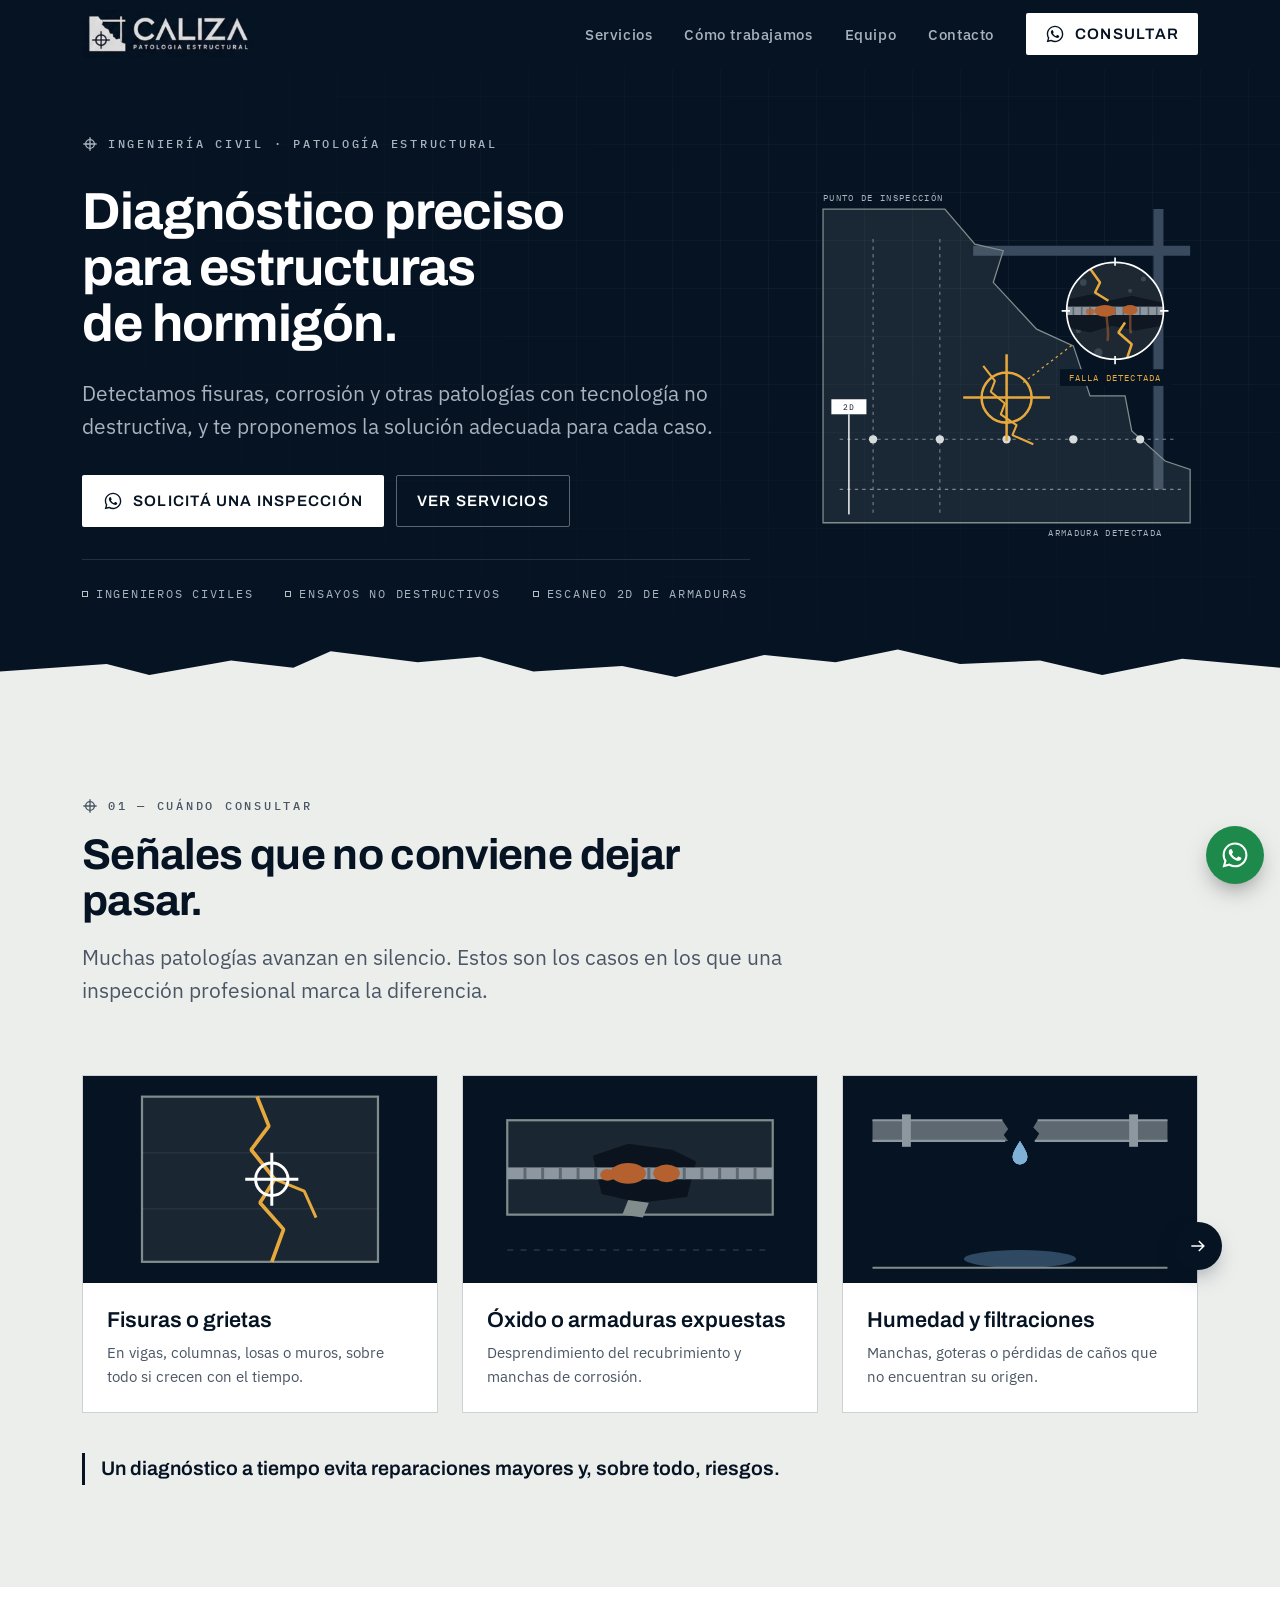
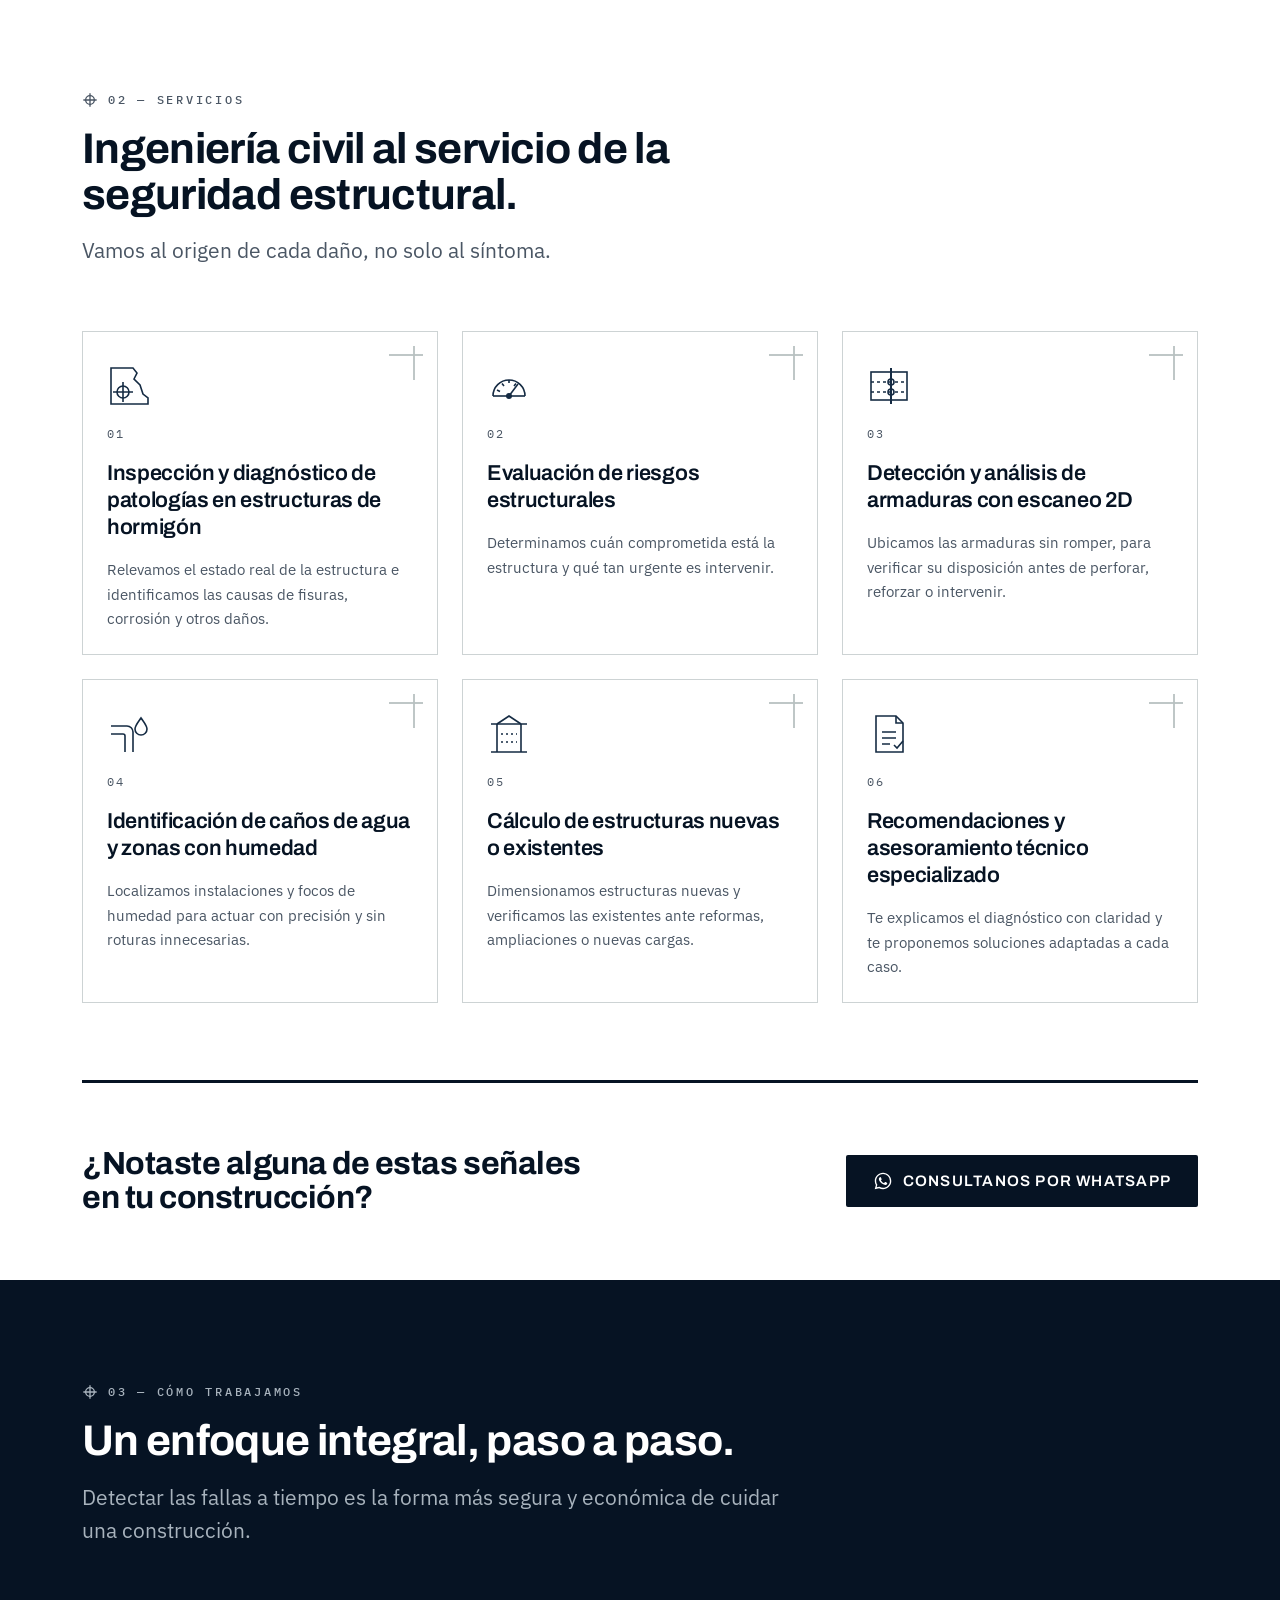
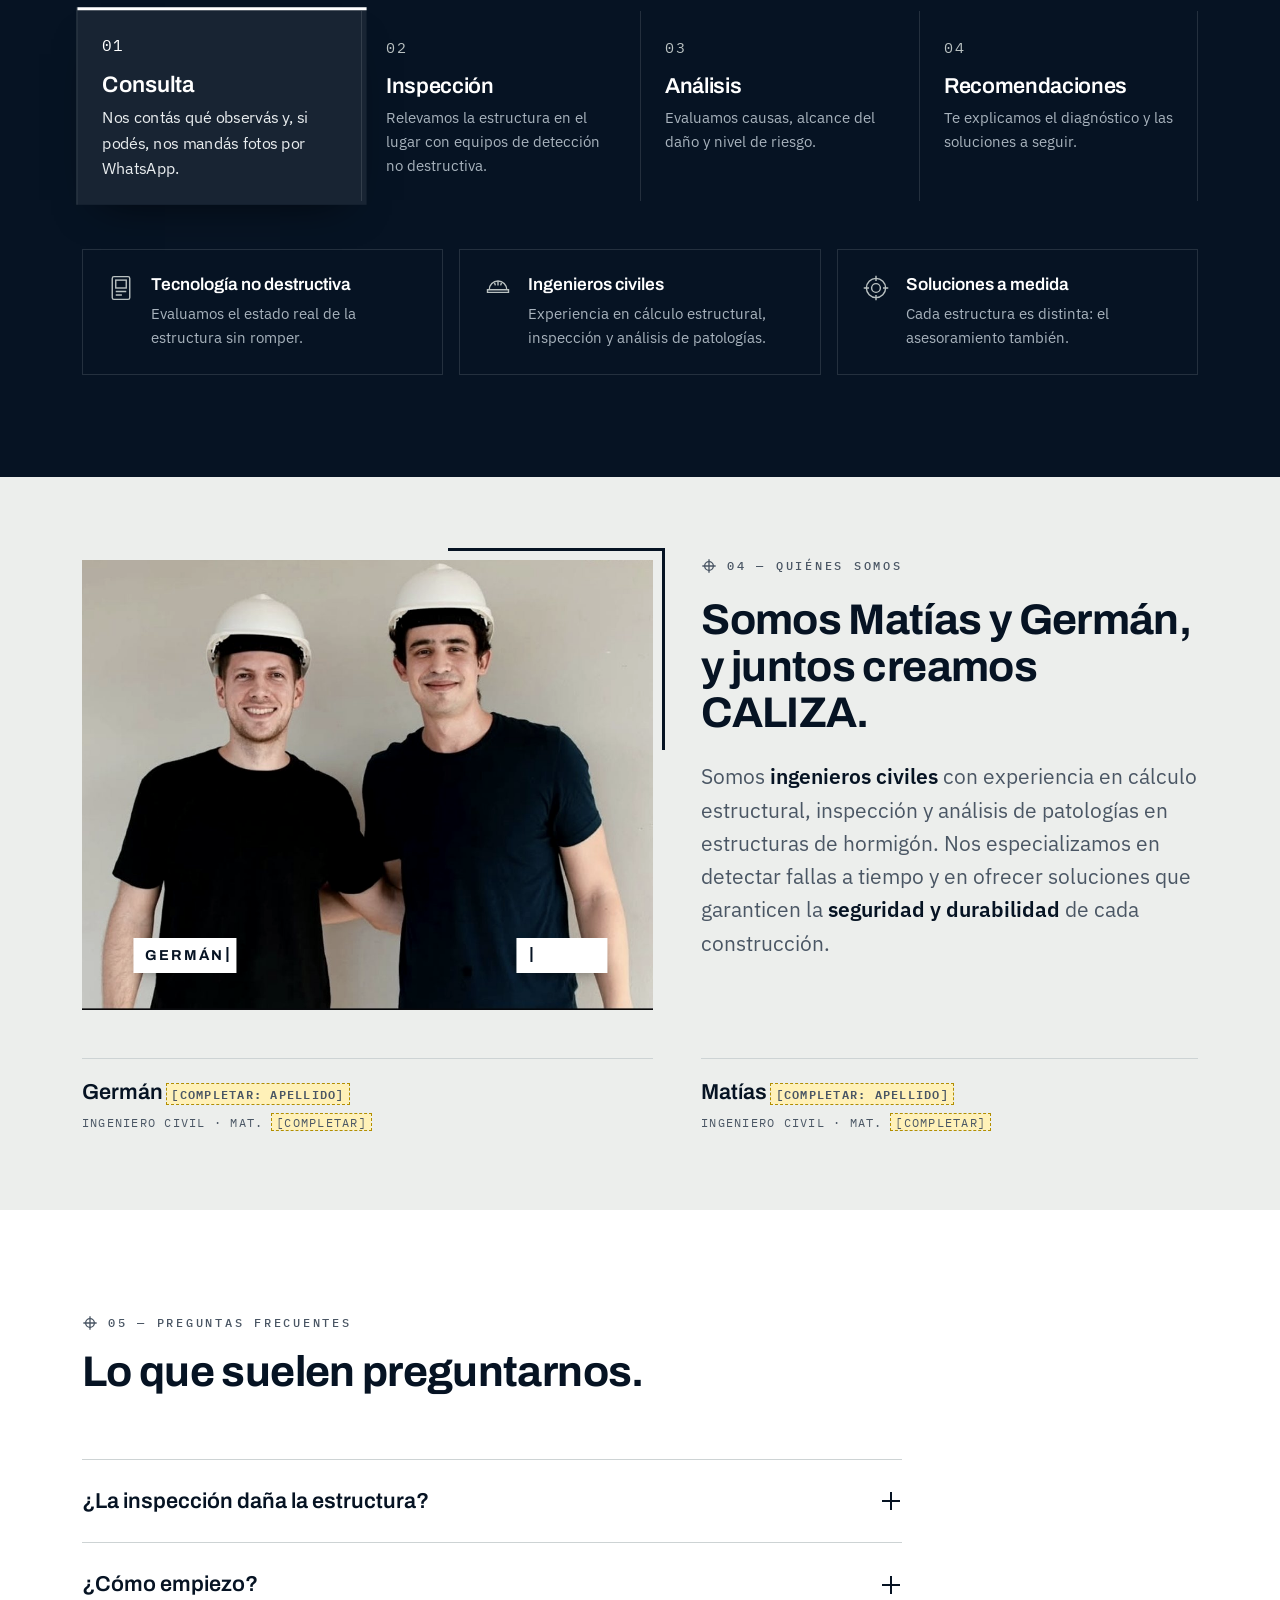
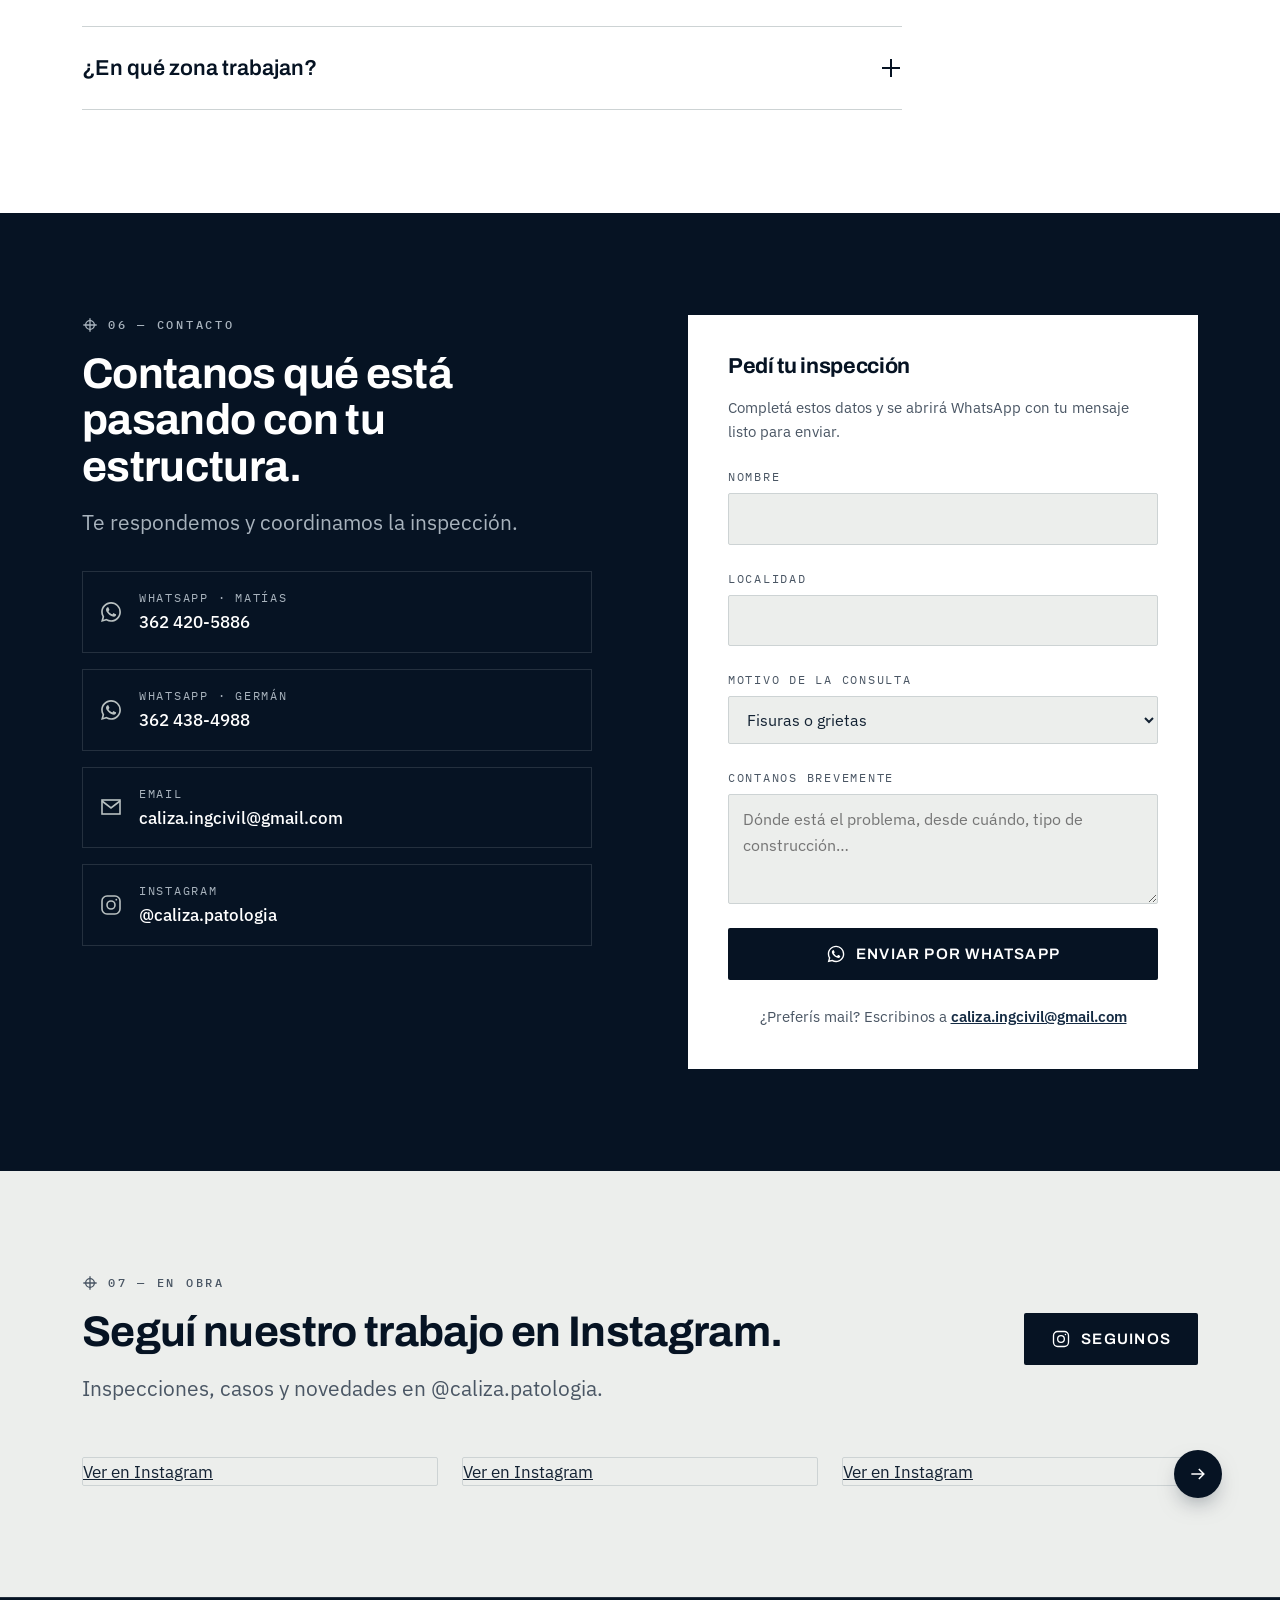
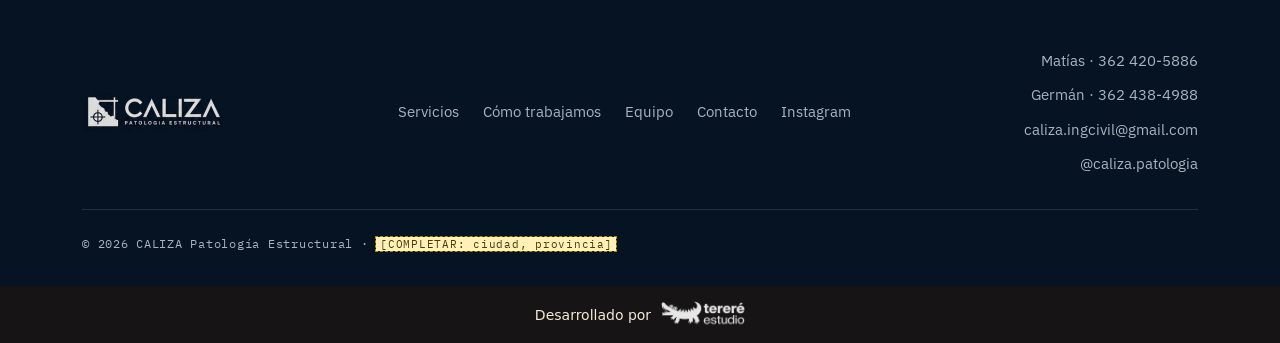
==== index.html @ 3f6095ec "Datos de los socios en fila horizontal: Germán bajo la foto, Matías bajo el texto Co-Authored-By: Cl" ====
<!doctype html>
<html lang="es-AR">
<head>
<meta charset="utf-8">
<meta name="viewport" content="width=device-width, initial-scale=1">
<title>CALIZA Patología Estructural | Inspección y diagnóstico de estructuras de hormigón</title>
<meta name="description" content="Ingenieros civiles especializados en patología estructural. Inspección no destructiva, diagnóstico de fisuras y corrosión, escaneo 2D de armaduras, detección de humedad y cálculo estructural.">
<meta name="theme-color" content="#061323">
<meta name="format-detection" content="telephone=no, email=no, address=no">
<link rel="canonical" href="[COMPLETAR: https://dominio-final/]">

<!-- Open Graph -->
<meta property="og:type" content="website">
<meta property="og:locale" content="es_AR">
<meta property="og:title" content="CALIZA Patología Estructural">
<meta property="og:description" content="Diagnóstico preciso para estructuras de hormigón. Inspección no destructiva, evaluación de riesgos y asesoramiento técnico.">
<meta property="og:image" content="assets/img/og-caliza.jpg">
<meta name="twitter:card" content="summary_large_image">

<link rel="icon" type="image/png" href="assets/img/favicon.png">
<link rel="apple-touch-icon" href="assets/img/apple-touch-icon.png">

<!-- Tipografías: Archivo (titulares) + IBM Plex Sans (texto) + IBM Plex Mono (rótulos técnicos) -->
<link rel="preconnect" href="https://fonts.googleapis.com">
<link rel="preconnect" href="https://fonts.gstatic.com" crossorigin>
<link href="https://fonts.googleapis.com/css2?family=Archivo:wght@500;600;700;800&family=IBM+Plex+Mono:wght@400;500&family=IBM+Plex+Sans:wght@400;500;600&display=swap" rel="stylesheet">

<!-- Datos estructurados -->
<script type="application/ld+json">
{
  "@context": "https://schema.org",
  "@type": "ProfessionalService",
  "name": "CALIZA Patología Estructural",
  "description": "Inspección, diagnóstico y evaluación de patologías en estructuras de hormigón. Escaneo 2D de armaduras, detección de humedad y cálculo estructural.",
  "image": "assets/img/og-caliza.jpg",
  "logo": "assets/img/caliza-isotipo.png",
  "email": "caliza.ingcivil@gmail.com",
  "telephone": ["+5493624205886", "+5493624384988"],
  "areaServed": "[COMPLETAR: zona de cobertura]",
  "sameAs": ["https://www.instagram.com/caliza.patologia"],
  "founder": [
    {"@type": "Person", "name": "Germán [COMPLETAR: apellido]", "jobTitle": "Ingeniero civil"},
    {"@type": "Person", "name": "Matías [COMPLETAR: apellido]", "jobTitle": "Ingeniero civil"}
  ],
  "knowsAbout": ["Patología estructural", "Estructuras de hormigón", "Ensayos no destructivos", "Cálculo estructural"]
}
</script>

<style>
/* =========================================================
   1. DESIGN TOKENS
   ========================================================= */
:root{
  /* Color — derivado del logo */
  --navy-950:#061323;   /* fondo exacto del logo horizontal */
  --navy-900:#0a1b2f;
  --navy-800:#12253c;
  --navy-700:#152b43;   /* azul del wordmark */
  --slate-600:#293646;
  --concrete-500:#818d8d; /* gris hormigón del isotipo */
  --concrete-300:#b9c1c1;
  --concrete-200:#d6dbdb;
  --stone-100:#eceeec;  /* "caliza": piedra clara */
  --white:#ffffff;
  --text:#132233;
  --text-muted:#4a5664;  /* AA sobre stone-100 y blanco */
  --on-dark:#e9edef;
  --on-dark-muted:#a8b3bd; /* AA sobre navy-950 */
  --line-dark:rgba(255,255,255,.12);
  --line-light:#cdd3d4;
  --wa:#1d8a4b;

  /* Tipografía */
  --font-head:"Archivo",system-ui,sans-serif;
  --font-body:"IBM Plex Sans",system-ui,sans-serif;
  --font-mono:"IBM Plex Mono",ui-monospace,monospace;
  --fs-xs:clamp(.72rem,.7rem + .1vw,.78rem);
  --fs-sm:clamp(.88rem,.85rem + .15vw,.95rem);
  --fs-base:clamp(1rem,.96rem + .2vw,1.08rem);
  --fs-lg:clamp(1.12rem,1.05rem + .35vw,1.3rem);
  --fs-h3:clamp(1.15rem,1.08rem + .35vw,1.35rem);
  --fs-h2:clamp(1.75rem,1.4rem + 1.6vw,2.7rem);
  --fs-h1:clamp(2rem,1.5rem + 2.2vw,3.3rem);

  /* Espaciado (base 8) */
  --s1:4px;--s2:8px;--s3:16px;--s4:24px;--s5:32px;--s6:48px;--s7:64px;--s8:96px;--s9:128px;
  --section-y:clamp(64px,8vw,120px);
  --container:1180px;
  --gutter:clamp(16px,4vw,32px);
  --header-h:68px;
}

/* =========================================================
   2. BASE
   ========================================================= */
*,*::before,*::after{box-sizing:border-box}
html{scroll-behavior:smooth;scroll-padding-top:calc(var(--header-h) + 8px);-webkit-text-size-adjust:100%}
body{margin:0;font-family:var(--font-body);font-size:var(--fs-base);line-height:1.6;color:var(--text);background:var(--white);overflow-x:hidden}
img{max-width:100%;display:block;height:auto}
a{color:inherit}
h1,h2,h3{font-family:var(--font-head);line-height:1.08;margin:0;letter-spacing:-.015em}
p{margin:0}
:focus-visible{outline:2px solid var(--concrete-300);outline-offset:3px}
.on-light :focus-visible{outline-color:var(--navy-700)}
.skip{position:absolute;left:-9999px;top:8px;background:var(--white);color:var(--navy-950);padding:8px 14px;z-index:200;font-weight:600}
.skip:focus{left:8px}
.container{width:100%;max-width:var(--container);margin-inline:auto;padding-inline:var(--gutter)}
.visually-hidden{position:absolute;width:1px;height:1px;overflow:hidden;clip:rect(0 0 0 0);white-space:nowrap}

/* Marcador de datos faltantes (eliminar al completar) */
.todo{background:#fff1b8;color:#4a3a00;font-family:var(--font-mono);font-size:.85em;padding:0 .35em;outline:1px dashed #b38f00}

/* =========================================================
   3. COMPONENTES
   ========================================================= */
/* Rótulo técnico de sección: mira + numeración */
.label{display:inline-flex;align-items:center;gap:10px;font-family:var(--font-mono);font-size:var(--fs-xs);font-weight:500;letter-spacing:.22em;text-transform:uppercase;color:var(--text-muted)}
.label svg{width:16px;height:16px;flex:none}
.dark .label{color:var(--on-dark-muted)}

.btn{display:inline-flex;align-items:center;justify-content:center;gap:10px;min-height:52px;padding:0 26px;font-family:var(--font-head);font-weight:600;font-size:var(--fs-sm);letter-spacing:.08em;text-transform:uppercase;text-decoration:none;border:1.5px solid transparent;border-radius:2px;cursor:pointer;transition:background .2s,color .2s,border-color .2s,transform .2s}
.btn svg{width:20px;height:20px;flex:none}
.btn-primary{background:var(--white);color:var(--navy-950)}
.btn-primary:hover{background:var(--concrete-200)}
.btn-ghost{border-color:rgba(255,255,255,.35);color:var(--white)}
.btn-ghost:hover{border-color:var(--white)}
.btn-dark{background:var(--navy-950);color:var(--white)}
.btn-dark:hover{background:var(--slate-600)}
.btn:active{transform:translateY(1px)}

/* Esquina estructural (pórtico del logo) */
.frame{position:relative}
.frame::before,.frame::after{content:"";position:absolute;background:currentColor;opacity:.9;transition:transform .35s ease}
.frame::before{top:14px;right:22px;width:2px;height:34px}
.frame::after{top:22px;right:14px;width:34px;height:2px}

/* =========================================================
   4. HEADER
   ========================================================= */
.site-header{position:fixed;inset:0 0 auto 0;z-index:100;background:var(--navy-950);border-bottom:1px solid transparent;transition:border-color .3s}
.site-header.scrolled{border-bottom-color:var(--line-dark)}
.header-inner{height:var(--header-h);display:flex;align-items:center;justify-content:space-between;gap:var(--s4)}
.brand{display:block;flex:none}
.brand img{height:48px;width:auto}
.nav{display:flex;align-items:center;gap:var(--s5)}
.nav ul{list-style:none;margin:0;padding:0;display:flex;gap:var(--s5)}
.nav a:not(.btn){color:var(--on-dark-muted);text-decoration:none;font-size:var(--fs-sm);font-weight:500;letter-spacing:.04em;padding:8px 0;position:relative;transition:color .2s}
.nav a:not(.btn)::after{content:"";position:absolute;left:0;bottom:2px;height:1.5px;width:0;background:var(--white);transition:width .25s}
.nav a:not(.btn):hover{color:var(--white)}
.nav a:not(.btn):hover::after{width:100%}
.nav .btn{min-height:42px;padding:0 18px}
.menu-toggle{display:none;background:none;border:0;color:var(--white);width:44px;height:44px;padding:10px;cursor:pointer}
.menu-toggle span{display:block;height:2px;background:currentColor;margin:5px 0;transition:transform .25s,opacity .25s}
.menu-toggle[aria-expanded="true"] span:nth-child(1){transform:translateY(7px) rotate(45deg)}
.menu-toggle[aria-expanded="true"] span:nth-child(2){opacity:0}
.menu-toggle[aria-expanded="true"] span:nth-child(3){transform:translateY(-7px) rotate(-45deg)}

@media (max-width:899px){
  .brand img{height:40px}
  .menu-toggle{display:block}
  .nav{position:fixed;top:var(--header-h);left:0;right:0;background:var(--navy-950);flex-direction:column;align-items:stretch;gap:0;padding:var(--s3) var(--gutter) var(--s5);border-bottom:1px solid var(--line-dark);transform:translateY(-8px);opacity:0;visibility:hidden;transition:opacity .25s,transform .25s,visibility .25s}
  .nav.open{opacity:1;visibility:visible;transform:none}
  .nav ul{flex-direction:column;gap:0}
  .nav li a:not(.btn){display:block;padding:14px 0;font-size:1rem;border-bottom:1px solid var(--line-dark)}
  .nav .btn{margin-top:var(--s4);min-height:52px}
}

/* =========================================================
   5. HERO
   ========================================================= */
.dark{background:var(--navy-950);color:var(--on-dark)}
.hero{position:relative;padding-top:calc(var(--header-h) + clamp(32px,5vw,64px));padding-bottom:clamp(64px,7vw,100px);overflow:hidden}
.hero::before{ /* grilla de relevamiento */
  content:"";position:absolute;inset:0;pointer-events:none;
  background-image:linear-gradient(var(--line-dark) 1px,transparent 1px),linear-gradient(90deg,var(--line-dark) 1px,transparent 1px);
  background-size:48px 48px;opacity:.35;
  -webkit-mask-image:radial-gradient(ellipse at 75% 40%,#000 0%,transparent 70%);mask-image:radial-gradient(ellipse at 75% 40%,#000 0%,transparent 70%)}
.hero-grid{position:relative;display:grid;gap:var(--s6);align-items:center}
.hero h1{font-size:var(--fs-h1);font-weight:700;color:var(--white);margin-top:var(--s4)}
@media (min-width:600px){.hero h1 .l{display:block;white-space:nowrap}}
.hero .lead{font-size:var(--fs-lg);color:var(--on-dark-muted);margin-top:var(--s4);max-width:52ch}
.hero-ctas{display:flex;flex-wrap:wrap;gap:12px;margin-top:var(--s5)}
@media (min-width:600px){.hero-ctas{flex-wrap:nowrap}.hero-ctas .btn{padding:0 20px;white-space:nowrap}}
.hero-facts{list-style:none;padding:0;margin:var(--s5) 0 0;display:grid;grid-template-columns:repeat(3,auto);justify-content:start;gap:var(--s3) var(--s5);border-top:1px solid var(--line-dark);padding-top:var(--s4)}
.hero-facts li{font-family:var(--font-mono);font-size:var(--fs-xs);letter-spacing:.14em;text-transform:uppercase;color:var(--on-dark-muted);display:flex;align-items:center;gap:8px}
.hero-facts li::before{content:"";width:6px;height:6px;border:1.5px solid var(--concrete-300);flex:none}
.hero-visual{width:100%;max-width:520px;justify-self:center}
.hero-visual svg{width:100%;height:auto;overflow:visible}
@media (max-width:599px){
  .hero{padding-top:calc(var(--header-h) + 32px)}
  .hero-facts{display:none}
  .hero-grid{gap:var(--s5)}
  .hero-ctas .btn{width:100%}
}
@media (min-width:960px){
  .hero-grid{grid-template-columns:1.25fr .75fr}
  .hero-visual{justify-self:end}
}

/* animación del hero (ciclo de 9 s): la mira busca, la estructura vibra,
   aparece la fisura y una lupa muestra el detalle de la falla.
   Los estilos base son el estado final, así con movimiento reducido se ve el diagnóstico completo. */
.hv-scan{animation:scan 9s cubic-bezier(.45,0,.55,1) infinite}
@keyframes scan{0%{transform:translateX(0)}45%{transform:translateX(330px)}90%,100%{transform:translateX(0)}}
.hit{opacity:1;animation:hit 9s linear infinite}
.hit:nth-of-type(2){animation-delay:.5s}.hit:nth-of-type(3){animation-delay:1s}.hit:nth-of-type(4){animation-delay:1.5s}.hit:nth-of-type(5){animation-delay:2s}
@keyframes hit{0%,8%{opacity:.2}14%,90%{opacity:1}100%{opacity:.2}}

.hv-slab{animation:shake 9s linear infinite}
@keyframes shake{0%,43%{transform:translate(0,0)}44%{transform:translate(-4px,1px)}45%{transform:translate(4px,-1px)}46%{transform:translate(-3px,1px)}47%{transform:translate(3px,0)}48%{transform:translate(-1px,0)}49%,100%{transform:translate(0,0)}}

.hv-target{transform:translate(250px,250px);color:#e8a93c;animation:seek 9s cubic-bezier(.65,0,.35,1) infinite,tcolor 9s linear infinite}
@keyframes seek{
  0%{transform:translate(100px,140px)}
  12%{transform:translate(190px,96px)}
  24%{transform:translate(110px,300px)}
  36%{transform:translate(310px,320px)}
  46%,90%{transform:translate(250px,250px)}
  100%{transform:translate(100px,140px)}}
@keyframes tcolor{0%,46%{color:#ffffff}49%,88%{color:#e8a93c}94%,100%{color:#ffffff}}
.hv-ring{transform-origin:center;transform-box:fill-box;animation:pulse 1.5s ease-out infinite}
@keyframes pulse{0%{transform:scale(.7);opacity:.9}100%{transform:scale(1.9);opacity:0}}

.hv-crack{stroke-dasharray:150;stroke-dashoffset:0;animation:crack 9s linear infinite}
@keyframes crack{0%,47%{stroke-dashoffset:150;opacity:0}48%{opacity:1}56%,88%{stroke-dashoffset:0;opacity:1}94%,100%{stroke-dashoffset:0;opacity:0}}

.hv-lens{transform-origin:center;transform-box:fill-box;animation:lens 9s cubic-bezier(.2,.8,.2,1) infinite}
@keyframes lens{0%,54%{opacity:0;transform:scale(.15)}62%,88%{opacity:1;transform:scale(1)}94%,100%{opacity:0;transform:scale(.15)}}
.hv-link{animation:link 9s linear infinite}
@keyframes link{0%,55%{opacity:0}60%,88%{opacity:1}93%,100%{opacity:0}}

/* corte irregular (borde fisurado del isotipo) */
.crack-edge{position:absolute;left:0;right:0;bottom:-1px;height:clamp(28px,4vw,56px);color:var(--stone-100)}
.crack-edge svg{width:100%;height:100%;display:block}

/* =========================================================
   6. SECCIONES GENERALES
   ========================================================= */
section{position:relative}
.section{padding-block:var(--section-y)}
.bg-stone{background:var(--stone-100)}
.section-head{display:grid;gap:var(--s3);margin-bottom:clamp(40px,5vw,64px);max-width:720px}
.section-head h2{font-size:var(--fs-h2);font-weight:700;color:var(--navy-950)}
.section-head p{color:var(--text-muted);font-size:var(--fs-lg)}
.dark .section-head h2{color:var(--white)}
.dark .section-head p{color:var(--on-dark-muted)}

/* --- Señales --- */
.signal{background:var(--white);border:1px solid var(--line-light);display:flex;flex-direction:column}
.signal-art{background:var(--navy-950);aspect-ratio:240/140;display:block}
.signal-art svg{width:100%;height:100%;display:block}
.signal-body{padding:var(--s4)}
.signal strong{display:block;font-family:var(--font-head);font-weight:600;color:var(--navy-950);font-size:var(--fs-h3);line-height:1.25}
.signal span{display:block;color:var(--text-muted);font-size:var(--fs-sm);margin-top:6px}
.signals-note{margin-top:var(--s5);font-family:var(--font-head);font-weight:600;font-size:var(--fs-lg);color:var(--navy-950);max-width:46ch;padding-left:var(--s3);border-left:3px solid var(--navy-950)}
@media (min-width:900px){.signals-note{max-width:none;white-space:nowrap;font-size:clamp(1rem,.55rem + .85vw,1.3rem)}}

/* animaciones de las ilustraciones */
.sg-crack{stroke-dasharray:140;stroke-dashoffset:0;animation:sgCrack 4.5s ease-in-out infinite}
.sg-crack.d2{animation-delay:.9s}
@keyframes sgCrack{0%{stroke-dashoffset:140;opacity:1}40%,82%{stroke-dashoffset:0;opacity:1}96%,100%{stroke-dashoffset:0;opacity:0}}
.sg-blink{animation:sgBlink 1.4s steps(1) infinite}
@keyframes sgBlink{50%{opacity:.15}}
.sg-rust{transform-box:fill-box;transform-origin:center;animation:sgRust 3s ease-in-out infinite}
.sg-rust.d2{animation-delay:.7s}.sg-rust.d3{animation-delay:1.4s}
@keyframes sgRust{0%,100%{transform:scale(.6);opacity:.55}50%{transform:scale(1.15);opacity:1}}
.sg-fall{transform-box:fill-box;transform-origin:center;animation:sgFall 3.2s ease-in infinite}
@keyframes sgFall{0%,35%{transform:translate(0,0) rotate(0);opacity:1}85%{transform:translate(6px,46px) rotate(40deg);opacity:1}100%{transform:translate(6px,46px) rotate(40deg);opacity:0}}
.sg-drop{animation:sgDrop 1.8s cubic-bezier(.55,0,1,.45) infinite}
.sg-drop.d2{animation-delay:.6s}.sg-drop.d3{animation-delay:1.2s}
@keyframes sgDrop{0%{transform:translateY(0);opacity:0}10%{opacity:1}85%{transform:translateY(66px);opacity:1}100%{transform:translateY(70px);opacity:0}}
.sg-pool{transform-box:fill-box;transform-origin:center;animation:sgPool 1.8s ease-out infinite}
@keyframes sgPool{0%,70%{transform:scale(.85)}85%{transform:scale(1.08)}100%{transform:scale(.85)}}
.sg-stack{animation:sgStack 4s cubic-bezier(.3,0,.2,1) infinite}
@keyframes sgStack{0%{transform:translateY(-40px);opacity:0}15%{opacity:1}38%{transform:translateY(0)}42%{transform:translateY(-3px)}46%,84%{transform:translateY(0);opacity:1}100%{transform:translateY(0);opacity:0}}
.sg-scan{animation:sgScan 4s ease-in-out infinite alternate}
@keyframes sgScan{0%{transform:translate(-38px,-14px)}50%{transform:translate(10px,14px)}100%{transform:translate(40px,-6px)}}

/* --- Carrusel genérico (señales e Instagram) --- */
.carousel{position:relative}
.car-track{display:flex;overflow-x:auto;scroll-snap-type:x mandatory;gap:var(--s4);scrollbar-width:none;list-style:none;margin:0;padding:4px 0 8px;align-items:stretch}
.car-track::-webkit-scrollbar{display:none}
.car-track > *{flex:0 0 calc((100% - 2 * var(--s4)) / 3);scroll-snap-align:start;min-width:0}
.car-btn{position:absolute;top:50%;z-index:3;width:48px;height:48px;border-radius:50%;border:0;background:var(--navy-950);color:var(--white);display:grid;place-items:center;cursor:pointer;box-shadow:0 10px 24px -10px rgba(6,19,35,.6);transform:translateY(-50%);transition:opacity .2s,background .2s}
.car-btn:hover{background:var(--slate-600)}
.car-btn:disabled{opacity:0;pointer-events:none}
.car-btn svg{width:20px;height:20px}
.car-btn.prev{left:-24px}.car-btn.prev svg{transform:rotate(180deg)}
.car-btn.next{right:-24px}
@media (max-width:899px){.car-track > *{flex-basis:calc((100% - var(--s4)) / 2)}}
@media (max-width:699px){
  .car-track{gap:var(--s3);margin-inline:calc(var(--gutter) * -1);padding:4px var(--gutter) 8px;scroll-padding-inline:var(--gutter)}
  .car-track > *{flex-basis:84%}
  .car-btn{display:none}
}

/* --- Servicios --- */
.services{display:grid;gap:var(--s4);list-style:none;padding:0;margin:0}
.service{color:var(--navy-950);background:var(--white);border:1px solid var(--line-light);padding:var(--s5) var(--s4) var(--s4);display:flex;flex-direction:column;gap:var(--s3);transition:border-color .25s,box-shadow .25s,transform .25s}
.service .frame-wrap{color:var(--concrete-300)}
.service:hover{border-color:var(--navy-700);box-shadow:0 18px 40px -24px rgba(6,19,35,.45);transform:translateY(-3px)}
.service:hover::before{transform:translateY(-4px)}
.service:hover::after{transform:translateX(4px)}
.service-top{display:flex;align-items:center;justify-content:space-between}
.service-num{font-family:var(--font-mono);font-size:var(--fs-xs);letter-spacing:.2em;color:var(--text-muted)}
.service-icon{width:44px;height:44px;color:var(--navy-700)}
.service h3{font-size:var(--fs-h3);font-weight:600;line-height:1.25}
.service p{color:var(--text-muted);font-size:var(--fs-sm)}
.service.frame{color:var(--concrete-300)}
.service.frame > *{color:initial}
.service.frame .service-icon{color:var(--navy-700)}
.service.frame h3{color:var(--navy-950)}
.service.frame p,.service.frame .service-num{color:var(--text-muted)}
@media (max-width:699px){
  .services{display:flex;overflow-x:auto;scroll-snap-type:x mandatory;gap:var(--s3);margin-inline:calc(var(--gutter) * -1);padding:4px var(--gutter) 8px;scroll-padding-inline:var(--gutter);scrollbar-width:none;-webkit-overflow-scrolling:touch}
  .services::-webkit-scrollbar{display:none}
  .service{flex:0 0 84%;scroll-snap-align:start}
  .service:hover{transform:none}
  .services .reveal{opacity:1;transform:none}
}
.carousel-dots{display:flex;justify-content:center;gap:8px;margin-top:var(--s4)}
.carousel-dots button{width:28px;height:28px;padding:0;border:0;background:none;cursor:pointer;display:grid;place-items:center}
.carousel-dots button::before{content:"";width:8px;height:8px;border:1.5px solid var(--navy-700);transition:background .2s,width .2s}
.carousel-dots button[aria-current="true"]::before{background:var(--navy-700);width:20px}
@media (min-width:700px){.carousel-dots{display:none}}
@media (min-width:700px){.services{grid-template-columns:repeat(2,1fr)}}
@media (min-width:900px){.services{grid-template-columns:repeat(3,1fr)}}

/* --- Método --- */
.steps{list-style:none;margin:0;padding:0;display:grid;gap:0;counter-reset:step}
.step{position:relative;padding:var(--s4) 0 var(--s4) 64px;border-top:1px solid var(--line-dark);transition:background .5s ease,transform .5s ease,box-shadow .5s ease}
.step.active{background:rgba(255,255,255,.07);transform:scale(1.04);box-shadow:inset 0 3px 0 var(--white),0 20px 40px -24px rgba(0,0,0,.7);z-index:1}
.step.active .step-n{color:var(--white)}
.step.active p{color:var(--on-dark)}
.step:last-child{border-bottom:1px solid var(--line-dark)}
.step-n{position:absolute;left:0;top:var(--s4);font-family:var(--font-mono);font-size:var(--fs-sm);color:var(--concrete-300);letter-spacing:.1em}
.step h3{font-size:var(--fs-h3);font-weight:600;color:var(--white)}
.step p{color:var(--on-dark-muted);font-size:var(--fs-sm);margin-top:6px;max-width:40ch}
.diffs{display:grid;gap:var(--s3);margin-top:var(--s6)}
.diff{border:1px solid var(--line-dark);padding:var(--s4);display:flex;gap:var(--s3);align-items:flex-start}
.diff svg{width:28px;height:28px;flex:none;color:var(--concrete-300)}
.diff strong{display:block;font-family:var(--font-head);font-weight:600;color:var(--white);line-height:1.3}
.diff span{display:block;font-size:var(--fs-sm);color:var(--on-dark-muted);margin-top:4px}
@media (max-width:799px){.step{padding-right:var(--s3)}.step.active{transform:scale(1.02)}}
@media (min-width:800px){
  .steps{grid-template-columns:repeat(4,1fr)}
  .step{padding:var(--s7) var(--s4) var(--s4) 0;border-top:0;border-bottom:0;border-left:1px solid var(--line-dark);padding-left:var(--s4)}
  .step:last-child{border-bottom:0;border-right:1px solid var(--line-dark)}
  .step-n{top:var(--s4);left:var(--s4)}
  .diffs{grid-template-columns:repeat(3,1fr)}
}

/* --- Equipo --- */
.team{display:grid;gap:var(--s5);align-items:start}
.team-photo{position:relative;margin:0}
.team-photo img{width:100%;aspect-ratio:1080/851;object-fit:cover;filter:grayscale(.15) contrast(1.03)}
.photo-wrap::after{ /* esquina estructural sobre la foto */
  content:"";position:absolute;right:-12px;top:-12px;width:38%;height:45%;border-top:3px solid var(--navy-950);border-right:3px solid var(--navy-950);pointer-events:none}
.photo-wrap{position:relative}
.name-tag{position:absolute;left:var(--x);top:var(--y);transform:translateX(-50%);background:var(--white);color:var(--navy-950);font-family:var(--font-head);font-weight:700;font-size:clamp(.72rem,.65rem + .35vw,.9rem);letter-spacing:.14em;text-transform:uppercase;padding:6px 12px;white-space:nowrap;box-shadow:0 6px 16px -8px rgba(0,0,0,.5)}
.name-tag .tw{position:absolute;left:12px;top:6px;white-space:nowrap}
.js .name-tag .ghost{visibility:hidden}
.name-tag{transition:opacity .35s ease,transform .45s cubic-bezier(.2,.8,.2,1)}
.js .name-tag{opacity:0;transform:translate(-50%,12px) scale(.9)}
.js .name-tag.on{opacity:1;transform:translateX(-50%)}
.name-tag .tw::after{content:"";display:inline-block;width:2px;height:1em;background:currentColor;margin-left:2px;vertical-align:-2px;animation:blink .7s steps(1) infinite}
.name-tag.done .tw::after{animation:none;opacity:0}
@keyframes blink{50%{opacity:0}}
.team-photo figcaption{margin-top:var(--s2);font-family:var(--font-mono);font-size:var(--fs-xs);letter-spacing:.12em;text-transform:uppercase;color:var(--text-muted)}
.team-copy h2{font-size:var(--fs-h2);color:var(--navy-950);margin-top:var(--s3)}
.team-copy p{margin-top:var(--s4);color:var(--text-muted);font-size:var(--fs-lg);max-width:54ch}
.team-copy p strong{color:var(--navy-950);font-weight:600}
.partners{list-style:none;margin:0;padding:0;display:grid;gap:var(--s3)}
@media (min-width:900px){.partners{grid-column:1 / -1;grid-template-columns:1.15fr 1fr;gap:var(--s6)}}
.partners li{display:flex;flex-wrap:wrap;align-items:baseline;column-gap:var(--s3);row-gap:4px;border-top:1px solid var(--line-light);padding-top:var(--s3)}
.partners b{font-family:var(--font-head);font-size:var(--fs-h3);color:var(--navy-950);font-weight:600}
.partners span{font-family:var(--font-mono);font-size:var(--fs-xs);letter-spacing:.1em;text-transform:uppercase;color:var(--text-muted)}
@media (min-width:900px){.team{grid-template-columns:1.15fr 1fr;gap:var(--s6)}.team-photo{margin-top:6px}}
#equipo{padding-block:clamp(56px,6vw,96px)}

/* --- FAQ --- */
.faq{max-width:820px}
.faq details{border-top:1px solid var(--line-light)}
.faq details:last-of-type{border-bottom:1px solid var(--line-light)}
.faq summary{list-style:none;cursor:pointer;display:flex;justify-content:space-between;align-items:center;gap:var(--s3);padding:var(--s4) 0;font-family:var(--font-head);font-weight:600;font-size:var(--fs-h3);color:var(--navy-950)}
.faq summary::-webkit-details-marker{display:none}
.faq summary .plus{width:22px;height:22px;position:relative;flex:none}
.faq summary .plus::before,.faq summary .plus::after{content:"";position:absolute;background:var(--navy-950);left:50%;top:50%;transform:translate(-50%,-50%)}
.faq summary .plus::before{width:18px;height:2px}
.faq summary .plus::after{width:2px;height:18px;transition:transform .25s}
.faq details[open] .plus::after{transform:translate(-50%,-50%) scaleY(0)}
.faq details p{padding-bottom:var(--s4);color:var(--text-muted);max-width:64ch}

/* --- Contacto --- */
.contact-grid{display:grid;gap:var(--s6)}
.contact-list{list-style:none;margin:var(--s5) 0 0;padding:0;display:grid;gap:var(--s3)}
.contact-list a{display:flex;align-items:center;gap:var(--s3);text-decoration:none;padding:var(--s3);border:1px solid var(--line-dark);transition:border-color .2s,background .2s}
.contact-list a:hover{border-color:var(--concrete-300);background:rgba(255,255,255,.03)}
.contact-list svg{width:24px;height:24px;flex:none;color:var(--concrete-300)}
.contact-list small{display:block;font-family:var(--font-mono);font-size:var(--fs-xs);letter-spacing:.14em;text-transform:uppercase;color:var(--on-dark-muted)}
.contact-list b{display:block;font-weight:500;color:var(--white);word-break:break-word}
.form{background:var(--white);color:var(--text);padding:clamp(24px,4vw,40px);display:grid;gap:var(--s4)}
.form h3{font-size:var(--fs-h3);color:var(--navy-950)}
.form p.hint{font-size:var(--fs-sm);color:var(--text-muted);margin-top:-8px}
.field{display:grid;gap:6px}
.field label{font-family:var(--font-mono);font-size:var(--fs-xs);letter-spacing:.14em;text-transform:uppercase;color:var(--text-muted)}
.field input,.field select,.field textarea{font:inherit;font-size:1rem;color:var(--text);background:var(--stone-100);border:1px solid var(--line-light);border-radius:2px;padding:12px 14px;min-height:48px;width:100%}
.field textarea{min-height:110px;resize:vertical}
.field input:focus,.field select:focus,.field textarea:focus{outline:2px solid var(--navy-700);outline-offset:0;border-color:var(--navy-700);background:var(--white)}
.form .btn{width:100%}
.form .alt{font-size:var(--fs-sm);color:var(--text-muted);text-align:center}
.form .alt a{color:var(--navy-700);font-weight:600}
@media (min-width:960px){.contact-grid{grid-template-columns:1fr 1fr;gap:var(--s8);align-items:start}}

/* --- CTA intermedio --- */
.cta-band{margin-top:clamp(48px,6vw,80px);padding-bottom:0!important;display:flex;flex-direction:column;gap:var(--s4);align-items:flex-start;justify-content:space-between;padding-block:clamp(40px,5vw,64px);border-top:3px solid var(--navy-950)}
.cta-band h2{font-size:clamp(1.4rem,1.15rem + 1.1vw,2rem);color:var(--navy-950);max-width:28ch}
@media (min-width:800px){.cta-band{flex-direction:row;align-items:center}}
#servicios{padding-bottom:clamp(48px,5vw,80px)}

/* --- Footer --- */
.site-footer{background:var(--navy-950);color:var(--on-dark-muted);border-top:1px solid var(--line-dark);padding-block:var(--s6) var(--s5);font-size:var(--fs-sm)}
.footer-inner{display:grid;gap:var(--s4);align-items:center}
.footer-inner img{height:40px;width:auto}
.footer-inner nav{display:flex;flex-wrap:wrap;gap:var(--s4)}
.footer-inner a{text-decoration:none;color:inherit}
.footer-contact{list-style:none;margin:0;padding:0;display:grid;gap:6px}
.footer-contact a{display:inline-block;padding:2px 0;color:var(--on-dark-muted);-webkit-tap-highlight-color:transparent;transition:color .2s}
.footer-contact a:hover,.footer-contact a:focus-visible{color:var(--white)}
a[x-apple-data-detectors]{color:inherit!important;text-decoration:none!important}
.footer-inner a:hover{color:var(--white)}
.footer-legal{margin-top:var(--s5);padding-top:var(--s4);border-top:1px solid var(--line-dark);font-size:var(--fs-xs);font-family:var(--font-mono);letter-spacing:.06em}
@media (min-width:800px){.footer-inner{grid-template-columns:auto 1fr auto}.footer-inner nav{justify-content:center}.footer-contact{text-align:right}}

/* --- Instagram --- */
.ig-head{display:flex;flex-wrap:wrap;gap:var(--s4);align-items:center;justify-content:space-between;margin-bottom:clamp(32px,4vw,48px)}
.ig-head .section-head{margin-bottom:0}
.ig-feed > *{min-width:0!important}
.ig-feed .instagram-media{max-width:none!important;margin:0!important;border:1px solid var(--line-light)!important;border-radius:2px!important;box-shadow:none!important}
.ig-feed .ig-empty{flex-basis:100%!important}
.ig-hint{display:none;margin-top:var(--s3);font-family:var(--font-mono);font-size:var(--fs-xs);letter-spacing:.14em;text-transform:uppercase;color:var(--text-muted);text-align:center}
@media (max-width:699px){.ig-hint{display:block}}
.ig-empty{border:1px solid var(--line-light);background:var(--white);padding:clamp(24px,4vw,40px);display:flex;flex-wrap:wrap;gap:var(--s4);align-items:center;justify-content:space-between}
.ig-empty .handle{display:flex;align-items:center;gap:var(--s3)}
.ig-empty .handle img{width:64px;height:64px;border-radius:50%}
.ig-empty b{display:block;font-family:var(--font-head);font-size:var(--fs-h3);color:var(--navy-950)}
.ig-empty span{color:var(--text-muted);font-size:var(--fs-sm)}

/* --- Firma Tereré Estudio --- */
.firma-te {
  background: #161415;
  padding: 14px 16px;
  text-align: center;
}
.firma-te a {
  display: inline-flex;
  align-items: center;
  gap: 10px;
  color: #F3E9DA;
  text-decoration: none;
  font: 500 14px/1 system-ui, sans-serif;
}
.firma-te img {
  height: 28px;
  width: auto;
  opacity: 0.9;
}
.firma-te a:hover img,
.firma-te a:focus-visible img {
  opacity: 1;
}
.firma-te a:focus-visible {
  outline: 2px solid #9FBD2B;
  outline-offset: 4px;
}
@media (max-width: 600px) {
  .firma-te img { height: 24px; }
}

/* --- WhatsApp flotante --- */
.wa-float{position:fixed;right:16px;bottom:16px;z-index:90;width:58px;height:58px;border-radius:50%;background:var(--wa);color:#fff;display:grid;place-items:center;box-shadow:0 10px 24px -8px rgba(0,0,0,.5);transition:transform .2s}
.wa-float:hover{transform:scale(1.06)}
.wa-float.lift{bottom:72px}
.wa-float{transition:transform .2s,bottom .3s}
.wa-float svg{width:30px;height:30px}

/* --- Revelado al scrollear --- */
.reveal{opacity:0;transform:translateY(16px);transition:opacity .7s ease,transform .7s ease}
.reveal.in{opacity:1;transform:none}

@media (prefers-reduced-motion:reduce){
  html{scroll-behavior:auto}
  *,*::before,*::after{animation:none!important;transition:none!important}
  .reveal{opacity:1;transform:none}
}
</style>
</head>

<body>
<a class="skip" href="#main">Saltar al contenido</a>

<!-- ======================= SVG SPRITE (íconos) ======================= -->
<svg width="0" height="0" style="position:absolute" aria-hidden="true">
  <defs>
    <!-- Mira (recurso del isotipo) -->
    <symbol id="i-target" viewBox="0 0 24 24" fill="none" stroke="currentColor" stroke-width="2"><circle cx="12" cy="12" r="6.5"/><path d="M12 2v20M2 12h20"/></symbol>
    <symbol id="i-wa" viewBox="0 0 24 24" fill="currentColor"><path d="M12.04 2C6.58 2 2.13 6.45 2.13 11.91c0 1.75.46 3.45 1.32 4.95L2.05 22l5.25-1.38a9.9 9.9 0 0 0 4.74 1.21c5.46 0 9.91-4.45 9.91-9.91C21.95 6.45 17.5 2 12.04 2Zm0 18.15c-1.48 0-2.93-.4-4.2-1.15l-.3-.18-3.12.82.83-3.04-.2-.31a8.2 8.2 0 0 1-1.26-4.38c0-4.54 3.7-8.24 8.25-8.24a8.24 8.24 0 0 1 8.24 8.24c0 4.55-3.7 8.24-8.24 8.24Zm4.52-6.16c-.25-.12-1.47-.72-1.69-.81-.23-.08-.39-.12-.56.13-.16.24-.64.8-.78.97-.14.16-.29.18-.54.06-.25-.12-1.05-.39-1.99-1.23-.74-.66-1.23-1.47-1.38-1.72-.14-.25-.01-.38.11-.5.11-.11.25-.29.37-.43.13-.15.17-.25.25-.42.08-.16.04-.31-.02-.43-.06-.12-.56-1.34-.76-1.84-.2-.48-.41-.42-.56-.42h-.48c-.17 0-.43.06-.66.31-.22.25-.86.85-.86 2.07 0 1.22.89 2.4 1.01 2.56.12.17 1.75 2.67 4.23 3.74.59.26 1.05.41 1.41.52.59.19 1.13.16 1.56.1.48-.07 1.47-.6 1.67-1.18.21-.58.21-1.07.15-1.18-.06-.1-.23-.16-.48-.29Z"/></symbol>
    <symbol id="i-mail" viewBox="0 0 24 24" fill="none" stroke="currentColor" stroke-width="1.6"><rect x="3" y="5" width="18" height="14"/><path d="m3 6 9 7 9-7"/></symbol>
    <symbol id="i-ig" viewBox="0 0 24 24" fill="none" stroke="currentColor" stroke-width="1.6"><rect x="3" y="3" width="18" height="18" rx="5"/><circle cx="12" cy="12" r="4"/><circle cx="17.3" cy="6.7" r=".9" fill="currentColor" stroke="none"/></symbol>
    <symbol id="i-arrow" viewBox="0 0 24 24" fill="none" stroke="currentColor" stroke-width="1.8"><path d="M4 12h15M13 6l6 6-6 6"/></symbol>
    <!-- Señales -->
    <symbol id="i-crack" viewBox="0 0 32 32" fill="none" stroke="currentColor" stroke-width="1.6"><rect x="3" y="3" width="26" height="26"/><path d="M11 3l3 6-3 4 5 5-2 4 4 7"/></symbol>
    <symbol id="i-rust" viewBox="0 0 32 32" fill="none" stroke="currentColor" stroke-width="1.6"><path d="M3 22h26M3 10h26"/><circle cx="9" cy="16" r="3"/><circle cx="23" cy="16" r="3"/><path d="M16 22v4M13 22l-1 3M19 22l1 3"/></symbol>
    <symbol id="i-drop" viewBox="0 0 32 32" fill="none" stroke="currentColor" stroke-width="1.6"><path d="M16 4c5 7 8 11 8 15a8 8 0 0 1-16 0c0-4 3-8 8-15Z"/><path d="M12 20a4 4 0 0 0 4 4"/></symbol>
    <symbol id="i-deform" viewBox="0 0 32 32" fill="none" stroke="currentColor" stroke-width="1.6"><path d="M4 28V8M28 28V8"/><path d="M4 9c8 7 16 7 24 0"/><path d="M16 15v5m-2-2 2 2 2-2"/></symbol>
    <symbol id="i-build" viewBox="0 0 32 32" fill="none" stroke="currentColor" stroke-width="1.6"><path d="M4 28h24M7 28V12h10v16M17 18h8v10"/><path d="M21 4v10M16 9h10"/></symbol>
    <symbol id="i-key" viewBox="0 0 32 32" fill="none" stroke="currentColor" stroke-width="1.6"><path d="M4 15 16 5l12 10M7 13v15h18V13"/><circle cx="16" cy="19" r="3"/><path d="M16 22v3"/></symbol>
    <!-- Servicios -->
    <symbol id="s-diag" viewBox="0 0 44 44" fill="none" stroke="currentColor" stroke-width="1.6"><path d="M4 4h22l4 5-3 6 6 6 3 9 5 4v6H4Z"/><circle cx="16" cy="28" r="6"/><path d="M16 18v20M6 28h20"/></symbol>
    <symbol id="s-risk" viewBox="0 0 44 44" fill="none" stroke="currentColor" stroke-width="1.6"><path d="M6 32a16 16 0 0 1 32 0"/><path d="M6 32h32"/><path d="M22 32 31 20"/><circle cx="22" cy="32" r="2.2" fill="currentColor"/><path d="M10 26l3 1.5M15 19.5l2 2.5M22 16v3M29 19.5l-2 2.5"/></symbol>
    <symbol id="s-scan" viewBox="0 0 44 44" fill="none" stroke="currentColor" stroke-width="1.6"><rect x="4" y="8" width="36" height="28"/><path d="M4 18h36M4 28h36" stroke-dasharray="3 3"/><path d="M24 4v36" stroke-width="2"/><circle cx="24" cy="18" r="3"/><circle cx="24" cy="28" r="3"/></symbol>
    <symbol id="s-pipe" viewBox="0 0 44 44" fill="none" stroke="currentColor" stroke-width="1.6"><path d="M4 14h16a6 6 0 0 1 6 6v20M4 22h12a2 2 0 0 1 2 2v16"/><path d="M34 6c3.5 5 6 8 6 11a6 6 0 0 1-12 0c0-3 2.5-6 6-11Z"/></symbol>
    <symbol id="s-calc" viewBox="0 0 44 44" fill="none" stroke="currentColor" stroke-width="1.6"><path d="M4 12h36M10 12v28M34 12v28M4 40h36"/><path d="M10 12 22 4l12 8"/><path d="M14 22h16M14 30h16" stroke-dasharray="2 3"/></symbol>
    <symbol id="s-advice" viewBox="0 0 44 44" fill="none" stroke="currentColor" stroke-width="1.6"><path d="M9 4h20l7 7v29H9Z"/><path d="M29 4v7h7"/><path d="M15 20h14M15 26h14M15 32h8"/><path d="m27 33 3 3 6-7"/></symbol>
    <!-- Diferenciales -->
    <symbol id="d-ndt" viewBox="0 0 32 32" fill="none" stroke="currentColor" stroke-width="1.6"><rect x="6" y="3" width="20" height="26" rx="2"/><rect x="10" y="7" width="12" height="9"/><path d="M10 20h12M10 24h7"/></symbol>
    <symbol id="d-eng" viewBox="0 0 32 32" fill="none" stroke="currentColor" stroke-width="1.6"><path d="M6 18a10 10 0 0 1 20 0"/><path d="M4 18h24v3H4zM16 8v5M12 10l1 3M20 10l-1 3"/></symbol>
    <symbol id="d-fit" viewBox="0 0 32 32" fill="none" stroke="currentColor" stroke-width="1.6"><circle cx="16" cy="16" r="11"/><circle cx="16" cy="16" r="5"/><path d="M16 2v6M16 24v6M2 16h6M24 16h6"/></symbol>
  </defs>
</svg>

<!-- ======================= HEADER ======================= -->
<header class="site-header" id="top">
  <div class="container header-inner">
    <a class="brand" href="#top" aria-label="CALIZA Patología Estructural, ir al inicio">
      <img src="assets/img/caliza-logo-horizontal.jpg" alt="CALIZA Patología Estructural" width="1079" height="300">
    </a>
    <button class="menu-toggle" aria-expanded="false" aria-controls="nav" aria-label="Abrir menú">
      <span></span><span></span><span></span>
    </button>
    <nav class="nav" id="nav" aria-label="Principal">
      <ul>
        <li><a href="#servicios">Servicios</a></li>
        <li><a href="#metodo">Cómo trabajamos</a></li>
        <li><a href="#equipo">Equipo</a></li>
        <li><a href="#contacto">Contacto</a></li>
      </ul>
      <a class="btn btn-primary js-wa" href="https://wa.me/5493624205886" data-msg="Hola CALIZA, quiero consultar por una inspección estructural.">
        <svg aria-hidden="true"><use href="#i-wa"/></svg>Consultar
      </a>
    </nav>
  </div>
</header>

<main id="main">

  <!-- ======================= HERO ======================= -->
  <section class="hero dark" aria-labelledby="hero-title">
    <div class="container hero-grid">
      <div>
        <span class="label"><svg aria-hidden="true"><use href="#i-target"/></svg>Ingeniería civil · Patología estructural</span>
        <h1 id="hero-title"><span class="l">Diagnóstico preciso</span> <span class="l">para estructuras</span> <span class="l">de hormigón.</span></h1>
        <p class="lead">Detectamos fisuras, corrosión y otras patologías con tecnología no destructiva, y te proponemos la solución adecuada para cada caso.</p>
        <div class="hero-ctas">
          <a class="btn btn-primary js-wa" href="https://wa.me/5493624205886" data-msg="Hola CALIZA, quiero solicitar una inspección estructural.">
            <svg aria-hidden="true"><use href="#i-wa"/></svg>Solicitá una inspección
          </a>
          <a class="btn btn-ghost" href="#servicios">Ver servicios</a>
        </div>
        <ul class="hero-facts">
          <li>Ingenieros civiles</li>
          <li>Ensayos no destructivos</li>
          <li>Escaneo 2D de armaduras</li>
        </ul>
      </div>

      <!-- Visual: la mira recorre el elemento, la estructura vibra, aparece una fisura y la lupa muestra el detalle (recursos del isotipo: borde fisurado, pórtico y mira) -->
      <div class="hero-visual" aria-hidden="true">
        <svg viewBox="0 0 480 420" fill="none">
          <defs>
            <clipPath id="lens-clip"><circle cx="380" cy="146" r="58"/></clipPath>
          </defs>
          <!-- pórtico -->
          <path d="M210 74H470M432 24V360" stroke="#3a4a5e" stroke-width="12"/>

          <g class="hv-slab">
            <!-- elemento de hormigón con borde fisurado -->
            <path d="M30 24H176L212 66L246 74L234 112L286 168L330 188L350 248H392L400 290L440 326L470 336V400H30Z" fill="#818d8d" fill-opacity=".16" stroke="#818d8d" stroke-width="1.5"/>
            <!-- armaduras -->
            <g stroke="#a8b3bd" stroke-width="1.2" stroke-dasharray="4 5" opacity=".7">
              <path d="M50 300H450M50 360H460"/>
              <path d="M90 60V390M170 60V390"/>
            </g>
            <g fill="#d6dbdb">
              <circle class="hit" cx="90" cy="300" r="5"/>
              <circle class="hit" cx="170" cy="300" r="5"/>
              <circle class="hit" cx="250" cy="300" r="5"/>
              <circle class="hit" cx="330" cy="300" r="5"/>
              <circle class="hit" cx="410" cy="300" r="5"/>
            </g>
            <!-- fisura que aparece -->
            <path class="hv-crack" d="M222 212L236 230L231 243L248 257L243 270L262 283L257 295L282 306" stroke="#e8a93c" stroke-width="2.5" stroke-linejoin="bevel"/>
          </g>

          <!-- barra de escaneo 2D -->
          <g class="hv-scan">
            <rect x="60" y="270" width="2" height="120" fill="#ffffff" opacity=".85"/>
            <rect x="40" y="252" width="42" height="18" fill="#ffffff"/>
            <text x="61" y="265" text-anchor="middle" font-family="IBM Plex Mono, monospace" font-size="10" fill="#061323" letter-spacing="1">2D</text>
          </g>

          <!-- vínculo mira → lupa -->
          <path class="hv-link" d="M270 232L330 186" stroke="#e8a93c" stroke-width="1.5" stroke-dasharray="3 4"/>

          <!-- lupa: detalle de armadura oxidada y fisura -->
          <g class="hv-lens">
            <circle cx="380" cy="146" r="58" fill="#1d2833"/>
            <g clip-path="url(#lens-clip)">
              <!-- textura del hormigón -->
              <g fill="#3a4653">
                <circle cx="342" cy="112" r="4"/><circle cx="360" cy="196" r="5"/><circle cx="414" cy="108" r="3"/>
                <circle cx="428" cy="186" r="4"/><circle cx="398" cy="122" r="2.5"/><circle cx="336" cy="170" r="3"/>
              </g>
              <!-- recubrimiento desprendido -->
              <path d="M324 132L352 126L372 134L400 128L436 136V164L404 170L376 164L350 172L324 166Z" fill="#0f1822"/>
              <!-- barra de acero con nervaduras -->
              <rect x="320" y="141" width="124" height="10" fill="#8d979f"/>
              <path d="M330 141v10M340 141v10M350 141v10M360 141v10M370 141v10M380 141v10M390 141v10M400 141v10M410 141v10M420 141v10M430 141v10" stroke="#5e6870" stroke-width="2"/>
              <!-- corrosión -->
              <g fill="#b4612f">
                <ellipse cx="368" cy="146" rx="13" ry="7"/>
                <ellipse cx="398" cy="145" rx="9" ry="6"/>
                <ellipse cx="350" cy="147" rx="5" ry="4" opacity=".8"/>
              </g>
              <path d="M370 152c0 10 3 18 1 30M398 151c1 8-1 14 1 22" stroke="#b4612f" stroke-width="3" opacity=".55"/>
              <!-- fisura ampliada -->
              <path d="M346 90L362 112L356 124L372 134M392 160L384 172L400 186L394 204" stroke="#e8a93c" stroke-width="3" stroke-linejoin="bevel"/>
            </g>
            <circle cx="380" cy="146" r="58" stroke="#ffffff" stroke-width="2"/>
            <path d="M380 82v10M380 200v10M316 146h10M434 146h10" stroke="#ffffff" stroke-width="2"/>
            <rect x="314" y="216" width="132" height="20" fill="#061323"/>
            <text x="380" y="230" text-anchor="middle" font-family="IBM Plex Mono, monospace" font-size="11" letter-spacing="1.4" fill="#e8a93c">FALLA DETECTADA</text>
          </g>

          <!-- mira que recorre y detecta -->
          <g class="hv-target">
            <circle class="hv-ring" r="30" stroke="currentColor" stroke-width="1.5"/>
            <circle r="30" stroke="currentColor" stroke-width="3"/>
            <path d="M0-52V52M-52 0H52" stroke="currentColor" stroke-width="3"/>
          </g>

          <!-- rótulos técnicos -->
          <g font-family="IBM Plex Mono, monospace" font-size="11" letter-spacing="1.6" fill="#a8b3bd">
            <text x="30" y="14">PUNTO DE INSPECCIÓN</text>
            <text x="300" y="416">ARMADURA DETECTADA</text>
          </g>
        </svg>
      </div>
    </div>

    <!-- borde fisurado hacia la siguiente sección -->
    <div class="crack-edge" aria-hidden="true">
      <svg viewBox="0 0 1440 56" preserveAspectRatio="none"><path fill="currentColor" d="M0 56V30L120 22 168 34 260 18 330 26 372 8 470 20 540 14 600 30 700 24 760 36 860 12 940 20 1010 6 1080 22 1170 18 1240 34 1330 16 1440 26V56Z"/></svg>
    </div>
  </section>

  <!-- ======================= SEÑALES (problema) ======================= -->
  <section class="section bg-stone on-light" aria-labelledby="senales-title">
    <div class="container">
      <div class="section-head reveal">
        <span class="label"><svg aria-hidden="true"><use href="#i-target"/></svg>01 — Cuándo consultar</span>
        <h2 id="senales-title">Señales que no conviene dejar pasar.</h2>
        <p>Muchas patologías avanzan en silencio. Estos son los casos en los que una inspección profesional marca la diferencia.</p>
      </div>
      <div class="carousel reveal" data-carousel>
        <button type="button" class="car-btn prev" aria-label="Anterior"><svg aria-hidden="true"><use href="#i-arrow"/></svg></button>
        <ul class="car-track signals">
          <li class="signal"><div class="signal-art" aria-hidden="true"><svg viewBox="0 0 240 140" fill="none"><rect x="40" y="14" width="160" height="112" fill="#1b2633" stroke="#818d8d" stroke-width="1.5"/><path d="M40 52h160M40 90h160" stroke="#ffffff" stroke-opacity=".06"/><path class="sg-crack" d="M118 14L126 34L114 50L130 70L120 86L136 104L128 126" stroke="#e8a93c" stroke-width="2.5" stroke-linejoin="bevel"/><path class="sg-crack d2" d="M130 70L150 78L158 96" stroke="#e8a93c" stroke-width="2" stroke-linejoin="bevel"/><g class="sg-blink" stroke="#ffffff" stroke-width="2"><circle cx="128" cy="70" r="11"/><path d="M128 52v36M110 70h36"/></g></svg></div><div class="signal-body"><strong>Fisuras o grietas</strong><span>En vigas, columnas, losas o muros, sobre todo si crecen con el tiempo.</span></div></li>
          <li class="signal"><div class="signal-art" aria-hidden="true"><svg viewBox="0 0 240 140" fill="none"><rect x="30" y="30" width="180" height="64" fill="#1b2633" stroke="#818d8d" stroke-width="1.5"/><path d="M88 54L112 46L142 50L158 58L152 82L120 86L94 80Z" fill="#0b141e"/><rect x="30" y="62" width="180" height="8" fill="#8d979f"/><path d="M42 62v8M54 62v8M66 62v8M78 62v8M90 62v8M102 62v8M114 62v8M126 62v8M138 62v8M150 62v8M162 62v8M174 62v8M186 62v8M198 62v8" stroke="#5e6870" stroke-width="2"/><ellipse class="sg-rust" cx="112" cy="66" rx="12" ry="7" fill="#b4612f"/><ellipse class="sg-rust d2" cx="138" cy="66" rx="9" ry="6" fill="#b4612f"/><ellipse class="sg-rust d3" cx="98" cy="67" rx="5" ry="4" fill="#b4612f"/><path class="sg-fall" d="M112 84L126 86L122 96L108 94Z" fill="#818d8d"/><path d="M30 118h180" stroke="#ffffff" stroke-opacity=".15" stroke-dasharray="4 5"/></svg></div><div class="signal-body"><strong>Óxido o armaduras expuestas</strong><span>Desprendimiento del recubrimiento y manchas de corrosión.</span></div></li>
          <li class="signal"><div class="signal-art" aria-hidden="true"><svg viewBox="0 0 240 140" fill="none"><path d="M20 30h88l4 6-3 4 3 4H20Z" fill="#5e6870"/><path d="M220 30h-88l-3 5 4 4-3 5h90Z" fill="#5e6870"/><path d="M20 30h88M20 44h90M220 30h-88M220 44h-90" stroke="#8d979f" stroke-width="1.5"/><rect x="40" y="26" width="6" height="22" fill="#8d979f"/><rect x="194" y="26" width="6" height="22" fill="#8d979f"/><g transform="translate(120 50)" fill="#7fb0d6"><path class="sg-drop" d="M0-6C3-1 5 2 5 5A5 5 0 0 1-5 5C-5 2-3-1 0-6Z"/><path class="sg-drop d2" d="M0-6C3-1 5 2 5 5A5 5 0 0 1-5 5C-5 2-3-1 0-6Z"/><path class="sg-drop d3" d="M0-6C3-1 5 2 5 5A5 5 0 0 1-5 5C-5 2-3-1 0-6Z"/></g><ellipse class="sg-pool" cx="120" cy="124" rx="38" ry="6" fill="#7fb0d6" fill-opacity=".35"/><path d="M20 130h200" stroke="#818d8d" stroke-width="1.5"/></svg></div><div class="signal-body"><strong>Humedad y filtraciones</strong><span>Manchas, goteras o pérdidas de caños que no encuentran su origen.</span></div></li>
          <li class="signal"><div class="signal-art" aria-hidden="true"><svg viewBox="0 0 240 140" fill="none"><path d="M40 40H200" stroke="#ffffff" stroke-opacity=".35" stroke-dasharray="4 5"/><rect x="40" y="40" width="14" height="88" fill="#2a3542" stroke="#818d8d" stroke-width="1.5"/><rect x="186" y="40" width="14" height="88" fill="#2a3542" stroke="#818d8d" stroke-width="1.5"/><path d="M40 40Q120 40 200 40V54Q120 54 40 54Z" fill="#818d8d" fill-opacity=".35" stroke="#d6dbdb" stroke-width="1.5"><animate attributeName="d" dur="4s" repeatCount="indefinite" keyTimes="0;.45;.8;1" values="M40 40Q120 40 200 40V54Q120 54 40 54Z;M40 40Q120 72 200 40V54Q120 86 40 54Z;M40 40Q120 72 200 40V54Q120 86 40 54Z;M40 40Q120 40 200 40V54Q120 54 40 54Z"/></path><g class="sg-blink" stroke="#e8a93c" stroke-width="2.5"><path d="M120 6v22M112 20l8 8 8-8"/></g><path d="M20 128h200" stroke="#818d8d" stroke-width="1.5"/></svg></div><div class="signal-body"><strong>Deformaciones</strong><span>Losas o vigas que flexan, pisos desnivelados, aberturas que se traban.</span></div></li>
          <li class="signal"><div class="signal-art" aria-hidden="true"><svg viewBox="0 0 240 140" fill="none"><path d="M20 128h200" stroke="#818d8d" stroke-width="1.5"/><rect x="80" y="72" width="80" height="56" fill="#1b2633" stroke="#818d8d" stroke-width="1.5"/><path d="M80 100h80" stroke="#818d8d"/><g fill="#3a4653"><rect x="92" y="80" width="14" height="12"/><rect x="134" y="80" width="14" height="12"/><rect x="92" y="108" width="14" height="12"/><rect x="113" y="108" width="14" height="20"/><rect x="134" y="108" width="14" height="12"/></g><g class="sg-stack"><rect x="80" y="44" width="80" height="28" fill="#e8a93c" fill-opacity=".12" stroke="#e8a93c" stroke-width="1.5" stroke-dasharray="5 4"/><path d="M100 18v16M94 28l6 6 6-6M140 18v16M134 28l6 6 6-6" stroke="#e8a93c" stroke-width="2"/></g></svg></div><div class="signal-body"><strong>Reformas y ampliaciones</strong><span>Antes de sumar un piso, abrir un vano o agregar cargas.</span></div></li>
          <li class="signal"><div class="signal-art" aria-hidden="true"><svg viewBox="0 0 240 140" fill="none"><path d="M60 70L120 28L180 70" stroke="#d6dbdb" stroke-width="2" stroke-linejoin="bevel"/><rect x="72" y="66" width="96" height="62" fill="#1b2633" stroke="#818d8d" stroke-width="1.5"/><rect x="88" y="80" width="18" height="16" fill="#3a4653"/><rect x="134" y="80" width="18" height="16" fill="#3a4653"/><rect x="112" y="100" width="16" height="28" fill="#3a4653"/><path d="M20 128h200" stroke="#818d8d" stroke-width="1.5"/><g transform="translate(120 84)"><g class="sg-scan" stroke="#ffffff" stroke-width="2"><circle r="13"/><path d="M0-20v40M-20 0h40"/></g></g></svg></div><div class="signal-body"><strong>Compra de un inmueble</strong><span>Para conocer el estado real de la estructura antes de decidir.</span></div></li>
        </ul>
        <button type="button" class="car-btn next" aria-label="Siguiente"><svg aria-hidden="true"><use href="#i-arrow"/></svg></button>
      </div>
      <p class="ig-hint" aria-hidden="true">Deslizá para ver más →</p>
      <p class="signals-note reveal">Un diagnóstico a tiempo evita reparaciones mayores y, sobre todo, riesgos.</p>
    </div>
  </section>

  <!-- ======================= SERVICIOS ======================= -->
  <section class="section on-light" id="servicios" aria-labelledby="servicios-title">
    <div class="container">
      <div class="section-head reveal">
        <span class="label"><svg aria-hidden="true"><use href="#i-target"/></svg>02 — Servicios</span>
        <h2 id="servicios-title">Ingeniería civil al servicio de la seguridad estructural.</h2>
        <p>Vamos al origen de cada daño, no solo al síntoma.</p>
      </div>
      <ul class="services">
        <li class="service frame reveal">
          <div class="service-top"><svg class="service-icon" aria-hidden="true"><use href="#s-diag"/></svg></div>
          <span class="service-num">01</span>
          <h3>Inspección y diagnóstico de patologías en estructuras de hormigón</h3>
          <p>Relevamos el estado real de la estructura e identificamos las causas de fisuras, corrosión y otros daños.</p>
        </li>
        <li class="service frame reveal">
          <div class="service-top"><svg class="service-icon" aria-hidden="true"><use href="#s-risk"/></svg></div>
          <span class="service-num">02</span>
          <h3>Evaluación de riesgos estructurales</h3>
          <p>Determinamos cuán comprometida está la estructura y qué tan urgente es intervenir.</p>
        </li>
        <li class="service frame reveal">
          <div class="service-top"><svg class="service-icon" aria-hidden="true"><use href="#s-scan"/></svg></div>
          <span class="service-num">03</span>
          <h3>Detección y análisis de armaduras con escaneo 2D</h3>
          <p>Ubicamos las armaduras sin romper, para verificar su disposición antes de perforar, reforzar o intervenir.</p>
        </li>
        <li class="service frame reveal">
          <div class="service-top"><svg class="service-icon" aria-hidden="true"><use href="#s-pipe"/></svg></div>
          <span class="service-num">04</span>
          <h3>Identificación de caños de agua y zonas con humedad</h3>
          <p>Localizamos instalaciones y focos de humedad para actuar con precisión y sin roturas innecesarias.</p>
        </li>
        <li class="service frame reveal">
          <div class="service-top"><svg class="service-icon" aria-hidden="true"><use href="#s-calc"/></svg></div>
          <span class="service-num">05</span>
          <h3>Cálculo de estructuras nuevas o existentes</h3>
          <p>Dimensionamos estructuras nuevas y verificamos las existentes ante reformas, ampliaciones o nuevas cargas.</p>
        </li>
        <li class="service frame reveal">
          <div class="service-top"><svg class="service-icon" aria-hidden="true"><use href="#s-advice"/></svg></div>
          <span class="service-num">06</span>
          <h3>Recomendaciones y asesoramiento técnico especializado</h3>
          <p>Te explicamos el diagnóstico con claridad y te proponemos soluciones adaptadas a cada caso.</p>
        </li>
      </ul>
      <div class="carousel-dots" id="services-dots" aria-label="Servicios"></div>

      <div class="cta-band reveal">
        <h2>¿Notaste alguna de estas señales en tu construcción?</h2>
        <a class="btn btn-dark js-wa" href="https://wa.me/5493624205886" data-msg="Hola CALIZA, noté un problema en mi construcción y quiero hacer una consulta.">
          <svg aria-hidden="true"><use href="#i-wa"/></svg>Consultanos por WhatsApp
        </a>
      </div>
    </div>
  </section>

  <!-- ======================= MÉTODO + DIFERENCIALES ======================= -->
  <section class="section dark" id="metodo" aria-labelledby="metodo-title">
    <div class="container">
      <div class="section-head reveal">
        <span class="label"><svg aria-hidden="true"><use href="#i-target"/></svg>03 — Cómo trabajamos</span>
        <h2 id="metodo-title">Un enfoque integral, paso a paso.</h2>
        <p>Detectar las fallas a tiempo es la forma más segura y económica de cuidar una construcción.</p>
      </div>
      <ol class="steps reveal">
        <li class="step"><span class="step-n">01</span><h3>Consulta</h3><p>Nos contás qué observás y, si podés, nos mandás fotos por WhatsApp.</p></li>
        <li class="step"><span class="step-n">02</span><h3>Inspección</h3><p>Relevamos la estructura en el lugar con equipos de detección no destructiva.</p></li>
        <li class="step"><span class="step-n">03</span><h3>Análisis</h3><p>Evaluamos causas, alcance del daño y nivel de riesgo.</p></li>
        <li class="step"><span class="step-n">04</span><h3>Recomendaciones</h3><p>Te explicamos el diagnóstico y las soluciones a seguir.</p></li>
      </ol>
      <div class="diffs">
        <div class="diff reveal"><svg aria-hidden="true"><use href="#d-ndt"/></svg><div><strong>Tecnología no destructiva</strong><span>Evaluamos el estado real de la estructura sin romper.</span></div></div>
        <div class="diff reveal"><svg aria-hidden="true"><use href="#d-eng"/></svg><div><strong>Ingenieros civiles</strong><span>Experiencia en cálculo estructural, inspección y análisis de patologías.</span></div></div>
        <div class="diff reveal"><svg aria-hidden="true"><use href="#d-fit"/></svg><div><strong>Soluciones a medida</strong><span>Cada estructura es distinta: el asesoramiento también.</span></div></div>
      </div>
    </div>
  </section>

  <!-- ======================= EQUIPO ======================= -->
  <section class="section bg-stone on-light" id="equipo" aria-labelledby="equipo-title">
    <div class="container team">
      <figure class="team-photo reveal">
        <div class="photo-wrap">
          <img src="assets/img/socios-matias-german.jpg" alt="Germán (izquierda) y Matías (derecha), ingenieros civiles y socios fundadores de CALIZA, con casco de obra" width="1080" height="851" loading="lazy">
          <span class="name-tag" style="--x:18%;--y:84%" aria-hidden="true"><span class="ghost">Germán</span><span class="tw"></span></span>
          <span class="name-tag" style="--x:84%;--y:84%" aria-hidden="true"><span class="ghost">Matías</span><span class="tw"></span></span>
        </div>
      </figure>
      <div class="team-copy reveal">
        <span class="label"><svg aria-hidden="true"><use href="#i-target"/></svg>04 — Quiénes somos</span>
        <h2 id="equipo-title">Somos Matías y Germán, y juntos creamos CALIZA.</h2>
        <p>Somos <strong>ingenieros civiles</strong> con experiencia en cálculo estructural, inspección y análisis de patologías en estructuras de hormigón. Nos especializamos en detectar fallas a tiempo y en ofrecer soluciones que garanticen la <strong>seguridad y durabilidad</strong> de cada construcción.</p>
      </div>
      <ul class="partners reveal">
        <li><b>Germán <span class="todo">[COMPLETAR: apellido]</span></b><span>Ingeniero civil · Mat. <span class="todo">[COMPLETAR]</span></span></li>
        <li><b>Matías <span class="todo">[COMPLETAR: apellido]</span></b><span>Ingeniero civil · Mat. <span class="todo">[COMPLETAR]</span></span></li>
      </ul>
    </div>
  </section>

  <!-- ======================= FAQ ======================= -->
  <section class="section on-light" aria-labelledby="faq-title">
    <div class="container">
      <div class="section-head reveal">
        <span class="label"><svg aria-hidden="true"><use href="#i-target"/></svg>05 — Preguntas frecuentes</span>
        <h2 id="faq-title">Lo que suelen preguntarnos.</h2>
      </div>
      <div class="faq reveal">
        <details>
          <summary>¿La inspección daña la estructura?<span class="plus" aria-hidden="true"></span></summary>
          <p>No. Utilizamos tecnología no destructiva, como el escaneo 2D, para evaluar el estado real de la estructura y ubicar armaduras, caños y zonas con humedad sin romper.</p>
        </details>
        <details>
          <summary>¿Cómo empiezo?<span class="plus" aria-hidden="true"></span></summary>
          <p>Escribinos por WhatsApp o por mail contándonos qué observás. Si podés, sumá fotos del problema: nos ayudan a entender el caso y coordinar la visita.</p>
        </details>
        <details>
          <summary>¿En qué zona trabajan?<span class="plus" aria-hidden="true"></span></summary>
          <p><span class="todo">[COMPLETAR: ciudades o región de cobertura]</span></p>
        </details>
      </div>
    </div>
  </section>

  <!-- ======================= CONTACTO ======================= -->
  <section class="section dark" id="contacto" aria-labelledby="contacto-title">
    <div class="container contact-grid">
      <div class="reveal">
        <div class="section-head" style="margin-bottom:0">
          <span class="label"><svg aria-hidden="true"><use href="#i-target"/></svg>06 — Contacto</span>
          <h2 id="contacto-title">Contanos qué está pasando con tu estructura.</h2>
          <p>Te respondemos y coordinamos la inspección.</p>
        </div>
        <ul class="contact-list">
          <li><a class="js-wa" href="https://wa.me/5493624205886" data-msg="Hola CALIZA, quiero hacer una consulta." target="_blank" rel="noopener"><svg aria-hidden="true"><use href="#i-wa"/></svg><span><small>WhatsApp · Matías</small><b>362 420-5886</b></span></a></li>
          <li><a class="js-wa" href="https://wa.me/5493624384988" data-msg="Hola CALIZA, quiero hacer una consulta." target="_blank" rel="noopener"><svg aria-hidden="true"><use href="#i-wa"/></svg><span><small>WhatsApp · Germán</small><b>362 438-4988</b></span></a></li>
          <li><a href="mailto:caliza.ingcivil@gmail.com?subject=Consulta%20desde%20la%20web"><svg aria-hidden="true"><use href="#i-mail"/></svg><span><small>Email</small><b>caliza.ingcivil@gmail.com</b></span></a></li>
          <li><a href="https://www.instagram.com/caliza.patologia" target="_blank" rel="noopener"><svg aria-hidden="true"><use href="#i-ig"/></svg><span><small>Instagram</small><b>@caliza.patologia</b></span></a></li>
        </ul>
      </div>

      <!-- Formulario: arma el mensaje y lo abre en WhatsApp (sin backend) -->
      <form class="form reveal on-light" id="contact-form" novalidate>
        <h3>Pedí tu inspección</h3>
        <p class="hint">Completá estos datos y se abrirá WhatsApp con tu mensaje listo para enviar.</p>
        <div class="field">
          <label for="f-name">Nombre</label>
          <input id="f-name" name="nombre" type="text" autocomplete="name" required>
        </div>
        <div class="field">
          <label for="f-city">Localidad</label>
          <input id="f-city" name="localidad" type="text" autocomplete="address-level2">
        </div>
        <div class="field">
          <label for="f-type">Motivo de la consulta</label>
          <select id="f-type" name="motivo">
            <option>Fisuras o grietas</option>
            <option>Óxido o armaduras expuestas</option>
            <option>Humedad o filtraciones</option>
            <option>Detección de armaduras o caños</option>
            <option>Cálculo estructural</option>
            <option>Otra consulta</option>
          </select>
        </div>
        <div class="field">
          <label for="f-msg">Contanos brevemente</label>
          <textarea id="f-msg" name="mensaje" placeholder="Dónde está el problema, desde cuándo, tipo de construcción…"></textarea>
        </div>
        <button class="btn btn-dark" type="submit"><svg aria-hidden="true"><use href="#i-wa"/></svg>Enviar por WhatsApp</button>
        <p class="alt">¿Preferís mail? Escribinos a <a href="mailto:caliza.ingcivil@gmail.com">caliza.ingcivil@gmail.com</a></p>
      </form>
    </div>
  </section>

  <!-- ======================= INSTAGRAM ======================= -->
  <section class="section bg-stone on-light" id="instagram" aria-labelledby="ig-title">
    <div class="container">
      <div class="ig-head reveal">
        <div class="section-head">
          <span class="label"><svg aria-hidden="true"><use href="#i-target"/></svg>07 — En obra</span>
          <h2 id="ig-title">Seguí nuestro trabajo en Instagram.</h2>
          <p>Inspecciones, casos y novedades en @caliza.patologia.</p>
        </div>
        <a class="btn btn-dark" href="https://www.instagram.com/caliza.patologia" target="_blank" rel="noopener">
          <svg aria-hidden="true"><use href="#i-ig"/></svg>Seguinos
        </a>
      </div>
      <!-- Se completa con los enlaces de IG_POSTS (ver script al final) -->
      <div class="carousel reveal" data-carousel>
        <button type="button" class="car-btn prev" aria-label="Video anterior"><svg aria-hidden="true"><use href="#i-arrow"/></svg></button>
      <div class="car-track ig-feed" id="ig-feed">
        <div class="ig-empty">
          <div class="handle">
            <img src="assets/img/caliza-isotipo.png" alt="" width="64" height="64" loading="lazy">
            <div><b>@caliza.patologia</b><span>Ingeniería civil · Patología estructural</span></div>
          </div>
          <a class="btn btn-dark" href="https://www.instagram.com/caliza.patologia" target="_blank" rel="noopener">Ver perfil</a>
        </div>
      </div>
        <button type="button" class="car-btn next" aria-label="Video siguiente"><svg aria-hidden="true"><use href="#i-arrow"/></svg></button>
      </div>
      <p class="ig-hint" aria-hidden="true">Deslizá para ver más →</p>
    </div>
  </section>

</main>

<!-- ======================= FOOTER ======================= -->
<footer class="site-footer">
  <div class="container">
    <div class="footer-inner">
      <img src="assets/img/caliza-logo-horizontal.jpg" alt="CALIZA Patología Estructural" width="1079" height="300" loading="lazy">
      <nav aria-label="Pie de página">
        <a href="#servicios">Servicios</a>
        <a href="#metodo">Cómo trabajamos</a>
        <a href="#equipo">Equipo</a>
        <a href="#contacto">Contacto</a>
        <a href="#instagram">Instagram</a>
      </nav>
      <ul class="footer-contact">
        <li><a class="js-wa" href="https://wa.me/5493624205886" data-msg="Hola CALIZA, quiero hacer una consulta.">Matías · 362 420-5886</a></li>
        <li><a class="js-wa" href="https://wa.me/5493624384988" data-msg="Hola CALIZA, quiero hacer una consulta.">Germán · 362 438-4988</a></li>
        <li><a href="mailto:caliza.ingcivil@gmail.com">caliza.ingcivil@gmail.com</a></li>
        <li><a href="https://www.instagram.com/caliza.patologia" target="_blank" rel="noopener">@caliza.patologia</a></li>
      </ul>
    </div>
    <p class="footer-legal">© <span id="year">2026</span> CALIZA Patología Estructural · <span class="todo">[COMPLETAR: ciudad, provincia]</span></p>
  </div>
</footer>

<!-- Firma Tereré Estudio -->
<div class="firma-te">
  <a href="https://terereestudio.com.ar" rel="noopener">
    <span>Desarrollado por</span>
    <img src="assets/img/firma-terereestudio.webp" width="360" height="120" alt="Tereré Estudio" loading="lazy">
  </a>
</div>

<!-- WhatsApp flotante -->
<a class="wa-float js-wa" href="https://wa.me/5493624205886" data-msg="Hola CALIZA, quiero hacer una consulta." aria-label="Escribinos por WhatsApp" target="_blank" rel="noopener">
  <svg aria-hidden="true"><use href="#i-wa"/></svg>
</a>

<script>
/* =========================================================
   JS — menú, header, revelado, WhatsApp
   ========================================================= */
(function(){
  document.documentElement.classList.add('js');
  // Enlaces de WhatsApp con mensaje prellenado
  document.querySelectorAll('.js-wa').forEach(function(a){
    var msg = a.getAttribute('data-msg');
    if(msg){ a.href = a.href.split('?')[0] + '?text=' + encodeURIComponent(msg); }
    a.target = '_blank'; a.rel = 'noopener';
  });

  // Menú mobile
  var toggle = document.querySelector('.menu-toggle');
  var nav = document.getElementById('nav');
  function closeNav(){ nav.classList.remove('open'); toggle.setAttribute('aria-expanded','false'); toggle.setAttribute('aria-label','Abrir menú'); }
  toggle.addEventListener('click', function(){
    var open = nav.classList.toggle('open');
    toggle.setAttribute('aria-expanded', open);
    toggle.setAttribute('aria-label', open ? 'Cerrar menú' : 'Abrir menú');
  });
  nav.querySelectorAll('a').forEach(function(a){ a.addEventListener('click', closeNav); });
  document.addEventListener('keydown', function(e){ if(e.key === 'Escape') closeNav(); });

  // Borde del header al scrollear
  var header = document.querySelector('.site-header');
  function onScroll(){ header.classList.toggle('scrolled', window.scrollY > 8); }
  window.addEventListener('scroll', onScroll, {passive:true}); onScroll();

  // Revelado progresivo
  var els = document.querySelectorAll('.reveal');
  if('IntersectionObserver' in window && !window.matchMedia('(prefers-reduced-motion: reduce)').matches){
    var io = new IntersectionObserver(function(entries){
      entries.forEach(function(en){ if(en.isIntersecting){ en.target.classList.add('in'); io.unobserve(en.target); } });
    }, {rootMargin:'0px 0px -8% 0px', threshold:.08});
    els.forEach(function(el){ io.observe(el); });
  } else { els.forEach(function(el){ el.classList.add('in'); }); }

  // Formulario → WhatsApp
  var form = document.getElementById('contact-form');
  form.addEventListener('submit', function(e){
    e.preventDefault();
    var name = form.nombre.value.trim();
    if(!name){ form.nombre.focus(); form.nombre.setAttribute('aria-invalid','true'); return; }
    form.nombre.removeAttribute('aria-invalid');
    var lines = ['Hola CALIZA, soy ' + name + '.'];
    if(form.localidad.value.trim()) lines.push('Localidad: ' + form.localidad.value.trim());
    lines.push('Motivo: ' + form.motivo.value);
    if(form.mensaje.value.trim()) lines.push(form.mensaje.value.trim());
    var numeros = ['5493624205886','5493624384988']; // Matías, Germán
    var destino = numeros[Math.random() < .5 ? 0 : 1];
    window.open('https://wa.me/' + destino + '?text=' + encodeURIComponent(lines.join('\n')), '_blank', 'noopener');
  });

  // Carrusel de servicios (mobile): puntos sincronizados con el scroll
  var track = document.querySelector('.services'), dots = document.getElementById('services-dots');
  if(track && dots){
    var cards = track.children;
    for(var i=0;i<cards.length;i++){
      (function(i){
        var b = document.createElement('button');
        b.type = 'button'; b.setAttribute('aria-label','Servicio ' + (i+1));
        b.addEventListener('click', function(){ track.scrollTo({left: cards[i].offsetLeft - track.offsetLeft - parseFloat(getComputedStyle(track).paddingLeft), behavior:'smooth'}); });
        dots.appendChild(b);
      })(i);
    }
    var setDot = function(){
      var w = cards[0].getBoundingClientRect().width + 16;
      var idx = Math.min(cards.length - 1, Math.round(track.scrollLeft / w));
      Array.prototype.forEach.call(dots.children, function(d,j){ d.setAttribute('aria-current', j===idx); });
    };
    track.addEventListener('scroll', function(){ window.requestAnimationFrame(setDot); }, {passive:true});
    setDot();
  }

  // Nombres sobre la foto: aparece el cartel y se escribe el nombre (máquina de escribir)
  var photo = document.querySelector('.photo-wrap');
  if(photo){
    var tags = photo.querySelectorAll('.name-tag');
    var reduced = window.matchMedia('(prefers-reduced-motion: reduce)').matches;
    var typeTag = function(tag, delay){
      var name = tag.querySelector('.ghost').textContent, out = tag.querySelector('.tw');
      setTimeout(function(){
        tag.classList.add('on');
        if(reduced){ out.textContent = name; tag.classList.add('done'); return; }
        var i = 0;
        setTimeout(function step(){
          out.textContent = name.slice(0, ++i);
          if(i < name.length){ setTimeout(step, 110); } else { setTimeout(function(){ tag.classList.add('done'); }, 600); }
        }, 380);
      }, delay);
    };
    var go = function(){ Array.prototype.forEach.call(tags, function(t,i){ typeTag(t, i * 900); }); };
    if('IntersectionObserver' in window){
      var pio = new IntersectionObserver(function(en){ if(en[0].isIntersecting){ go(); pio.disconnect(); } }, {threshold:.5});
      pio.observe(photo);
    } else { go(); }
  }

  // Pasos: se destacan de a uno, 2,5 s cada uno, mientras la sección está en pantalla
  var steps = document.querySelectorAll('.step');
  if(steps.length && !window.matchMedia('(prefers-reduced-motion: reduce)').matches && 'IntersectionObserver' in window){
    var cur = -1, timer = null;
    var next = function(){
      if(cur >= 0) steps[cur].classList.remove('active');
      cur = (cur + 1) % steps.length;
      steps[cur].classList.add('active');
    };
    new IntersectionObserver(function(en){
      if(en[0].isIntersecting){ if(!timer){ next(); timer = setInterval(next, 2500); } }
      else if(timer){ clearInterval(timer); timer = null; }
    }, {threshold:.4}).observe(document.querySelector('.steps'));
  }

  // Carruseles (señales e Instagram): flechas a los costados
  document.querySelectorAll('[data-carousel]').forEach(function(car){
    var track = car.querySelector('.car-track'), prev = car.querySelector('.car-btn.prev'), next = car.querySelector('.car-btn.next');
    var stepW = function(){ var c = track.firstElementChild; return c ? c.getBoundingClientRect().width + parseFloat(getComputedStyle(track).columnGap || 24) : track.clientWidth; };
    var update = function(){
      prev.disabled = track.scrollLeft < 4;
      next.disabled = track.scrollLeft + track.clientWidth >= track.scrollWidth - 4;
    };
    prev.addEventListener('click', function(){ track.scrollBy({left: -stepW(), behavior:'smooth'}); });
    next.addEventListener('click', function(){ track.scrollBy({left: stepW(), behavior:'smooth'}); });
    track.addEventListener('scroll', function(){ window.requestAnimationFrame(update); }, {passive:true});
    window.addEventListener('resize', update);
    update(); setTimeout(update, 1500); setTimeout(update, 4000);
  });

  // Movimiento reducido: congela también las animaciones SVG (SMIL)
  if(window.matchMedia('(prefers-reduced-motion: reduce)').matches){
    document.querySelectorAll('.signal-art svg').forEach(function(svg){ if(svg.pauseAnimations) svg.pauseAnimations(); });
  }

  // Sube el botón de WhatsApp cuando se ve la firma, para no taparla
  var firma = document.querySelector('.firma-te'), wa = document.querySelector('.wa-float');
  if('IntersectionObserver' in window && firma && wa){
    new IntersectionObserver(function(e){ wa.classList.toggle('lift', e[0].isIntersecting); }).observe(firma);
  }

  /* Instagram: pegá acá los enlaces de posteos o reels (ej. https://www.instagram.com/p/XXXX/ o /reel/XXXX/).
     Si la lista está vacía se muestra la tarjeta del perfil. */
  var IG_POSTS = [
    'https://www.instagram.com/reel/DewqN7RxznD/',
    'https://www.instagram.com/reel/Dec01E6RCgx/',
    'https://www.instagram.com/reel/DMRDXH2M5_d/',
    'https://www.instagram.com/reel/DHcF9FisT8O/',
    'https://www.instagram.com/reel/DL3RuvtMP4e/'
  ];
  if(IG_POSTS.length){
    var feed = document.getElementById('ig-feed');
    feed.innerHTML = IG_POSTS.map(function(url){
      return '<blockquote class="instagram-media" data-instgrm-permalink="' + url + '?utm_source=ig_embed" data-instgrm-version="14"><a href="' + url + '" target="_blank" rel="noopener">Ver en Instagram</a></blockquote>';
    }).join('');
    var sc = document.createElement('script'); sc.async = true; sc.src = 'https://www.instagram.com/embed.js';
    document.body.appendChild(sc);
  }

  document.getElementById('year').textContent = new Date().getFullYear();
})();
</script>
</body>
</html>
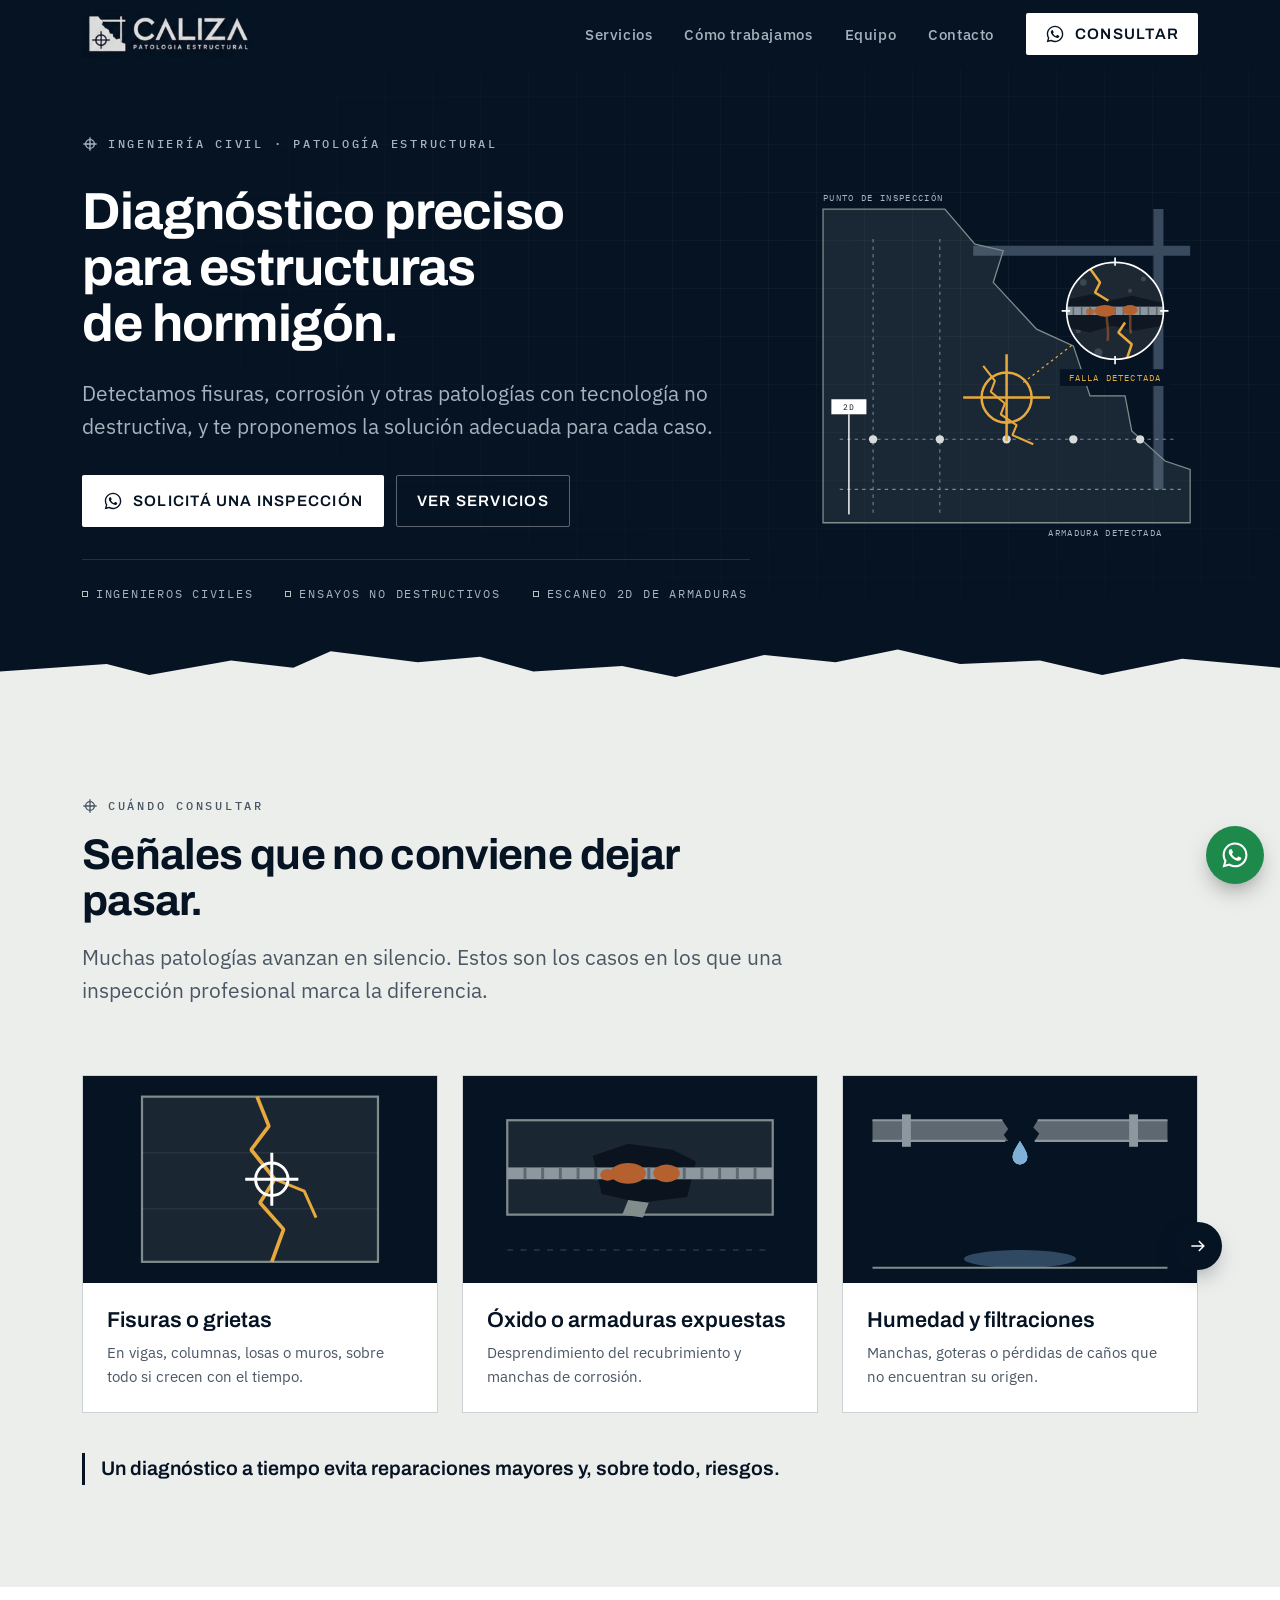
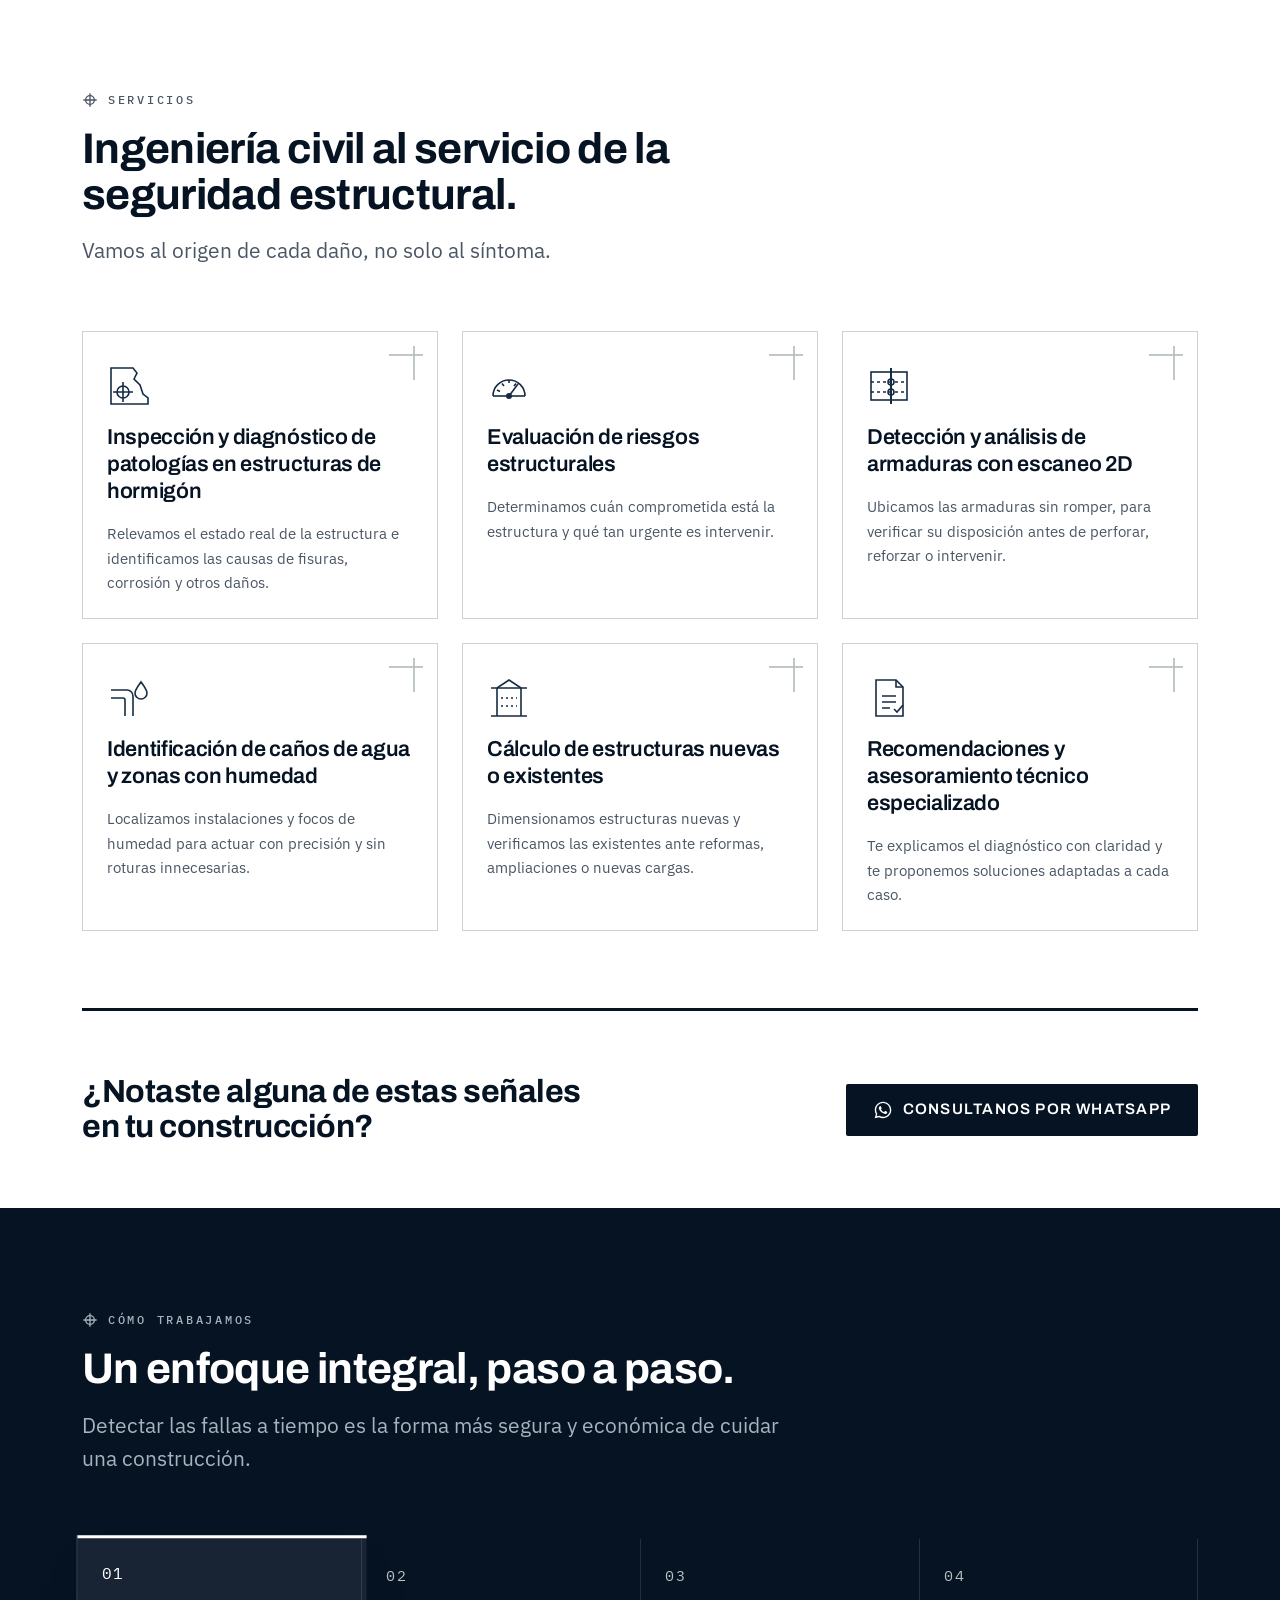
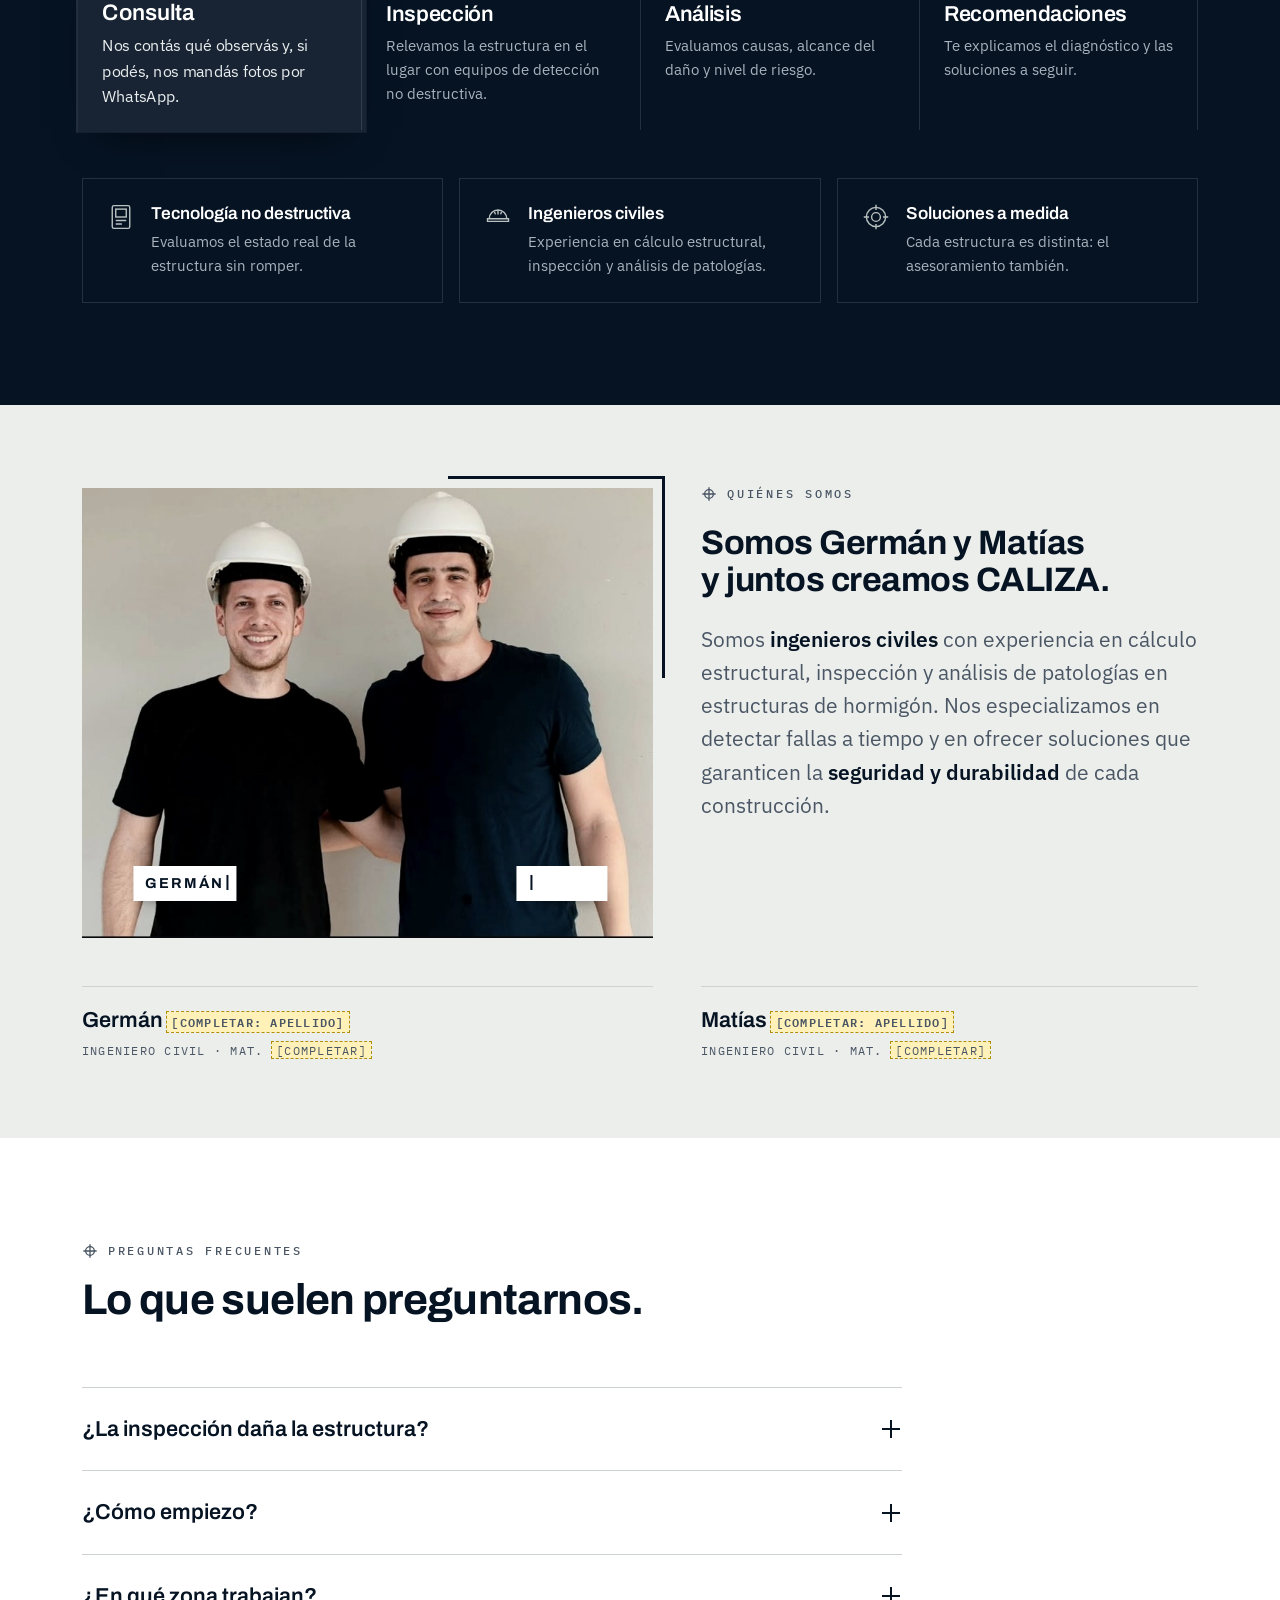
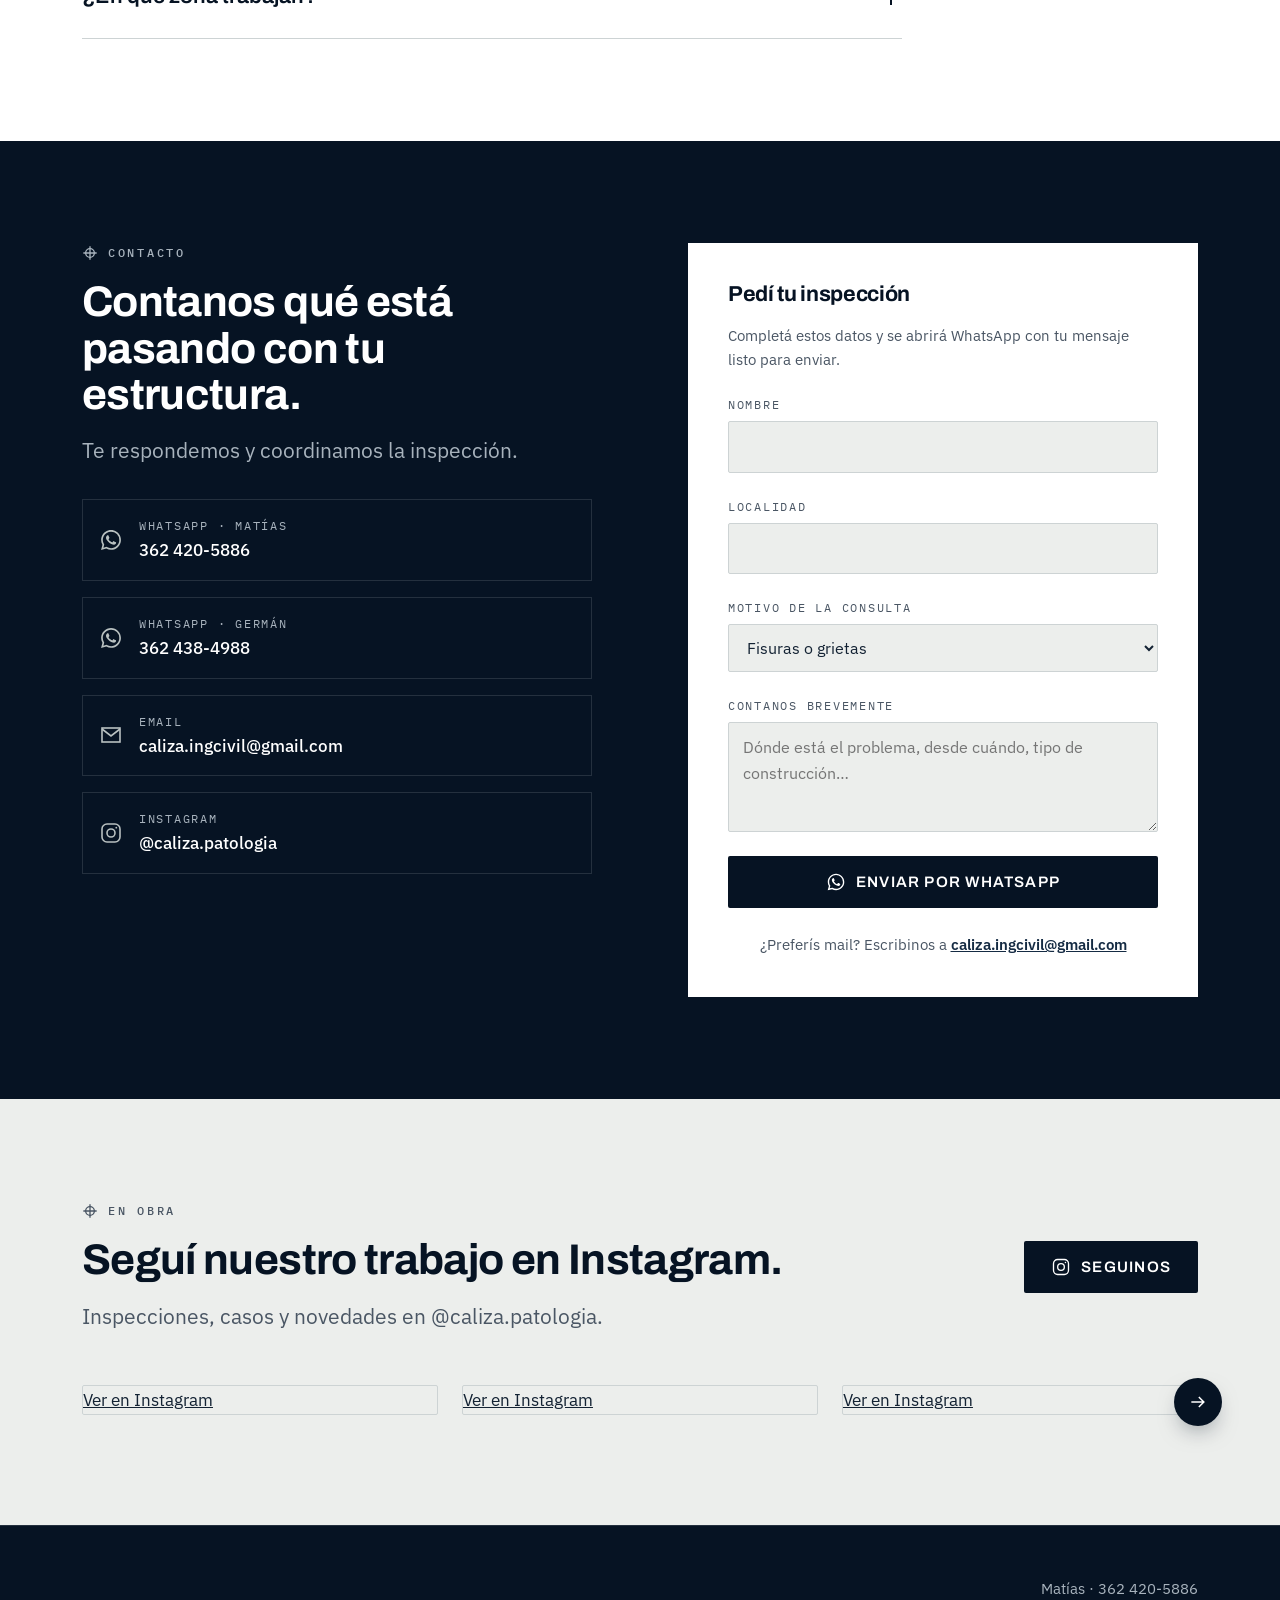
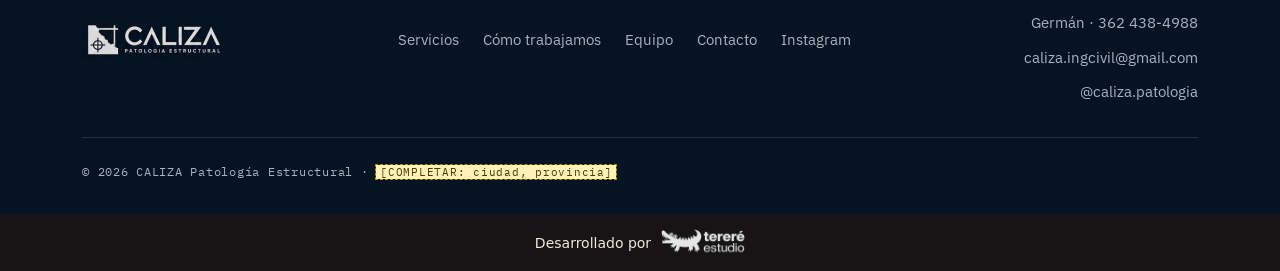
==== commit bb31f9f8: "Quita numeración de rótulos y tarjetas; título de equipo en dos líneas Co-Authored-By: Claude Opus 5" ====
--- a/index.html
+++ b/index.html
@@ -368,6 +368,7 @@
 @keyframes blink{50%{opacity:0}}
 .team-photo figcaption{margin-top:var(--s2);font-family:var(--font-mono);font-size:var(--fs-xs);letter-spacing:.12em;text-transform:uppercase;color:var(--text-muted)}
 .team-copy h2{font-size:var(--fs-h2);color:var(--navy-950);margin-top:var(--s3)}
+@media (min-width:600px){.team-copy h2{font-size:clamp(1.5rem,.6rem + 1.9vw,2.3rem)}.team-copy h2 .l{display:block;white-space:nowrap}}
 .team-copy p{margin-top:var(--s4);color:var(--text-muted);font-size:var(--fs-lg);max-width:54ch}
 .team-copy p strong{color:var(--navy-950);font-weight:600}
 .partners{list-style:none;margin:0;padding:0;display:grid;gap:var(--s3)}
@@ -668,7 +669,7 @@
   <section class="section bg-stone on-light" aria-labelledby="senales-title">
     <div class="container">
       <div class="section-head reveal">
-        <span class="label"><svg aria-hidden="true"><use href="#i-target"/></svg>01 — Cuándo consultar</span>
+        <span class="label"><svg aria-hidden="true"><use href="#i-target"/></svg>Cuándo consultar</span>
         <h2 id="senales-title">Señales que no conviene dejar pasar.</h2>
         <p>Muchas patologías avanzan en silencio. Estos son los casos en los que una inspección profesional marca la diferencia.</p>
       </div>
@@ -693,44 +694,38 @@
   <section class="section on-light" id="servicios" aria-labelledby="servicios-title">
     <div class="container">
       <div class="section-head reveal">
-        <span class="label"><svg aria-hidden="true"><use href="#i-target"/></svg>02 — Servicios</span>
+        <span class="label"><svg aria-hidden="true"><use href="#i-target"/></svg>Servicios</span>
         <h2 id="servicios-title">Ingeniería civil al servicio de la seguridad estructural.</h2>
         <p>Vamos al origen de cada daño, no solo al síntoma.</p>
       </div>
       <ul class="services">
         <li class="service frame reveal">
           <div class="service-top"><svg class="service-icon" aria-hidden="true"><use href="#s-diag"/></svg></div>
-          <span class="service-num">01</span>
           <h3>Inspección y diagnóstico de patologías en estructuras de hormigón</h3>
           <p>Relevamos el estado real de la estructura e identificamos las causas de fisuras, corrosión y otros daños.</p>
         </li>
         <li class="service frame reveal">
           <div class="service-top"><svg class="service-icon" aria-hidden="true"><use href="#s-risk"/></svg></div>
-          <span class="service-num">02</span>
           <h3>Evaluación de riesgos estructurales</h3>
           <p>Determinamos cuán comprometida está la estructura y qué tan urgente es intervenir.</p>
         </li>
         <li class="service frame reveal">
           <div class="service-top"><svg class="service-icon" aria-hidden="true"><use href="#s-scan"/></svg></div>
-          <span class="service-num">03</span>
           <h3>Detección y análisis de armaduras con escaneo 2D</h3>
           <p>Ubicamos las armaduras sin romper, para verificar su disposición antes de perforar, reforzar o intervenir.</p>
         </li>
         <li class="service frame reveal">
           <div class="service-top"><svg class="service-icon" aria-hidden="true"><use href="#s-pipe"/></svg></div>
-          <span class="service-num">04</span>
           <h3>Identificación de caños de agua y zonas con humedad</h3>
           <p>Localizamos instalaciones y focos de humedad para actuar con precisión y sin roturas innecesarias.</p>
         </li>
         <li class="service frame reveal">
           <div class="service-top"><svg class="service-icon" aria-hidden="true"><use href="#s-calc"/></svg></div>
-          <span class="service-num">05</span>
           <h3>Cálculo de estructuras nuevas o existentes</h3>
           <p>Dimensionamos estructuras nuevas y verificamos las existentes ante reformas, ampliaciones o nuevas cargas.</p>
         </li>
         <li class="service frame reveal">
           <div class="service-top"><svg class="service-icon" aria-hidden="true"><use href="#s-advice"/></svg></div>
-          <span class="service-num">06</span>
           <h3>Recomendaciones y asesoramiento técnico especializado</h3>
           <p>Te explicamos el diagnóstico con claridad y te proponemos soluciones adaptadas a cada caso.</p>
         </li>
@@ -750,7 +745,7 @@
   <section class="section dark" id="metodo" aria-labelledby="metodo-title">
     <div class="container">
       <div class="section-head reveal">
-        <span class="label"><svg aria-hidden="true"><use href="#i-target"/></svg>03 — Cómo trabajamos</span>
+        <span class="label"><svg aria-hidden="true"><use href="#i-target"/></svg>Cómo trabajamos</span>
         <h2 id="metodo-title">Un enfoque integral, paso a paso.</h2>
         <p>Detectar las fallas a tiempo es la forma más segura y económica de cuidar una construcción.</p>
       </div>
@@ -779,8 +774,8 @@
         </div>
       </figure>
       <div class="team-copy reveal">
-        <span class="label"><svg aria-hidden="true"><use href="#i-target"/></svg>04 — Quiénes somos</span>
-        <h2 id="equipo-title">Somos Matías y Germán, y juntos creamos CALIZA.</h2>
+        <span class="label"><svg aria-hidden="true"><use href="#i-target"/></svg>Quiénes somos</span>
+        <h2 id="equipo-title"><span class="l">Somos Germán y Matías</span> <span class="l">y juntos creamos CALIZA.</span></h2>
         <p>Somos <strong>ingenieros civiles</strong> con experiencia en cálculo estructural, inspección y análisis de patologías en estructuras de hormigón. Nos especializamos en detectar fallas a tiempo y en ofrecer soluciones que garanticen la <strong>seguridad y durabilidad</strong> de cada construcción.</p>
       </div>
       <ul class="partners reveal">
@@ -794,7 +789,7 @@
   <section class="section on-light" aria-labelledby="faq-title">
     <div class="container">
       <div class="section-head reveal">
-        <span class="label"><svg aria-hidden="true"><use href="#i-target"/></svg>05 — Preguntas frecuentes</span>
+        <span class="label"><svg aria-hidden="true"><use href="#i-target"/></svg>Preguntas frecuentes</span>
         <h2 id="faq-title">Lo que suelen preguntarnos.</h2>
       </div>
       <div class="faq reveal">
@@ -819,7 +814,7 @@
     <div class="container contact-grid">
       <div class="reveal">
         <div class="section-head" style="margin-bottom:0">
-          <span class="label"><svg aria-hidden="true"><use href="#i-target"/></svg>06 — Contacto</span>
+          <span class="label"><svg aria-hidden="true"><use href="#i-target"/></svg>Contacto</span>
           <h2 id="contacto-title">Contanos qué está pasando con tu estructura.</h2>
           <p>Te respondemos y coordinamos la inspección.</p>
         </div>
@@ -869,7 +864,7 @@
     <div class="container">
       <div class="ig-head reveal">
         <div class="section-head">
-          <span class="label"><svg aria-hidden="true"><use href="#i-target"/></svg>07 — En obra</span>
+          <span class="label"><svg aria-hidden="true"><use href="#i-target"/></svg>En obra</span>
           <h2 id="ig-title">Seguí nuestro trabajo en Instagram.</h2>
           <p>Inspecciones, casos y novedades en @caliza.patologia.</p>
         </div>
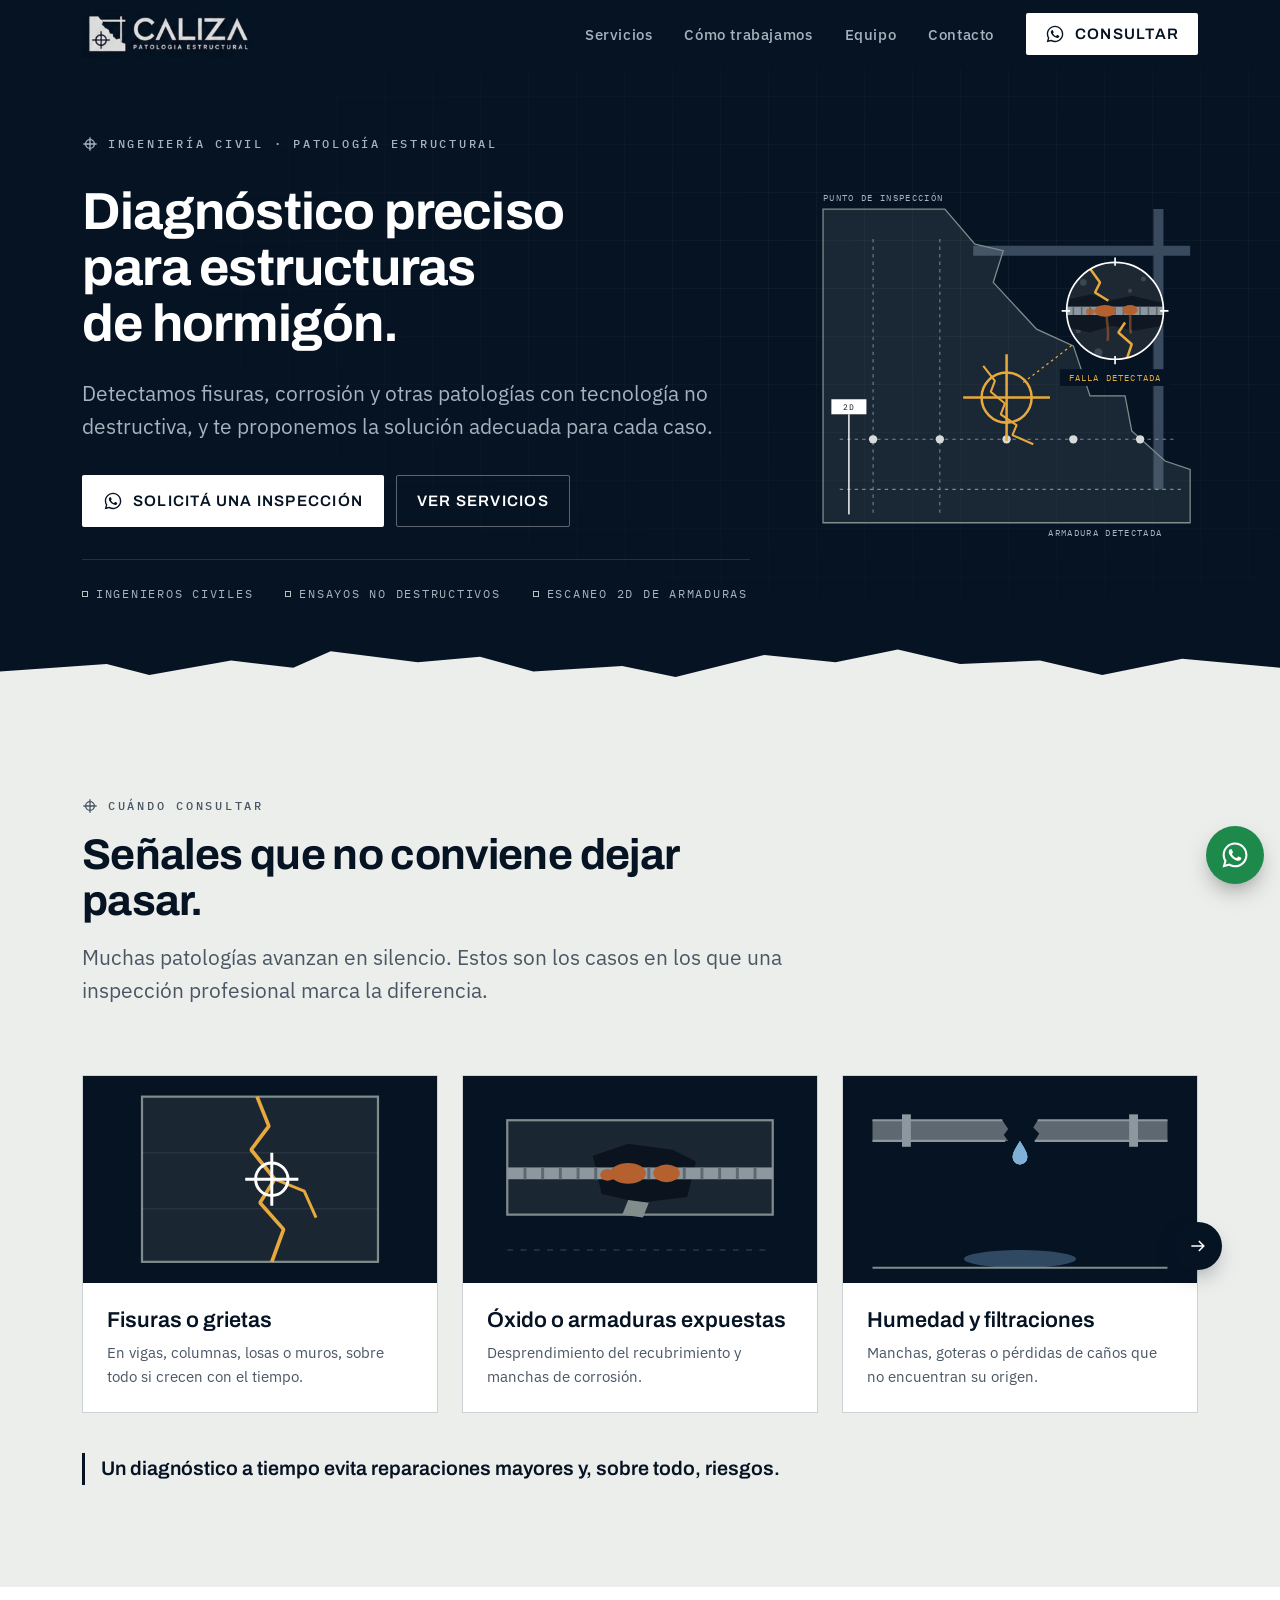
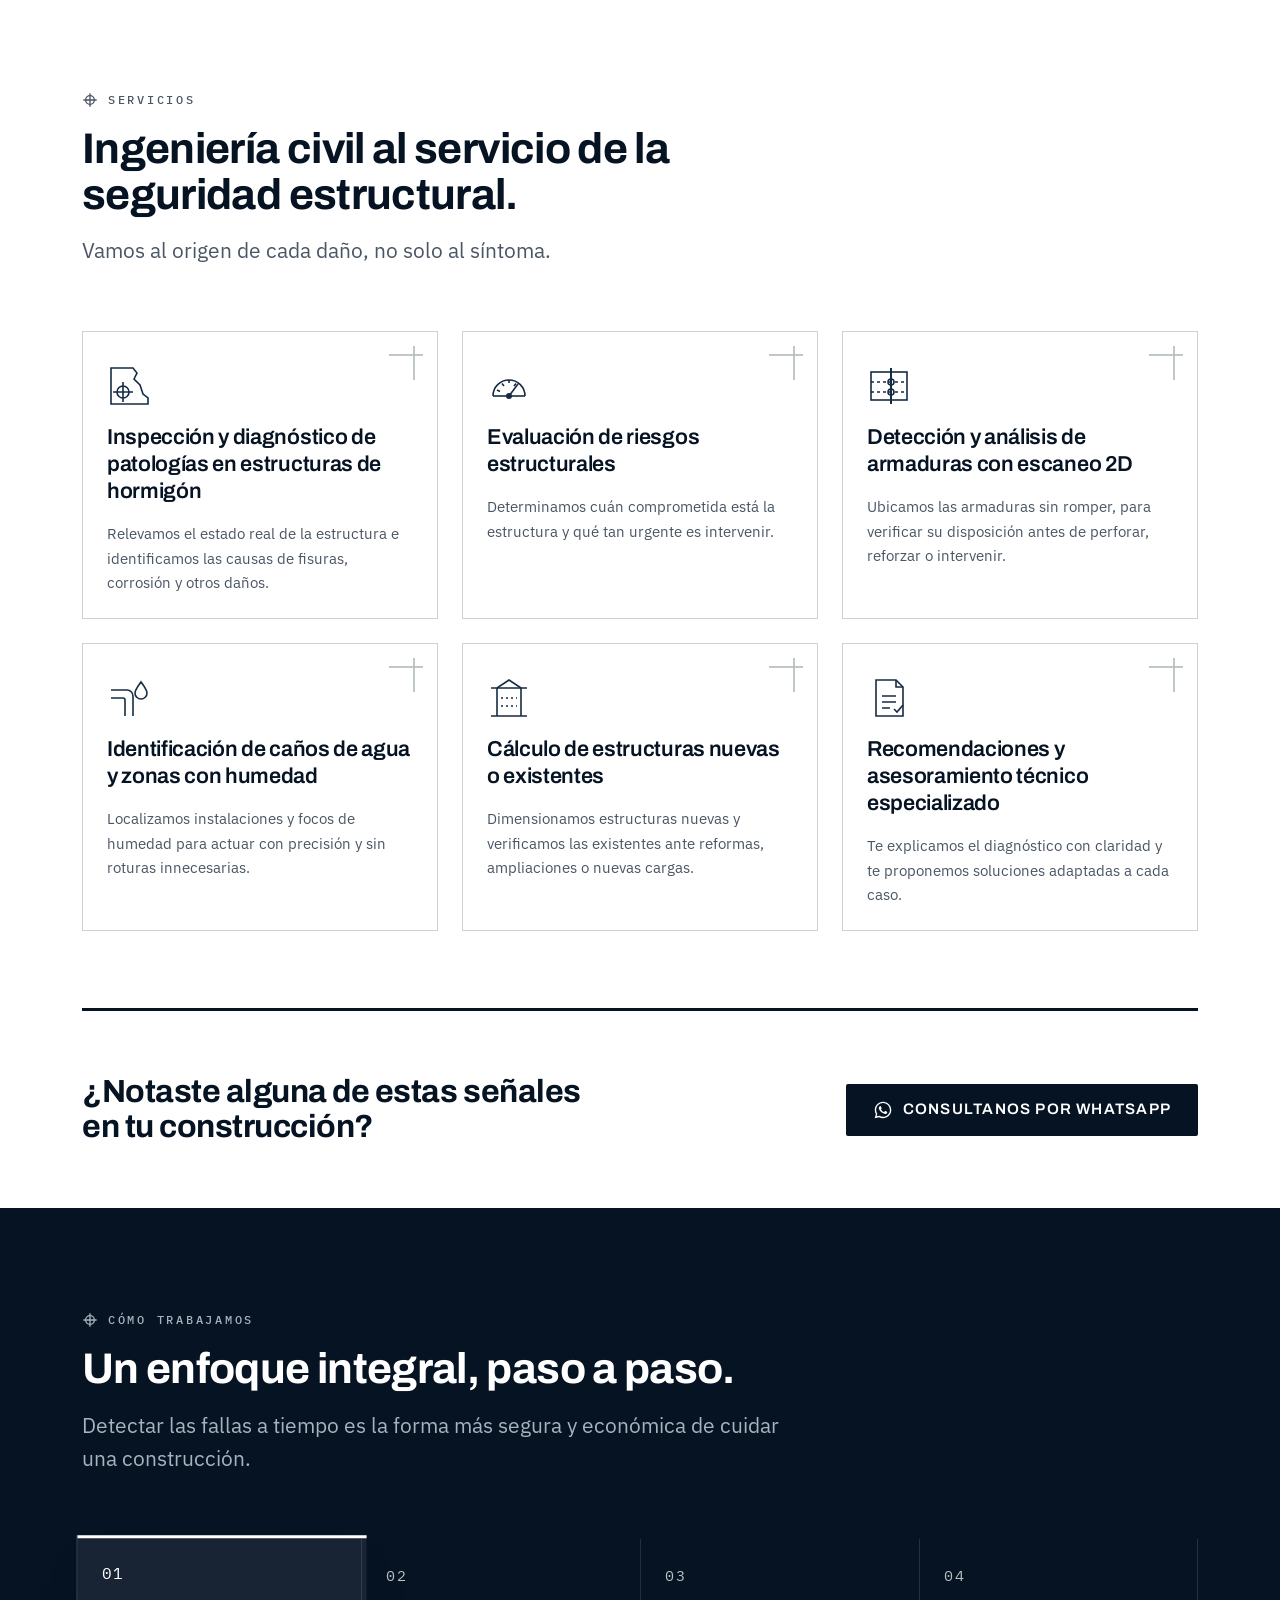
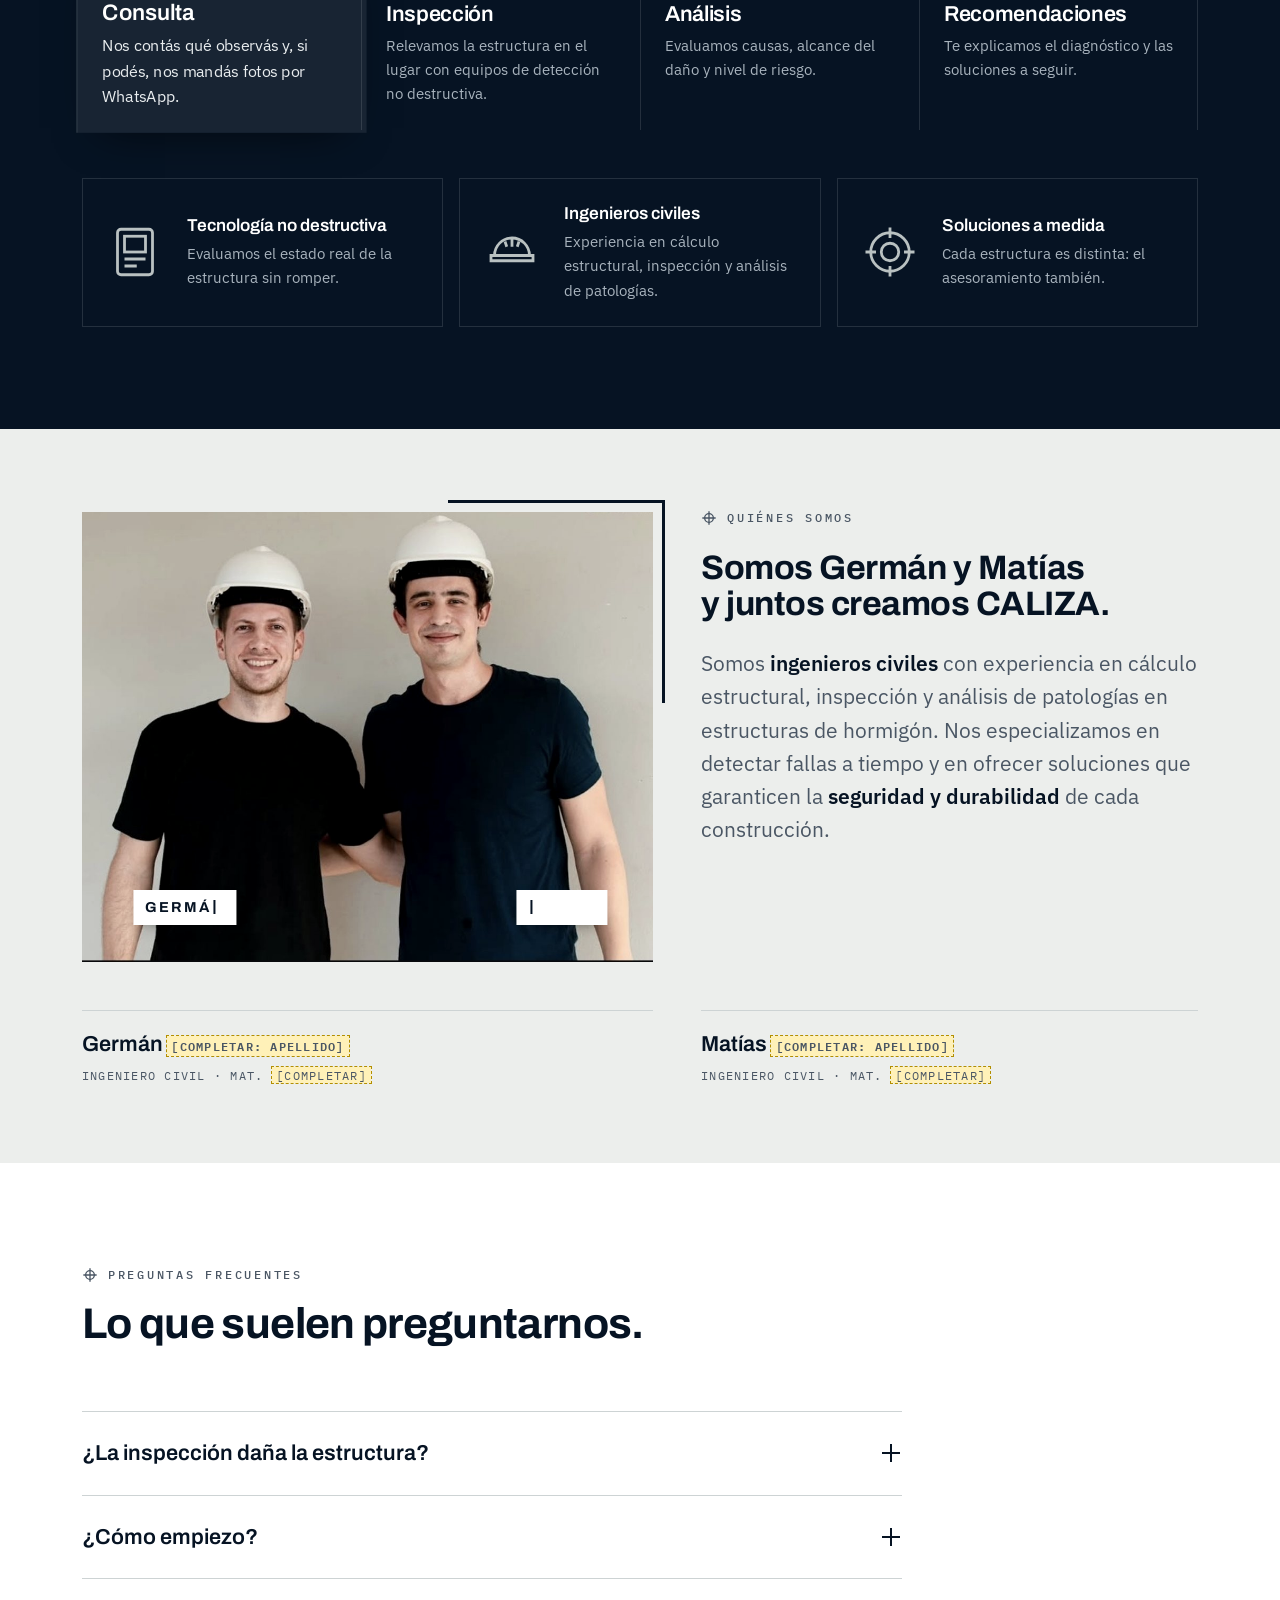
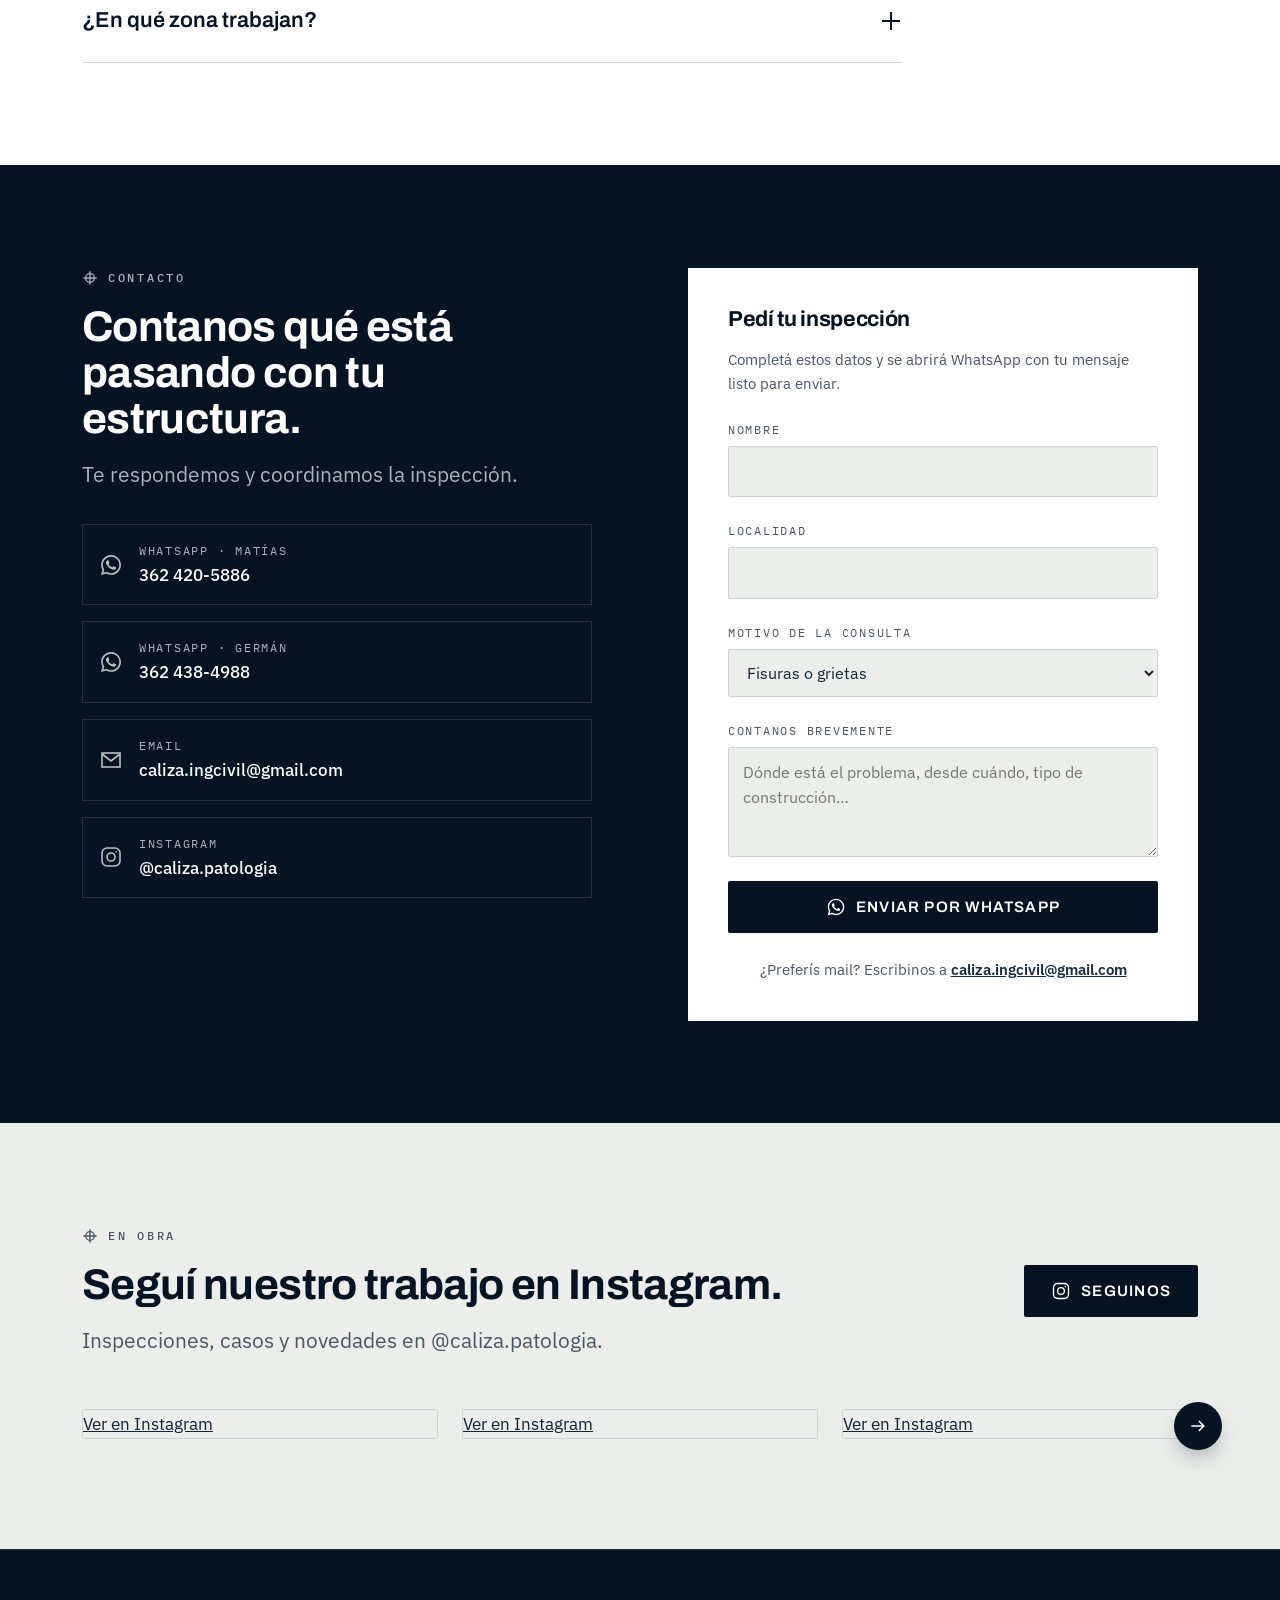
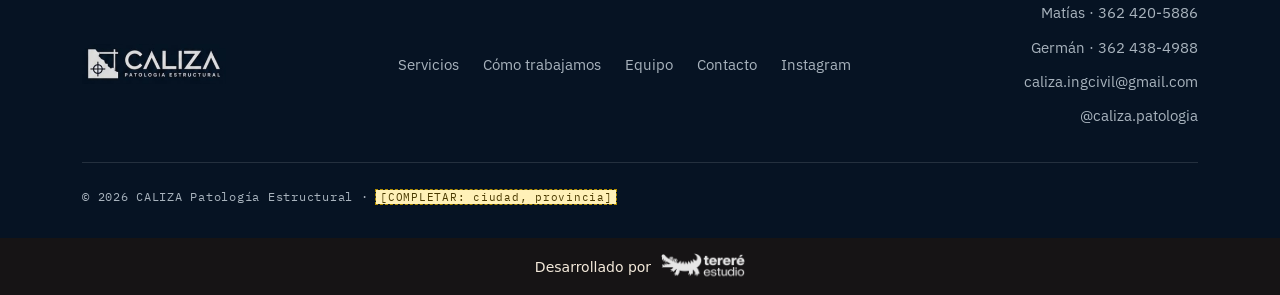
==== commit 950f057a: "Mobile: título de servicios en tres líneas, números de pasos más cerca del texto e íconos de diferen" ====
--- a/index.html
+++ b/index.html
@@ -337,11 +337,12 @@
 .step h3{font-size:var(--fs-h3);font-weight:600;color:var(--white)}
 .step p{color:var(--on-dark-muted);font-size:var(--fs-sm);margin-top:6px;max-width:40ch}
 .diffs{display:grid;gap:var(--s3);margin-top:var(--s6)}
-.diff{border:1px solid var(--line-dark);padding:var(--s4);display:flex;gap:var(--s3);align-items:flex-start}
-.diff svg{width:28px;height:28px;flex:none;color:var(--concrete-300)}
+.diff{border:1px solid var(--line-dark);padding:var(--s4);display:flex;gap:var(--s4);align-items:center}
+.diff svg{width:56px;height:56px;flex:none;color:var(--concrete-300);stroke-width:1.3}
 .diff strong{display:block;font-family:var(--font-head);font-weight:600;color:var(--white);line-height:1.3}
 .diff span{display:block;font-size:var(--fs-sm);color:var(--on-dark-muted);margin-top:4px}
-@media (max-width:799px){.step{padding-right:var(--s3)}.step.active{transform:scale(1.02)}}
+@media (max-width:599px){.lm{display:block}}
+@media (max-width:799px){.step{padding-right:var(--s3);padding-left:76px}.step-n{left:22px;top:calc(var(--s4) + 7px)}.step.active{transform:scale(1.02)}}
 @media (min-width:800px){
   .steps{grid-template-columns:repeat(4,1fr)}
   .step{padding:var(--s7) var(--s4) var(--s4) 0;border-top:0;border-bottom:0;border-left:1px solid var(--line-dark);padding-left:var(--s4)}
@@ -695,7 +696,7 @@
     <div class="container">
       <div class="section-head reveal">
         <span class="label"><svg aria-hidden="true"><use href="#i-target"/></svg>Servicios</span>
-        <h2 id="servicios-title">Ingeniería civil al servicio de la seguridad estructural.</h2>
+        <h2 id="servicios-title"><span class="lm">Ingeniería civil al</span> <span class="lm">servicio de la</span> <span class="lm">seguridad estructural.</span></h2>
         <p>Vamos al origen de cada daño, no solo al síntoma.</p>
       </div>
       <ul class="services">
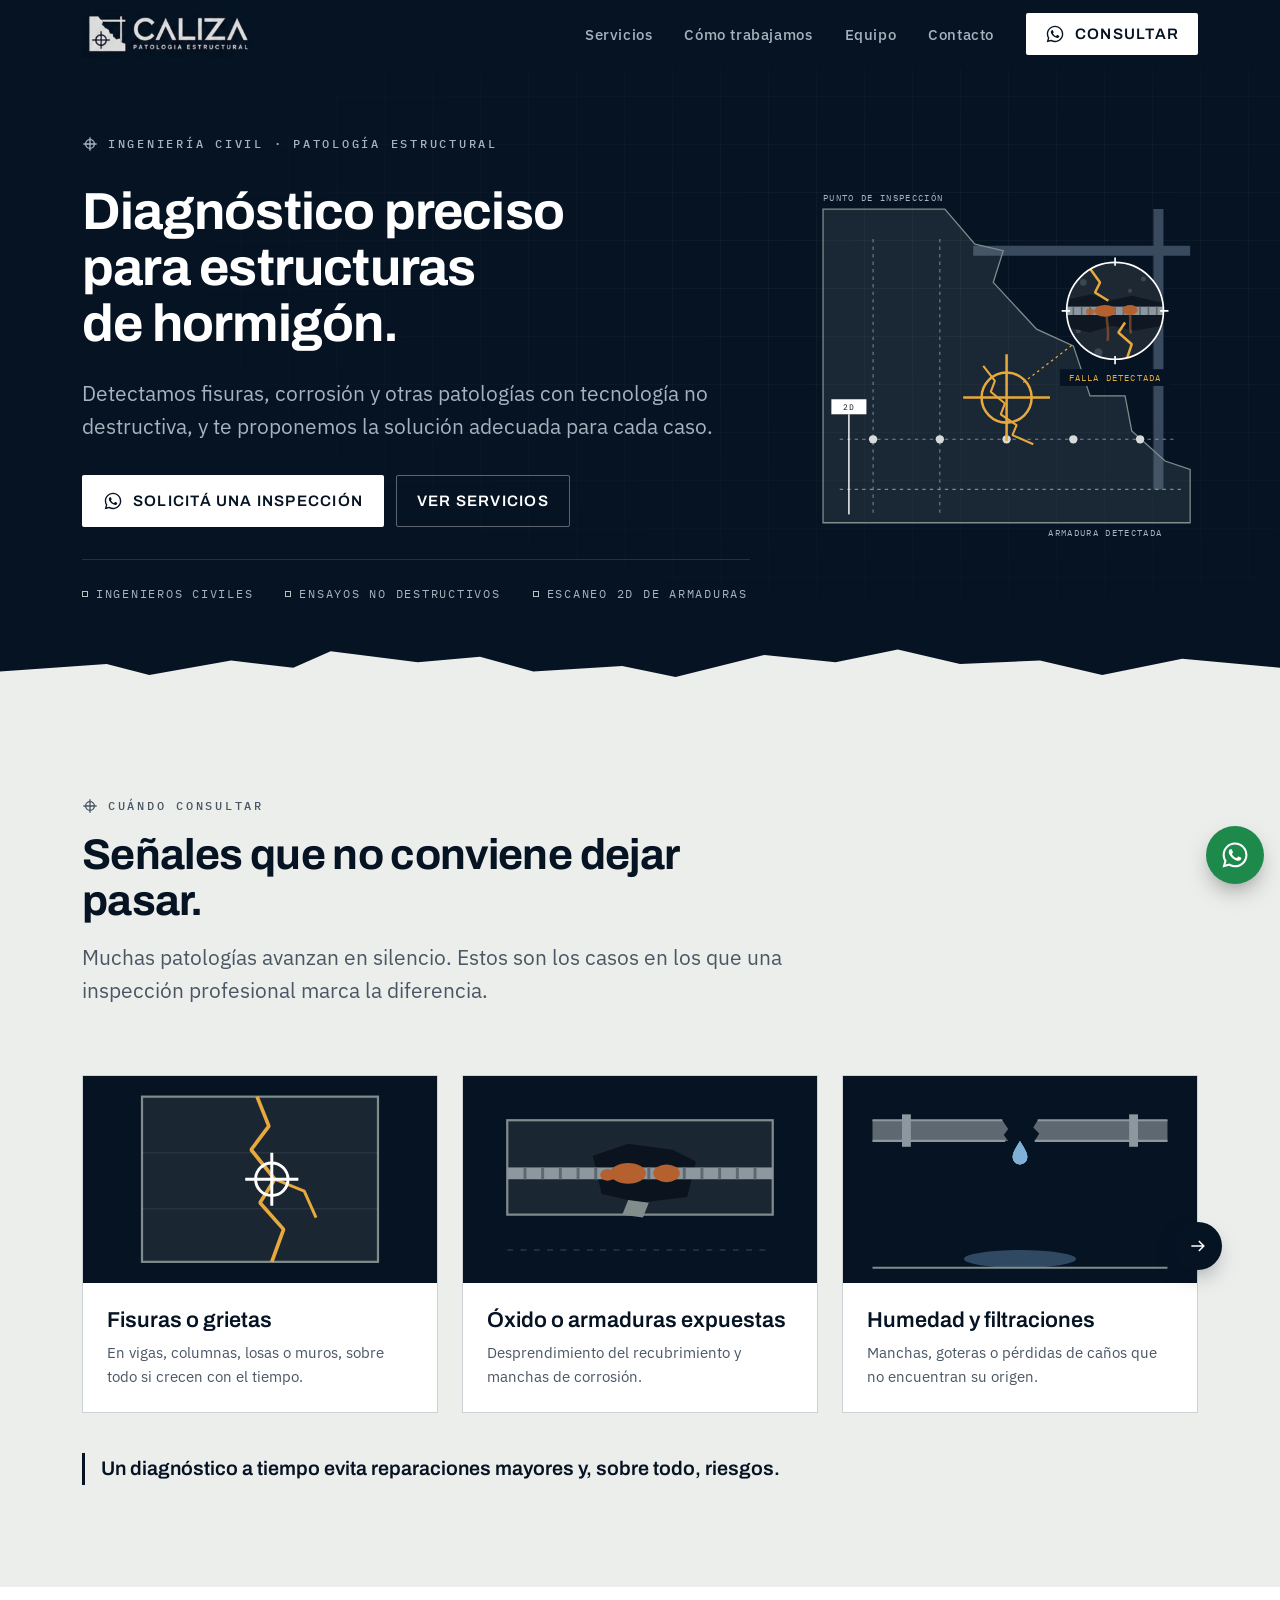
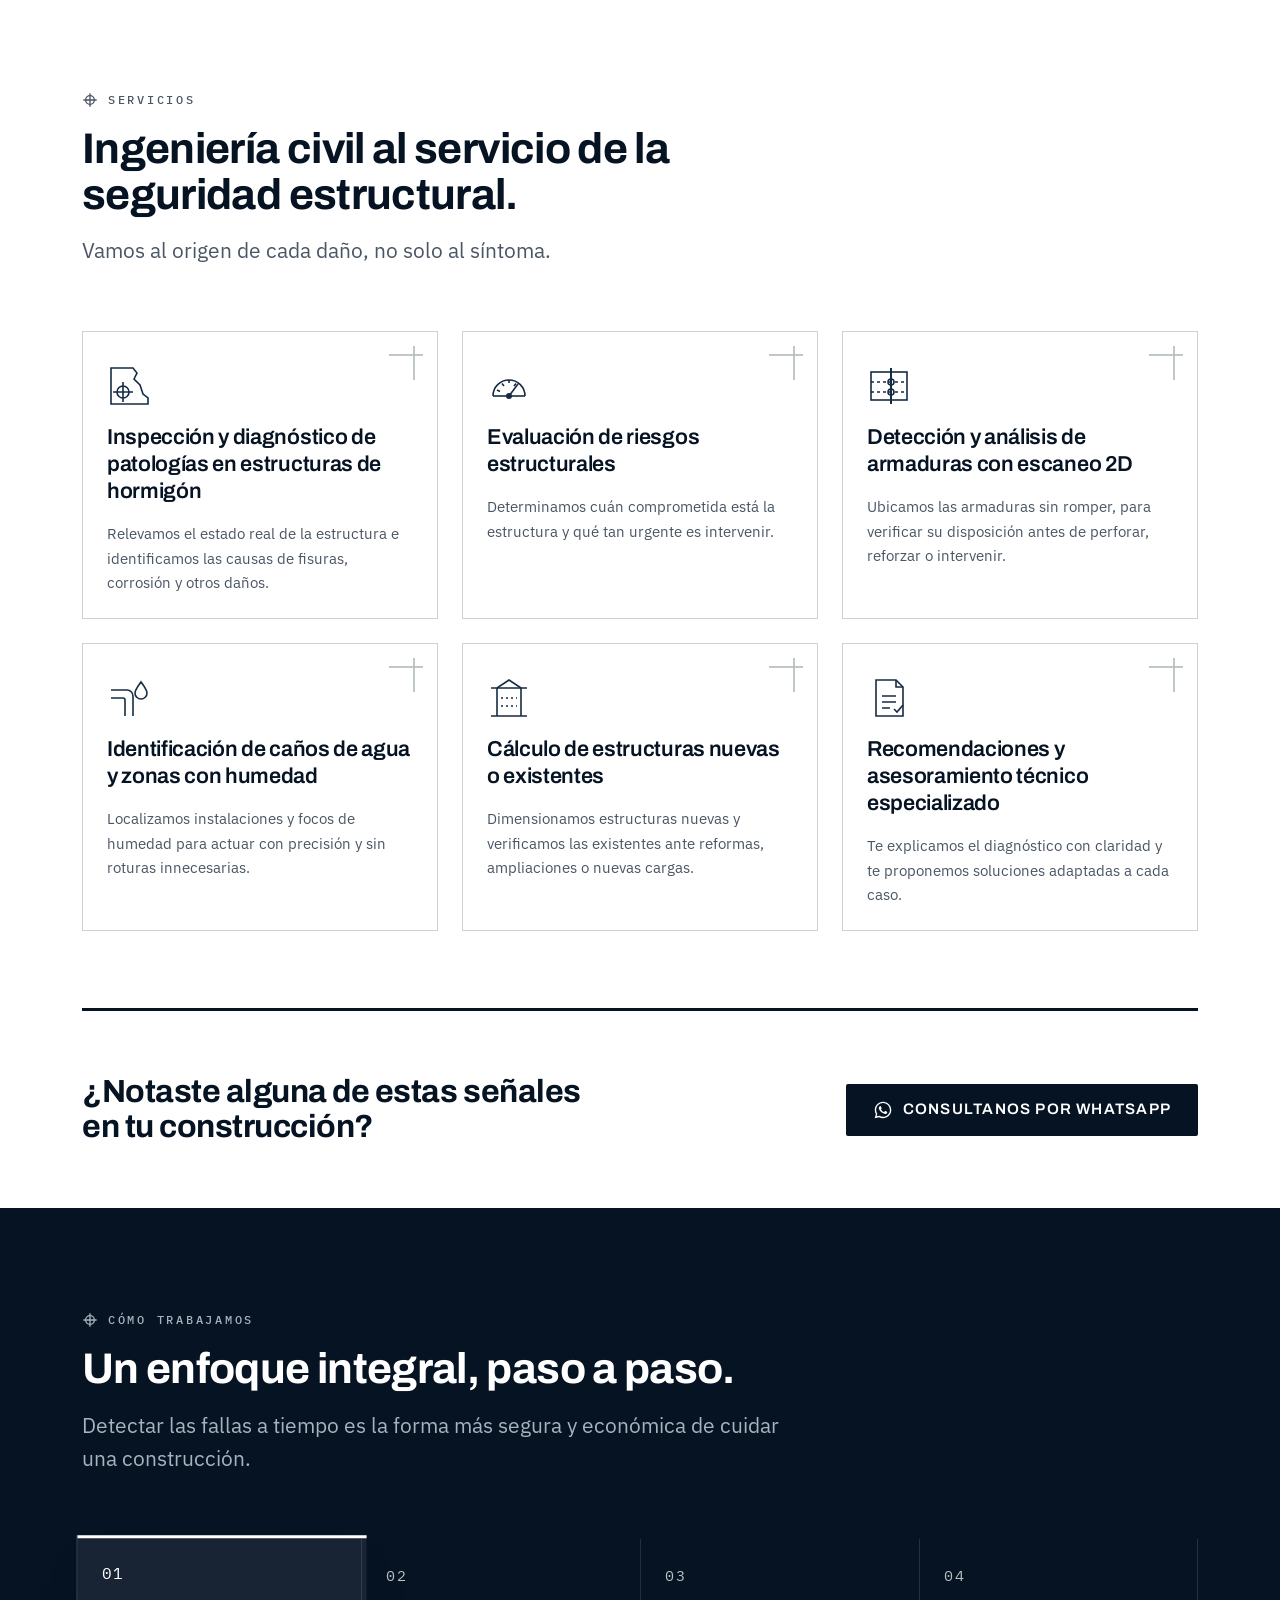
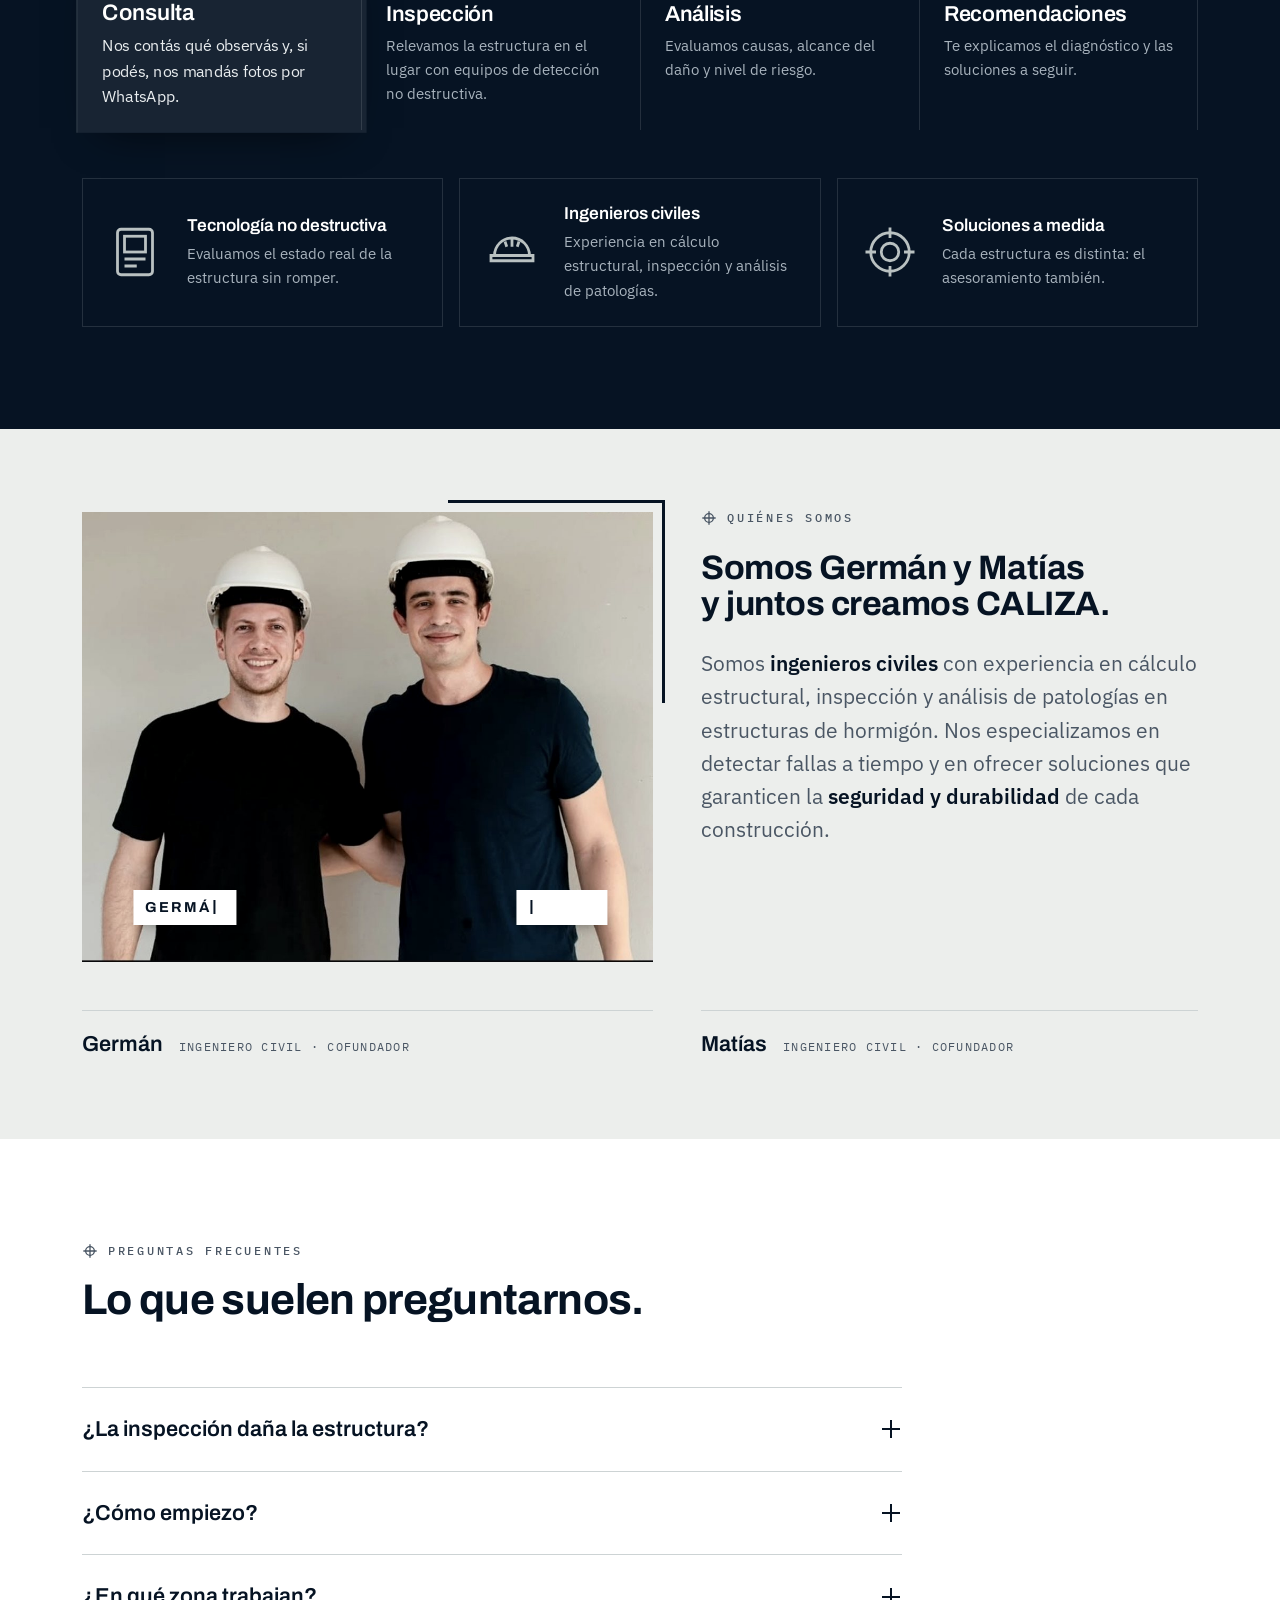
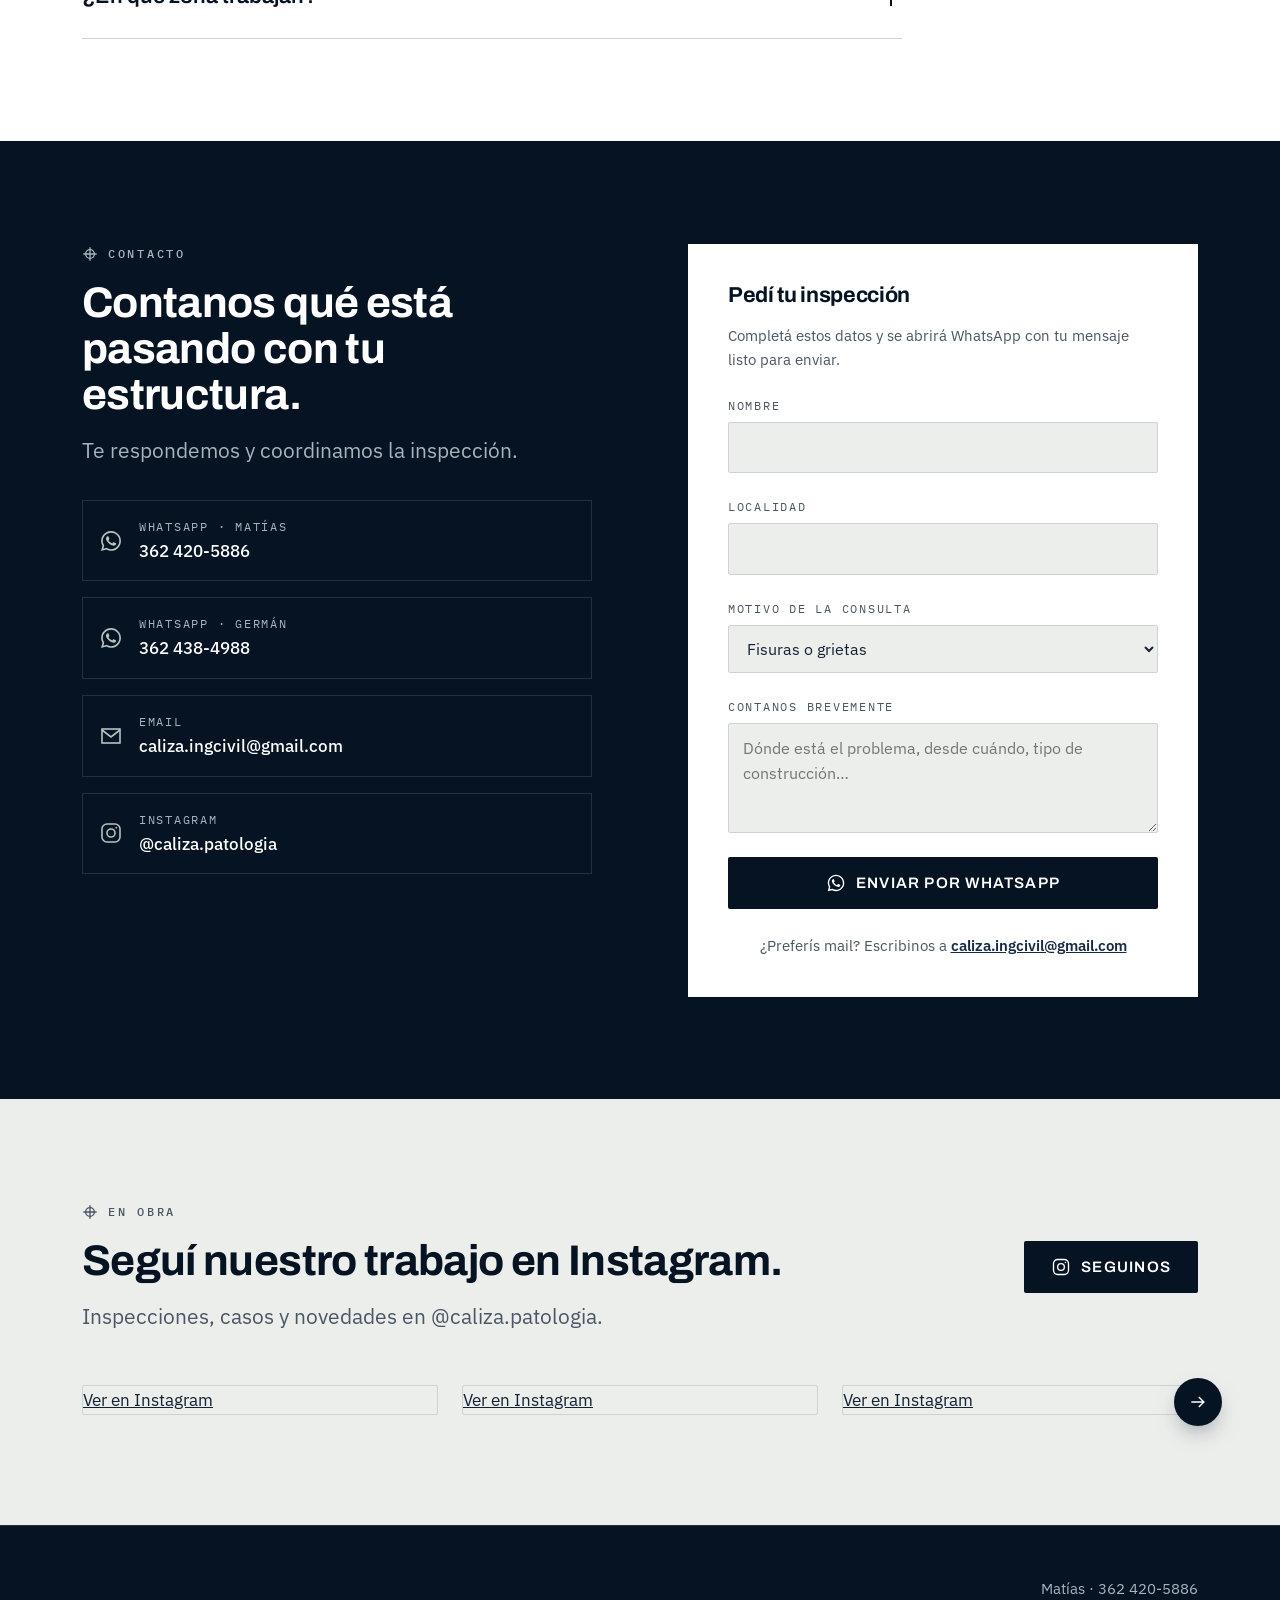
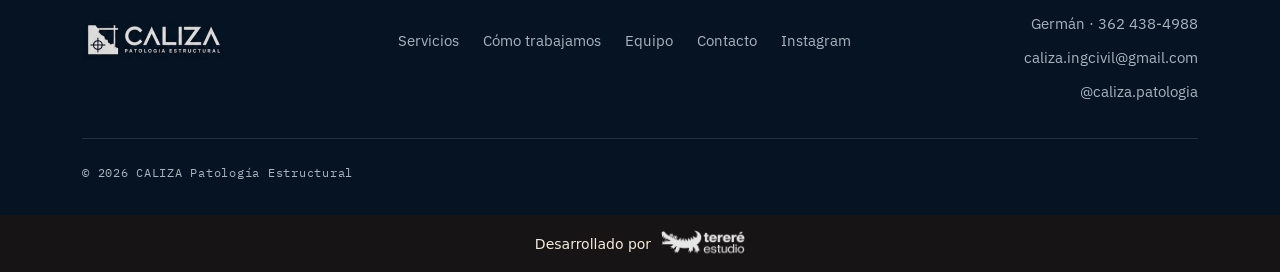
==== commit e908f1f8: "Reemplaza datos pendientes por textos neutros Co-Authored-By: Claude Opus 5.5 <noreply@anthropic.com" ====
--- a/index.html
+++ b/index.html
@@ -7,7 +7,6 @@
 <meta name="description" content="Ingenieros civiles especializados en patología estructural. Inspección no destructiva, diagnóstico de fisuras y corrosión, escaneo 2D de armaduras, detección de humedad y cálculo estructural.">
 <meta name="theme-color" content="#061323">
 <meta name="format-detection" content="telephone=no, email=no, address=no">
-<link rel="canonical" href="[COMPLETAR: https://dominio-final/]">
 
 <!-- Open Graph -->
 <meta property="og:type" content="website">
@@ -36,11 +35,10 @@
   "logo": "assets/img/caliza-isotipo.png",
   "email": "caliza.ingcivil@gmail.com",
   "telephone": ["+5493624205886", "+5493624384988"],
-  "areaServed": "[COMPLETAR: zona de cobertura]",
   "sameAs": ["https://www.instagram.com/caliza.patologia"],
   "founder": [
-    {"@type": "Person", "name": "Germán [COMPLETAR: apellido]", "jobTitle": "Ingeniero civil"},
-    {"@type": "Person", "name": "Matías [COMPLETAR: apellido]", "jobTitle": "Ingeniero civil"}
+    {"@type": "Person", "name": "Germán", "jobTitle": "Ingeniero civil"},
+    {"@type": "Person", "name": "Matías", "jobTitle": "Ingeniero civil"}
   ],
   "knowsAbout": ["Patología estructural", "Estructuras de hormigón", "Ensayos no destructivos", "Cálculo estructural"]
 }
@@ -780,8 +778,8 @@
         <p>Somos <strong>ingenieros civiles</strong> con experiencia en cálculo estructural, inspección y análisis de patologías en estructuras de hormigón. Nos especializamos en detectar fallas a tiempo y en ofrecer soluciones que garanticen la <strong>seguridad y durabilidad</strong> de cada construcción.</p>
       </div>
       <ul class="partners reveal">
-        <li><b>Germán <span class="todo">[COMPLETAR: apellido]</span></b><span>Ingeniero civil · Mat. <span class="todo">[COMPLETAR]</span></span></li>
-        <li><b>Matías <span class="todo">[COMPLETAR: apellido]</span></b><span>Ingeniero civil · Mat. <span class="todo">[COMPLETAR]</span></span></li>
+        <li><b>Germán</b><span>Ingeniero civil · Cofundador</span></li>
+        <li><b>Matías</b><span>Ingeniero civil · Cofundador</span></li>
       </ul>
     </div>
   </section>
@@ -804,7 +802,7 @@
         </details>
         <details>
           <summary>¿En qué zona trabajan?<span class="plus" aria-hidden="true"></span></summary>
-          <p><span class="todo">[COMPLETAR: ciudades o región de cobertura]</span></p>
+          <p>Escribinos contándonos dónde está la obra y coordinamos la visita.</p>
         </details>
       </div>
     </div>
@@ -912,7 +910,7 @@
         <li><a href="https://www.instagram.com/caliza.patologia" target="_blank" rel="noopener">@caliza.patologia</a></li>
       </ul>
     </div>
-    <p class="footer-legal">© <span id="year">2026</span> CALIZA Patología Estructural · <span class="todo">[COMPLETAR: ciudad, provincia]</span></p>
+    <p class="footer-legal">© <span id="year">2026</span> CALIZA Patología Estructural</p>
   </div>
 </footer>
 
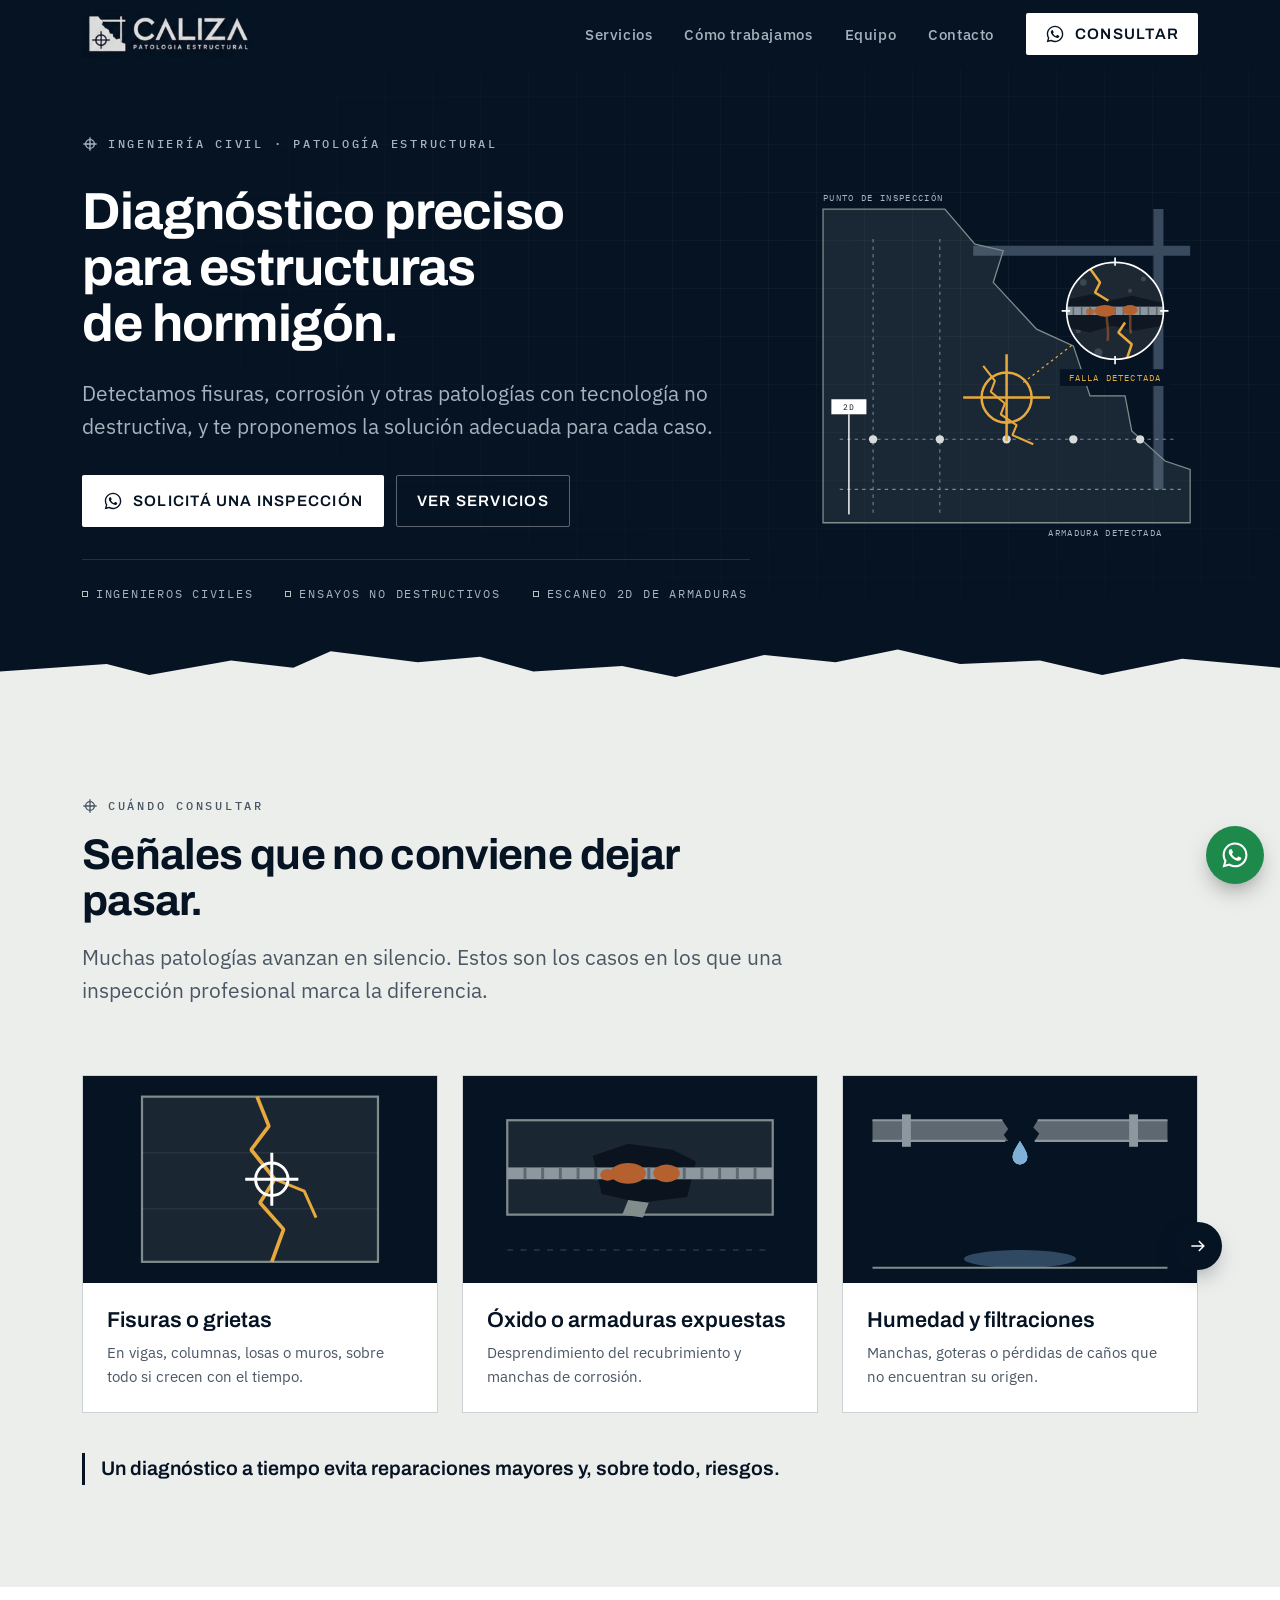
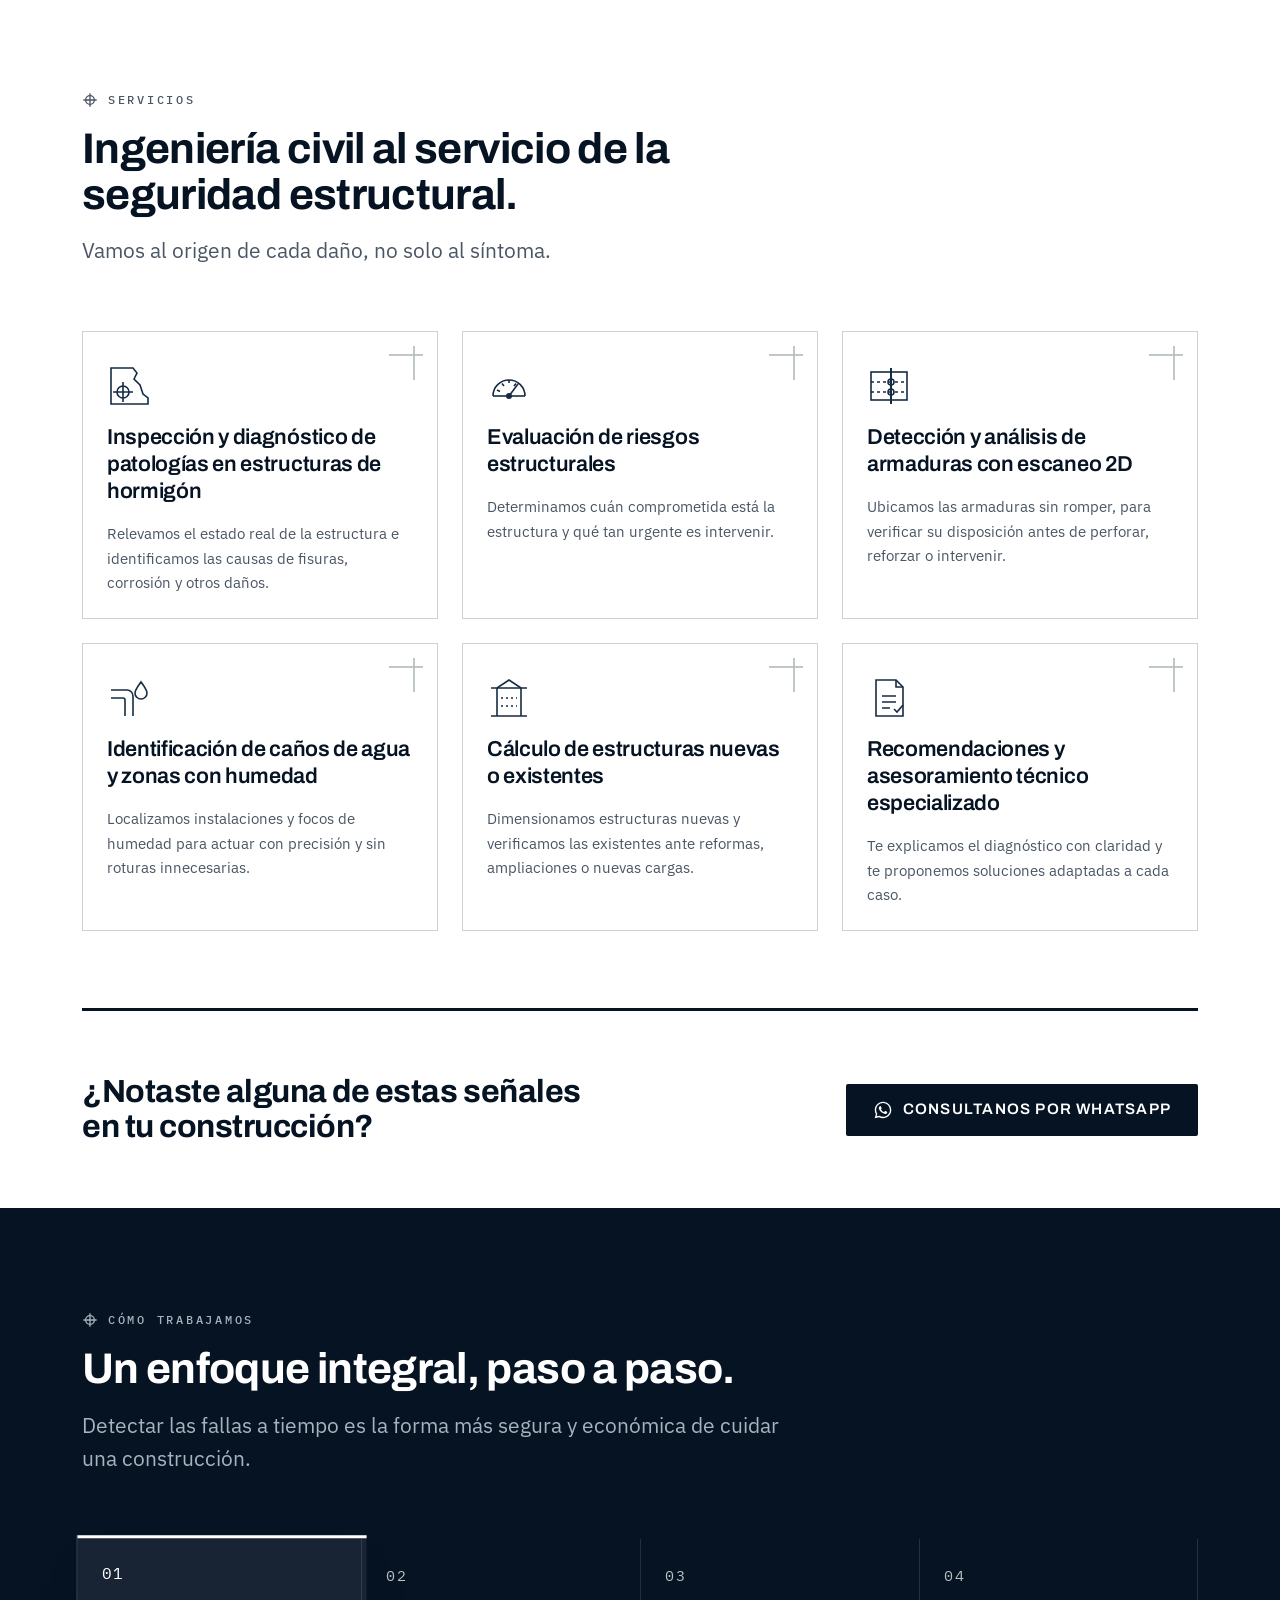
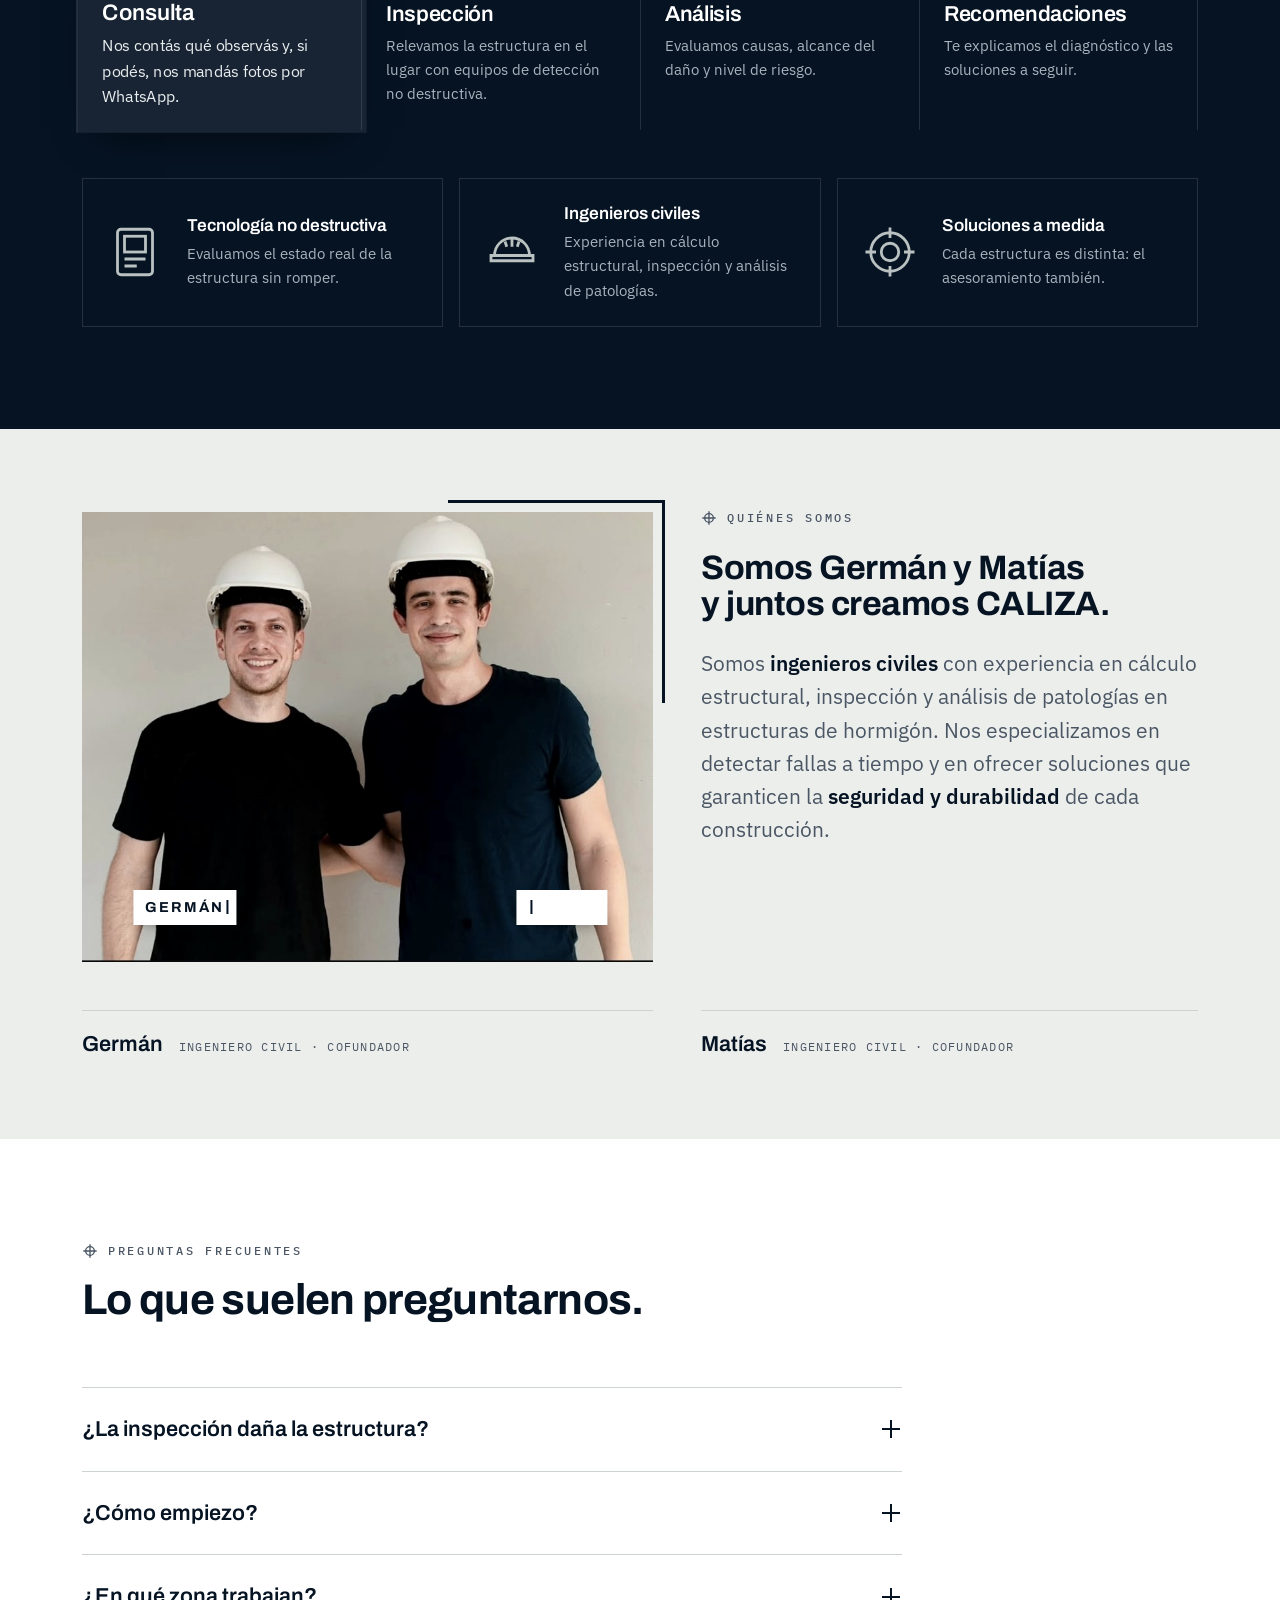
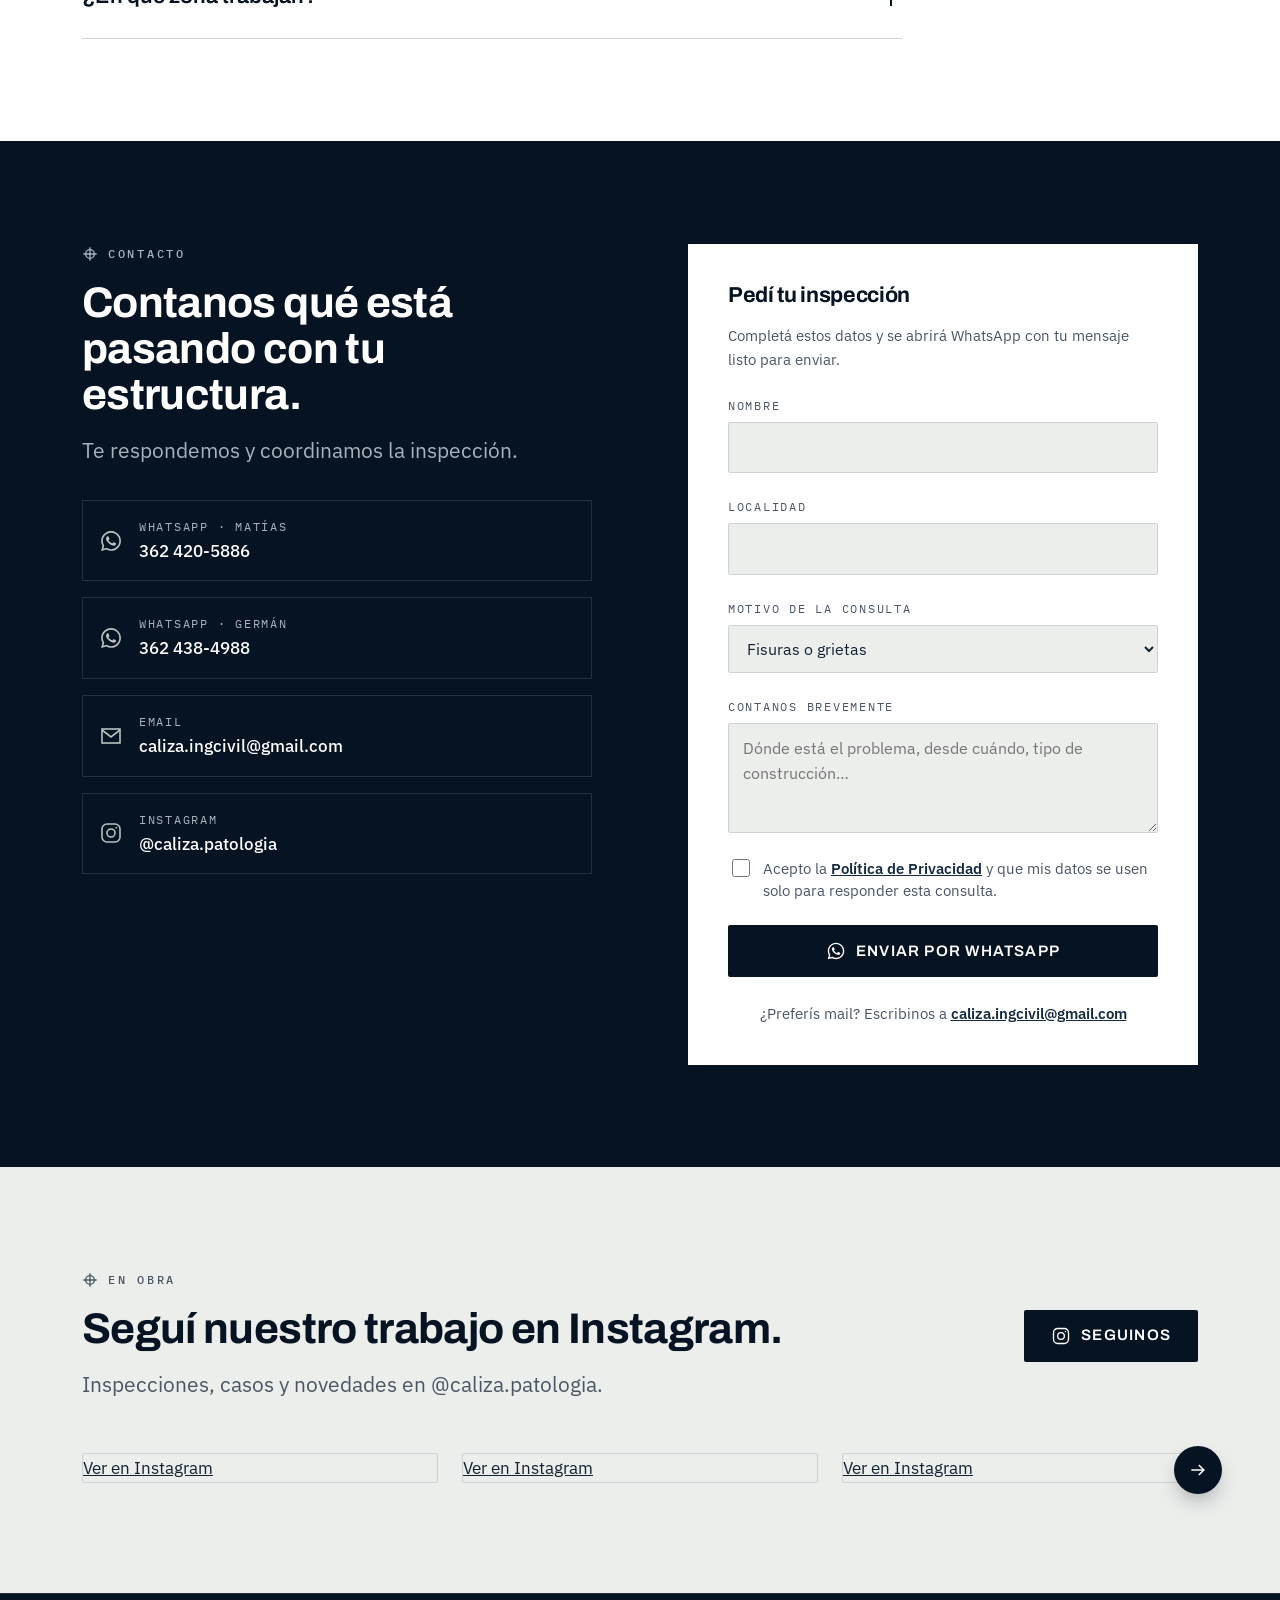
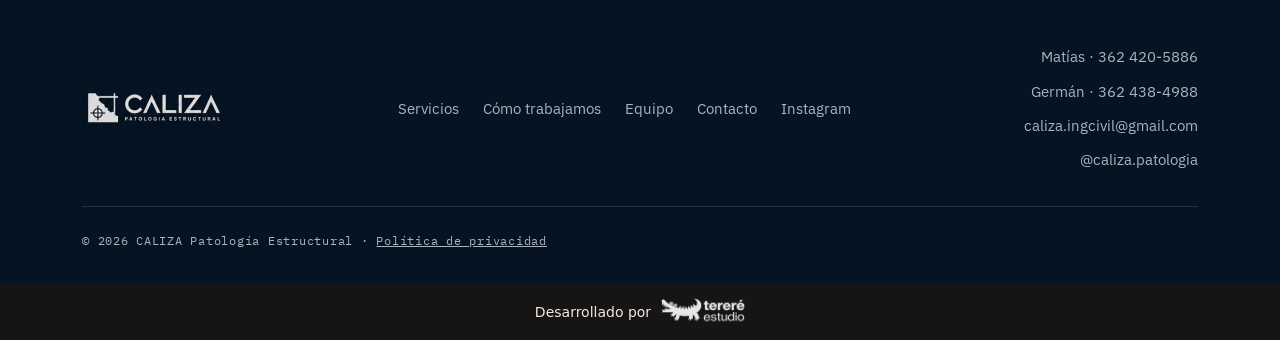
==== commit 7743ae8c: "Protocolo de seguridad: CSP y cabeceras, JS externo sin innerHTML, formulario antibots, email ofusca" ====
--- a/index.html
+++ b/index.html
@@ -33,7 +33,6 @@
   "description": "Inspección, diagnóstico y evaluación de patologías en estructuras de hormigón. Escaneo 2D de armaduras, detección de humedad y cálculo estructural.",
   "image": "assets/img/og-caliza.jpg",
   "logo": "assets/img/caliza-isotipo.png",
-  "email": "caliza.ingcivil@gmail.com",
   "telephone": ["+5493624205886", "+5493624384988"],
   "sameAs": ["https://www.instagram.com/caliza.patologia"],
   "founder": [
@@ -411,6 +410,13 @@
 .form .alt{font-size:var(--fs-sm);color:var(--text-muted);text-align:center}
 .form .alt a{color:var(--navy-700);font-weight:600}
 @media (min-width:960px){.contact-grid{grid-template-columns:1fr 1fr;gap:var(--s8);align-items:start}}
+
+/* --- Formulario: honeypot y consentimiento --- */
+.hp{position:absolute!important;left:-10000px!important;width:1px;height:1px;overflow:hidden}
+.consent{display:flex;gap:10px;align-items:flex-start;font-size:var(--fs-sm);color:var(--text-muted);line-height:1.45;cursor:pointer}
+.consent input{width:18px;height:18px;margin-top:2px;flex:none;accent-color:var(--navy-700)}
+.consent a{color:var(--navy-700);font-weight:600}
+.form-error{font-size:var(--fs-sm);color:#9b2c1f;margin:0}
 
 /* --- CTA intermedio --- */
 .cta-band{margin-top:clamp(48px,6vw,80px);padding-bottom:0!important;display:flex;flex-direction:column;gap:var(--s4);align-items:flex-start;justify-content:space-between;padding-block:clamp(40px,5vw,64px);border-top:3px solid var(--navy-950)}
@@ -818,10 +824,10 @@
           <p>Te respondemos y coordinamos la inspección.</p>
         </div>
         <ul class="contact-list">
-          <li><a class="js-wa" href="https://wa.me/5493624205886" data-msg="Hola CALIZA, quiero hacer una consulta." target="_blank" rel="noopener"><svg aria-hidden="true"><use href="#i-wa"/></svg><span><small>WhatsApp · Matías</small><b>362 420-5886</b></span></a></li>
-          <li><a class="js-wa" href="https://wa.me/5493624384988" data-msg="Hola CALIZA, quiero hacer una consulta." target="_blank" rel="noopener"><svg aria-hidden="true"><use href="#i-wa"/></svg><span><small>WhatsApp · Germán</small><b>362 438-4988</b></span></a></li>
-          <li><a href="mailto:caliza.ingcivil@gmail.com?subject=Consulta%20desde%20la%20web"><svg aria-hidden="true"><use href="#i-mail"/></svg><span><small>Email</small><b>caliza.ingcivil@gmail.com</b></span></a></li>
-          <li><a href="https://www.instagram.com/caliza.patologia" target="_blank" rel="noopener"><svg aria-hidden="true"><use href="#i-ig"/></svg><span><small>Instagram</small><b>@caliza.patologia</b></span></a></li>
+          <li><a class="js-wa" href="https://wa.me/5493624205886" data-msg="Hola CALIZA, quiero hacer una consulta." target="_blank" rel="noopener noreferrer"><svg aria-hidden="true"><use href="#i-wa"/></svg><span><small>WhatsApp · Matías</small><b>362 420-5886</b></span></a></li>
+          <li><a class="js-wa" href="https://wa.me/5493624384988" data-msg="Hola CALIZA, quiero hacer una consulta." target="_blank" rel="noopener noreferrer"><svg aria-hidden="true"><use href="#i-wa"/></svg><span><small>WhatsApp · Germán</small><b>362 438-4988</b></span></a></li>
+          <li><a class="js-mail" href="#contact-form" data-u="caliza.ingcivil" data-d="gmail.com" data-subject="Consulta desde la web"><svg aria-hidden="true"><use href="#i-mail"/></svg><span><small>Email</small><b class="js-mail-text">Escribinos por mail</b></span></a></li>
+          <li><a href="https://www.instagram.com/caliza.patologia" target="_blank" rel="noopener noreferrer"><svg aria-hidden="true"><use href="#i-ig"/></svg><span><small>Instagram</small><b>@caliza.patologia</b></span></a></li>
         </ul>
       </div>
 
@@ -831,11 +837,11 @@
         <p class="hint">Completá estos datos y se abrirá WhatsApp con tu mensaje listo para enviar.</p>
         <div class="field">
           <label for="f-name">Nombre</label>
-          <input id="f-name" name="nombre" type="text" autocomplete="name" required>
+          <input id="f-name" name="nombre" type="text" autocomplete="name" required maxlength="60">
         </div>
         <div class="field">
           <label for="f-city">Localidad</label>
-          <input id="f-city" name="localidad" type="text" autocomplete="address-level2">
+          <input id="f-city" name="localidad" type="text" autocomplete="address-level2" maxlength="60">
         </div>
         <div class="field">
           <label for="f-type">Motivo de la consulta</label>
@@ -850,10 +856,20 @@
         </div>
         <div class="field">
           <label for="f-msg">Contanos brevemente</label>
-          <textarea id="f-msg" name="mensaje" placeholder="Dónde está el problema, desde cuándo, tipo de construcción…"></textarea>
+          <textarea id="f-msg" name="mensaje" maxlength="600" placeholder="Dónde está el problema, desde cuándo, tipo de construcción…"></textarea>
         </div>
+        <!-- Honeypot anti-bots: debe quedar vacío -->
+        <div class="hp" aria-hidden="true">
+          <label for="f-website">No completar</label>
+          <input id="f-website" name="website" type="text" tabindex="-1" autocomplete="off">
+        </div>
+        <label class="consent">
+          <input type="checkbox" name="consentimiento" required>
+          <span>Acepto la <a href="privacidad.html">Política de Privacidad</a> y que mis datos se usen solo para responder esta consulta.</span>
+        </label>
+        <p class="form-error" id="form-error" role="alert" hidden></p>
         <button class="btn btn-dark" type="submit"><svg aria-hidden="true"><use href="#i-wa"/></svg>Enviar por WhatsApp</button>
-        <p class="alt">¿Preferís mail? Escribinos a <a href="mailto:caliza.ingcivil@gmail.com">caliza.ingcivil@gmail.com</a></p>
+        <p class="alt">¿Preferís mail? Escribinos a <a class="js-mail" href="#contacto" data-u="caliza.ingcivil" data-d="gmail.com"><span class="js-mail-text">nuestro correo</span></a></p>
       </form>
     </div>
   </section>
@@ -867,7 +883,7 @@
           <h2 id="ig-title">Seguí nuestro trabajo en Instagram.</h2>
           <p>Inspecciones, casos y novedades en @caliza.patologia.</p>
         </div>
-        <a class="btn btn-dark" href="https://www.instagram.com/caliza.patologia" target="_blank" rel="noopener">
+        <a class="btn btn-dark" href="https://www.instagram.com/caliza.patologia" target="_blank" rel="noopener noreferrer">
           <svg aria-hidden="true"><use href="#i-ig"/></svg>Seguinos
         </a>
       </div>
@@ -880,7 +896,7 @@
             <img src="assets/img/caliza-isotipo.png" alt="" width="64" height="64" loading="lazy">
             <div><b>@caliza.patologia</b><span>Ingeniería civil · Patología estructural</span></div>
           </div>
-          <a class="btn btn-dark" href="https://www.instagram.com/caliza.patologia" target="_blank" rel="noopener">Ver perfil</a>
+          <a class="btn btn-dark" href="https://www.instagram.com/caliza.patologia" target="_blank" rel="noopener noreferrer">Ver perfil</a>
         </div>
       </div>
         <button type="button" class="car-btn next" aria-label="Video siguiente"><svg aria-hidden="true"><use href="#i-arrow"/></svg></button>
@@ -906,11 +922,11 @@
       <ul class="footer-contact">
         <li><a class="js-wa" href="https://wa.me/5493624205886" data-msg="Hola CALIZA, quiero hacer una consulta.">Matías · 362 420-5886</a></li>
         <li><a class="js-wa" href="https://wa.me/5493624384988" data-msg="Hola CALIZA, quiero hacer una consulta.">Germán · 362 438-4988</a></li>
-        <li><a href="mailto:caliza.ingcivil@gmail.com">caliza.ingcivil@gmail.com</a></li>
-        <li><a href="https://www.instagram.com/caliza.patologia" target="_blank" rel="noopener">@caliza.patologia</a></li>
+        <li><a class="js-mail" href="#contacto" data-u="caliza.ingcivil" data-d="gmail.com"><span class="js-mail-text">Email</span></a></li>
+        <li><a href="https://www.instagram.com/caliza.patologia" target="_blank" rel="noopener noreferrer">@caliza.patologia</a></li>
       </ul>
     </div>
-    <p class="footer-legal">© <span id="year">2026</span> CALIZA Patología Estructural</p>
+    <p class="footer-legal">© <span id="year">2026</span> CALIZA Patología Estructural · <a href="privacidad.html">Política de privacidad</a></p>
   </div>
 </footer>
 
@@ -923,171 +939,10 @@
 </div>
 
 <!-- WhatsApp flotante -->
-<a class="wa-float js-wa" href="https://wa.me/5493624205886" data-msg="Hola CALIZA, quiero hacer una consulta." aria-label="Escribinos por WhatsApp" target="_blank" rel="noopener">
+<a class="wa-float js-wa" href="https://wa.me/5493624205886" data-msg="Hola CALIZA, quiero hacer una consulta." aria-label="Escribinos por WhatsApp" target="_blank" rel="noopener noreferrer">
   <svg aria-hidden="true"><use href="#i-wa"/></svg>
 </a>
 
-<script>
-/* =========================================================
-   JS — menú, header, revelado, WhatsApp
-   ========================================================= */
-(function(){
-  document.documentElement.classList.add('js');
-  // Enlaces de WhatsApp con mensaje prellenado
-  document.querySelectorAll('.js-wa').forEach(function(a){
-    var msg = a.getAttribute('data-msg');
-    if(msg){ a.href = a.href.split('?')[0] + '?text=' + encodeURIComponent(msg); }
-    a.target = '_blank'; a.rel = 'noopener';
-  });
-
-  // Menú mobile
-  var toggle = document.querySelector('.menu-toggle');
-  var nav = document.getElementById('nav');
-  function closeNav(){ nav.classList.remove('open'); toggle.setAttribute('aria-expanded','false'); toggle.setAttribute('aria-label','Abrir menú'); }
-  toggle.addEventListener('click', function(){
-    var open = nav.classList.toggle('open');
-    toggle.setAttribute('aria-expanded', open);
-    toggle.setAttribute('aria-label', open ? 'Cerrar menú' : 'Abrir menú');
-  });
-  nav.querySelectorAll('a').forEach(function(a){ a.addEventListener('click', closeNav); });
-  document.addEventListener('keydown', function(e){ if(e.key === 'Escape') closeNav(); });
-
-  // Borde del header al scrollear
-  var header = document.querySelector('.site-header');
-  function onScroll(){ header.classList.toggle('scrolled', window.scrollY > 8); }
-  window.addEventListener('scroll', onScroll, {passive:true}); onScroll();
-
-  // Revelado progresivo
-  var els = document.querySelectorAll('.reveal');
-  if('IntersectionObserver' in window && !window.matchMedia('(prefers-reduced-motion: reduce)').matches){
-    var io = new IntersectionObserver(function(entries){
-      entries.forEach(function(en){ if(en.isIntersecting){ en.target.classList.add('in'); io.unobserve(en.target); } });
-    }, {rootMargin:'0px 0px -8% 0px', threshold:.08});
-    els.forEach(function(el){ io.observe(el); });
-  } else { els.forEach(function(el){ el.classList.add('in'); }); }
-
-  // Formulario → WhatsApp
-  var form = document.getElementById('contact-form');
-  form.addEventListener('submit', function(e){
-    e.preventDefault();
-    var name = form.nombre.value.trim();
-    if(!name){ form.nombre.focus(); form.nombre.setAttribute('aria-invalid','true'); return; }
-    form.nombre.removeAttribute('aria-invalid');
-    var lines = ['Hola CALIZA, soy ' + name + '.'];
-    if(form.localidad.value.trim()) lines.push('Localidad: ' + form.localidad.value.trim());
-    lines.push('Motivo: ' + form.motivo.value);
-    if(form.mensaje.value.trim()) lines.push(form.mensaje.value.trim());
-    var numeros = ['5493624205886','5493624384988']; // Matías, Germán
-    var destino = numeros[Math.random() < .5 ? 0 : 1];
-    window.open('https://wa.me/' + destino + '?text=' + encodeURIComponent(lines.join('\n')), '_blank', 'noopener');
-  });
-
-  // Carrusel de servicios (mobile): puntos sincronizados con el scroll
-  var track = document.querySelector('.services'), dots = document.getElementById('services-dots');
-  if(track && dots){
-    var cards = track.children;
-    for(var i=0;i<cards.length;i++){
-      (function(i){
-        var b = document.createElement('button');
-        b.type = 'button'; b.setAttribute('aria-label','Servicio ' + (i+1));
-        b.addEventListener('click', function(){ track.scrollTo({left: cards[i].offsetLeft - track.offsetLeft - parseFloat(getComputedStyle(track).paddingLeft), behavior:'smooth'}); });
-        dots.appendChild(b);
-      })(i);
-    }
-    var setDot = function(){
-      var w = cards[0].getBoundingClientRect().width + 16;
-      var idx = Math.min(cards.length - 1, Math.round(track.scrollLeft / w));
-      Array.prototype.forEach.call(dots.children, function(d,j){ d.setAttribute('aria-current', j===idx); });
-    };
-    track.addEventListener('scroll', function(){ window.requestAnimationFrame(setDot); }, {passive:true});
-    setDot();
-  }
-
-  // Nombres sobre la foto: aparece el cartel y se escribe el nombre (máquina de escribir)
-  var photo = document.querySelector('.photo-wrap');
-  if(photo){
-    var tags = photo.querySelectorAll('.name-tag');
-    var reduced = window.matchMedia('(prefers-reduced-motion: reduce)').matches;
-    var typeTag = function(tag, delay){
-      var name = tag.querySelector('.ghost').textContent, out = tag.querySelector('.tw');
-      setTimeout(function(){
-        tag.classList.add('on');
-        if(reduced){ out.textContent = name; tag.classList.add('done'); return; }
-        var i = 0;
-        setTimeout(function step(){
-          out.textContent = name.slice(0, ++i);
-          if(i < name.length){ setTimeout(step, 110); } else { setTimeout(function(){ tag.classList.add('done'); }, 600); }
-        }, 380);
-      }, delay);
-    };
-    var go = function(){ Array.prototype.forEach.call(tags, function(t,i){ typeTag(t, i * 900); }); };
-    if('IntersectionObserver' in window){
-      var pio = new IntersectionObserver(function(en){ if(en[0].isIntersecting){ go(); pio.disconnect(); } }, {threshold:.5});
-      pio.observe(photo);
-    } else { go(); }
-  }
-
-  // Pasos: se destacan de a uno, 2,5 s cada uno, mientras la sección está en pantalla
-  var steps = document.querySelectorAll('.step');
-  if(steps.length && !window.matchMedia('(prefers-reduced-motion: reduce)').matches && 'IntersectionObserver' in window){
-    var cur = -1, timer = null;
-    var next = function(){
-      if(cur >= 0) steps[cur].classList.remove('active');
-      cur = (cur + 1) % steps.length;
-      steps[cur].classList.add('active');
-    };
-    new IntersectionObserver(function(en){
-      if(en[0].isIntersecting){ if(!timer){ next(); timer = setInterval(next, 2500); } }
-      else if(timer){ clearInterval(timer); timer = null; }
-    }, {threshold:.4}).observe(document.querySelector('.steps'));
-  }
-
-  // Carruseles (señales e Instagram): flechas a los costados
-  document.querySelectorAll('[data-carousel]').forEach(function(car){
-    var track = car.querySelector('.car-track'), prev = car.querySelector('.car-btn.prev'), next = car.querySelector('.car-btn.next');
-    var stepW = function(){ var c = track.firstElementChild; return c ? c.getBoundingClientRect().width + parseFloat(getComputedStyle(track).columnGap || 24) : track.clientWidth; };
-    var update = function(){
-      prev.disabled = track.scrollLeft < 4;
-      next.disabled = track.scrollLeft + track.clientWidth >= track.scrollWidth - 4;
-    };
-    prev.addEventListener('click', function(){ track.scrollBy({left: -stepW(), behavior:'smooth'}); });
-    next.addEventListener('click', function(){ track.scrollBy({left: stepW(), behavior:'smooth'}); });
-    track.addEventListener('scroll', function(){ window.requestAnimationFrame(update); }, {passive:true});
-    window.addEventListener('resize', update);
-    update(); setTimeout(update, 1500); setTimeout(update, 4000);
-  });
-
-  // Movimiento reducido: congela también las animaciones SVG (SMIL)
-  if(window.matchMedia('(prefers-reduced-motion: reduce)').matches){
-    document.querySelectorAll('.signal-art svg').forEach(function(svg){ if(svg.pauseAnimations) svg.pauseAnimations(); });
-  }
-
-  // Sube el botón de WhatsApp cuando se ve la firma, para no taparla
-  var firma = document.querySelector('.firma-te'), wa = document.querySelector('.wa-float');
-  if('IntersectionObserver' in window && firma && wa){
-    new IntersectionObserver(function(e){ wa.classList.toggle('lift', e[0].isIntersecting); }).observe(firma);
-  }
-
-  /* Instagram: pegá acá los enlaces de posteos o reels (ej. https://www.instagram.com/p/XXXX/ o /reel/XXXX/).
-     Si la lista está vacía se muestra la tarjeta del perfil. */
-  var IG_POSTS = [
-    'https://www.instagram.com/reel/DewqN7RxznD/',
-    'https://www.instagram.com/reel/Dec01E6RCgx/',
-    'https://www.instagram.com/reel/DMRDXH2M5_d/',
-    'https://www.instagram.com/reel/DHcF9FisT8O/',
-    'https://www.instagram.com/reel/DL3RuvtMP4e/'
-  ];
-  if(IG_POSTS.length){
-    var feed = document.getElementById('ig-feed');
-    feed.innerHTML = IG_POSTS.map(function(url){
-      return '<blockquote class="instagram-media" data-instgrm-permalink="' + url + '?utm_source=ig_embed" data-instgrm-version="14"><a href="' + url + '" target="_blank" rel="noopener">Ver en Instagram</a></blockquote>';
-    }).join('');
-    var sc = document.createElement('script'); sc.async = true; sc.src = 'https://www.instagram.com/embed.js';
-    document.body.appendChild(sc);
-  }
-
-  document.getElementById('year').textContent = new Date().getFullYear();
-})();
-</script>
+<script src="assets/js/main.js" defer></script>
 </body>
 </html>
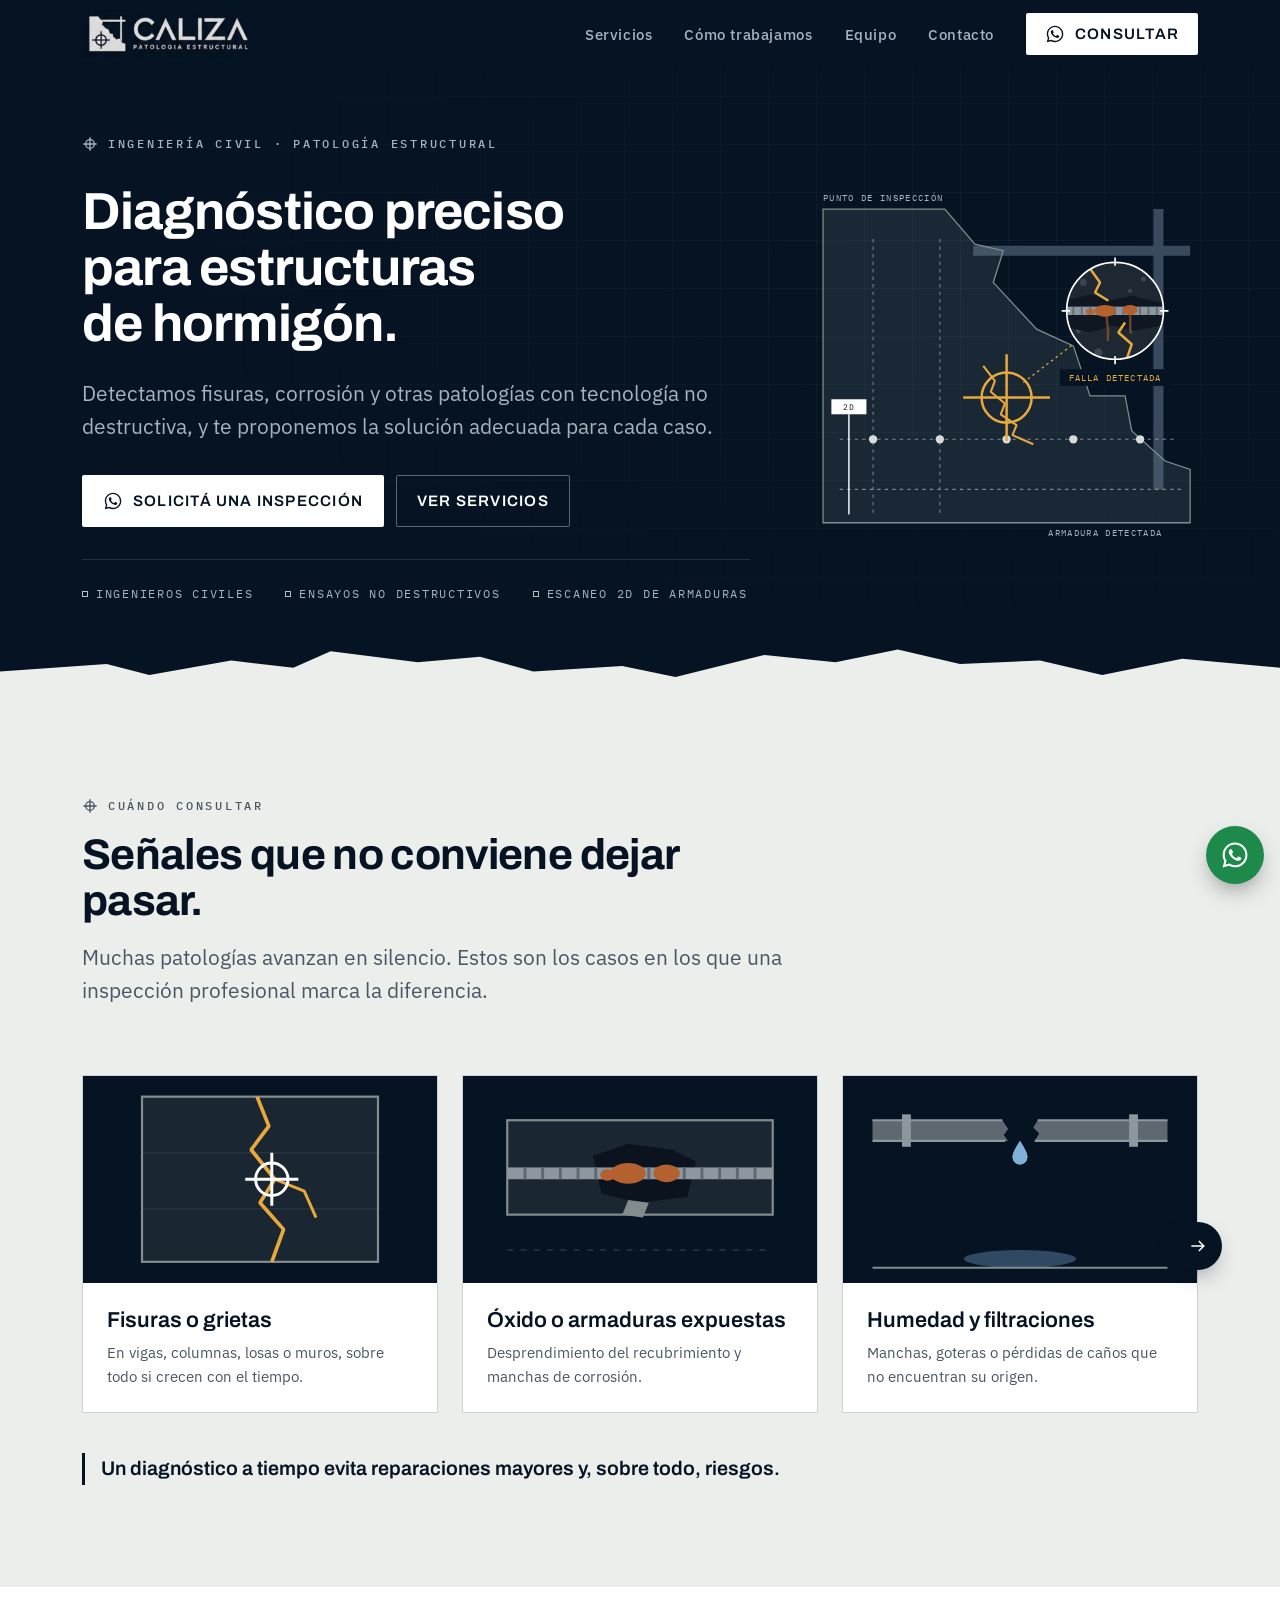
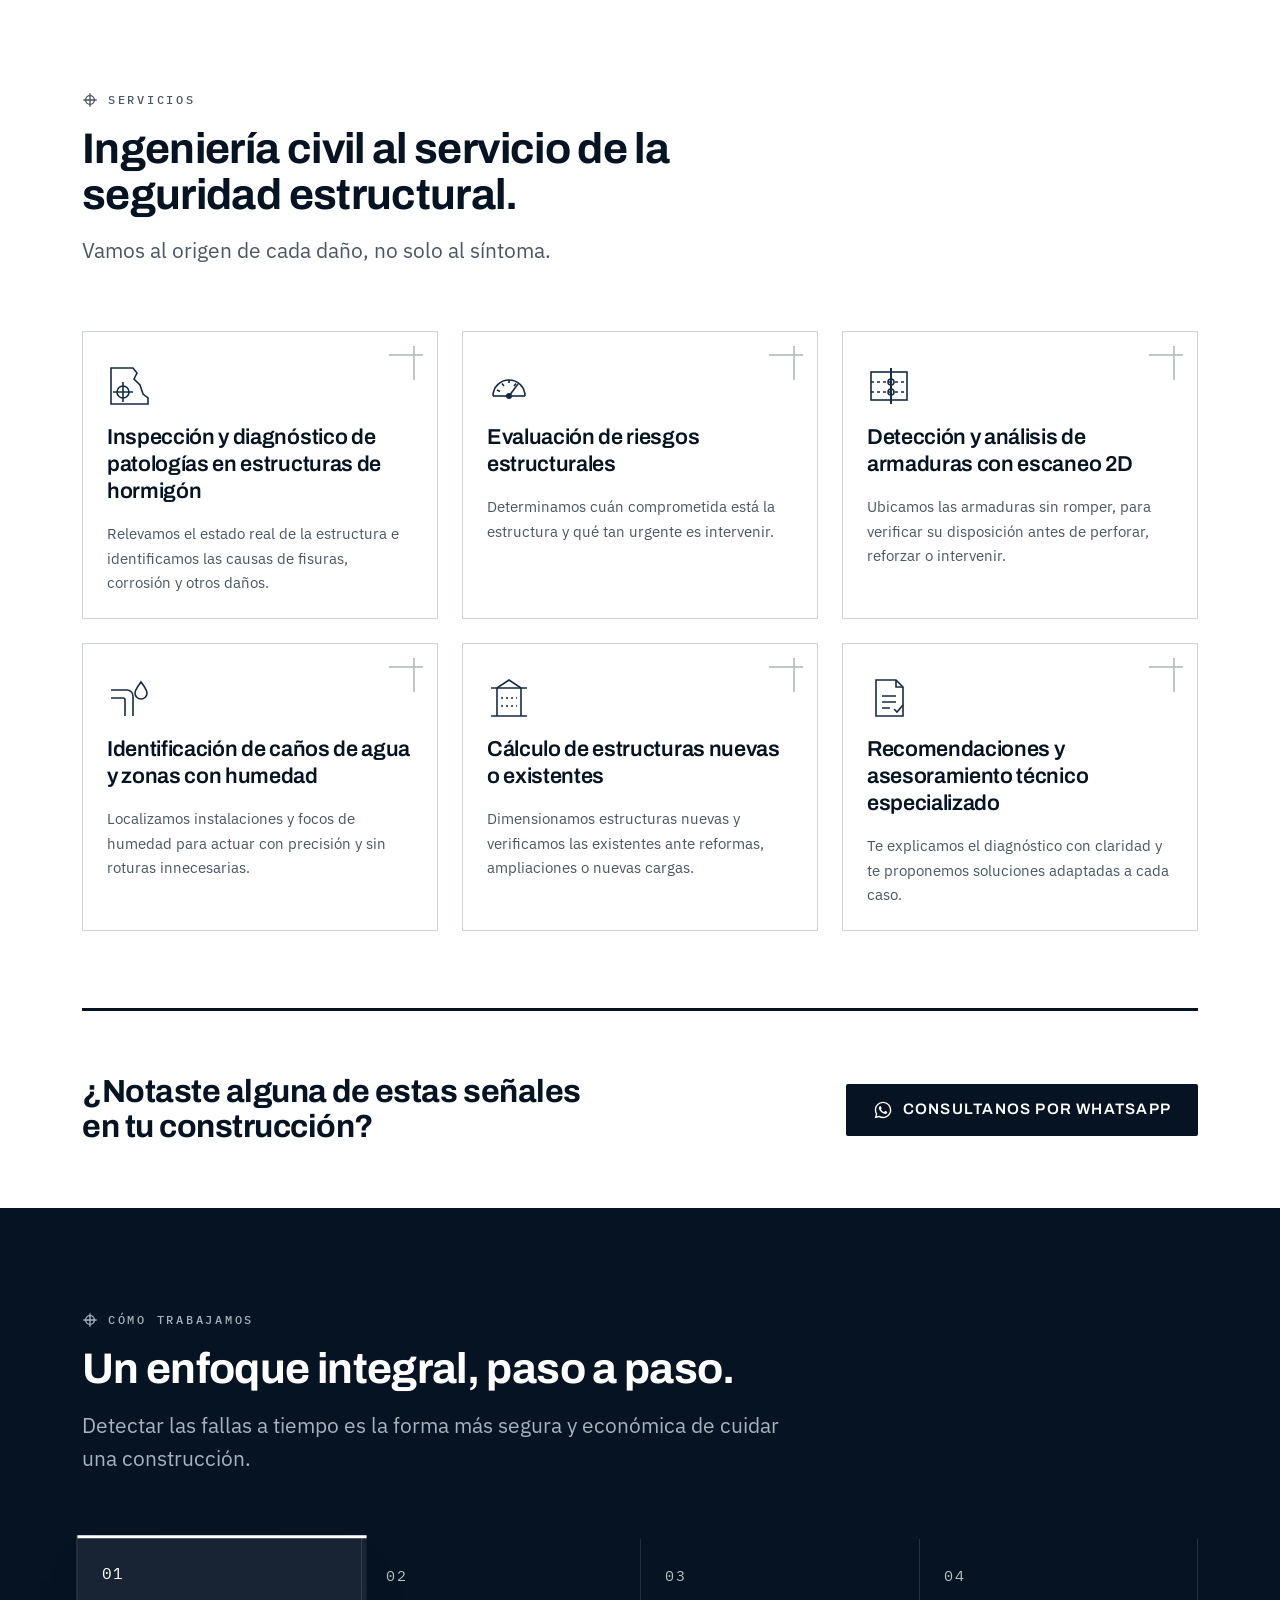
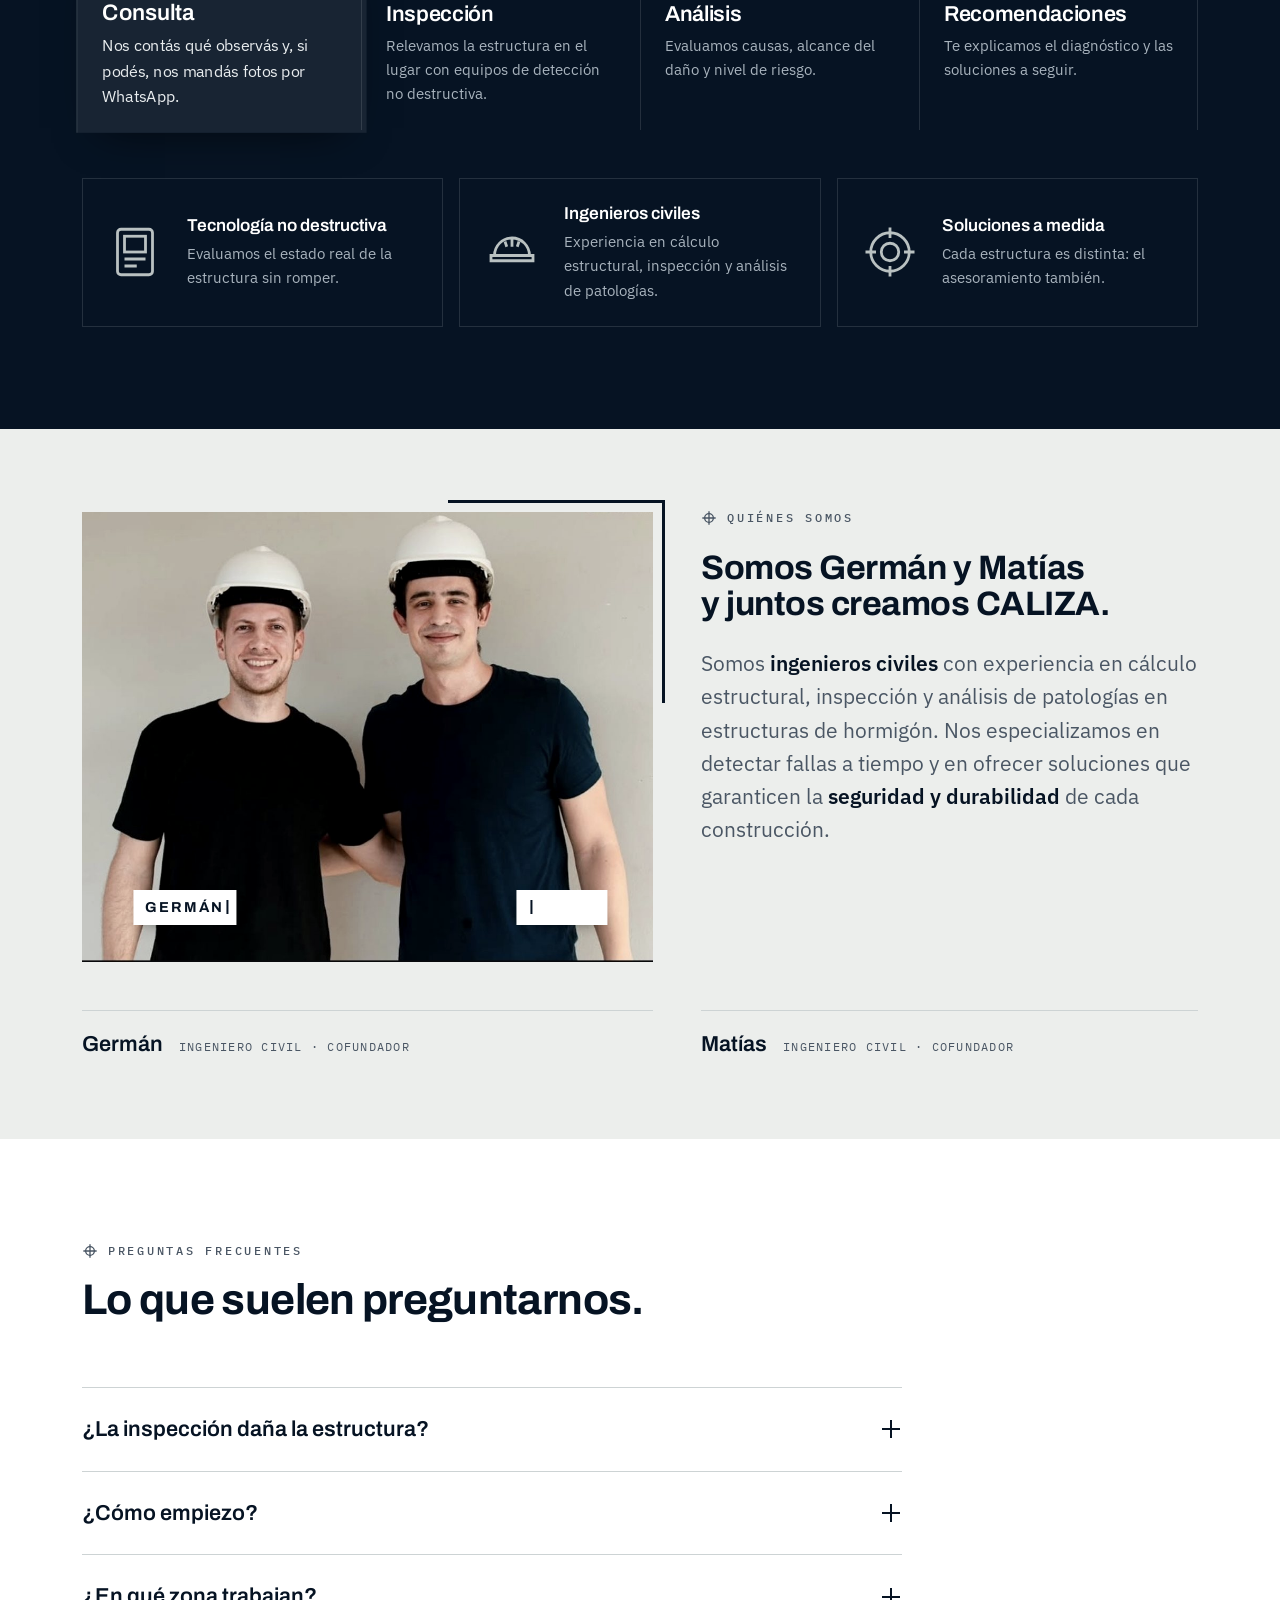
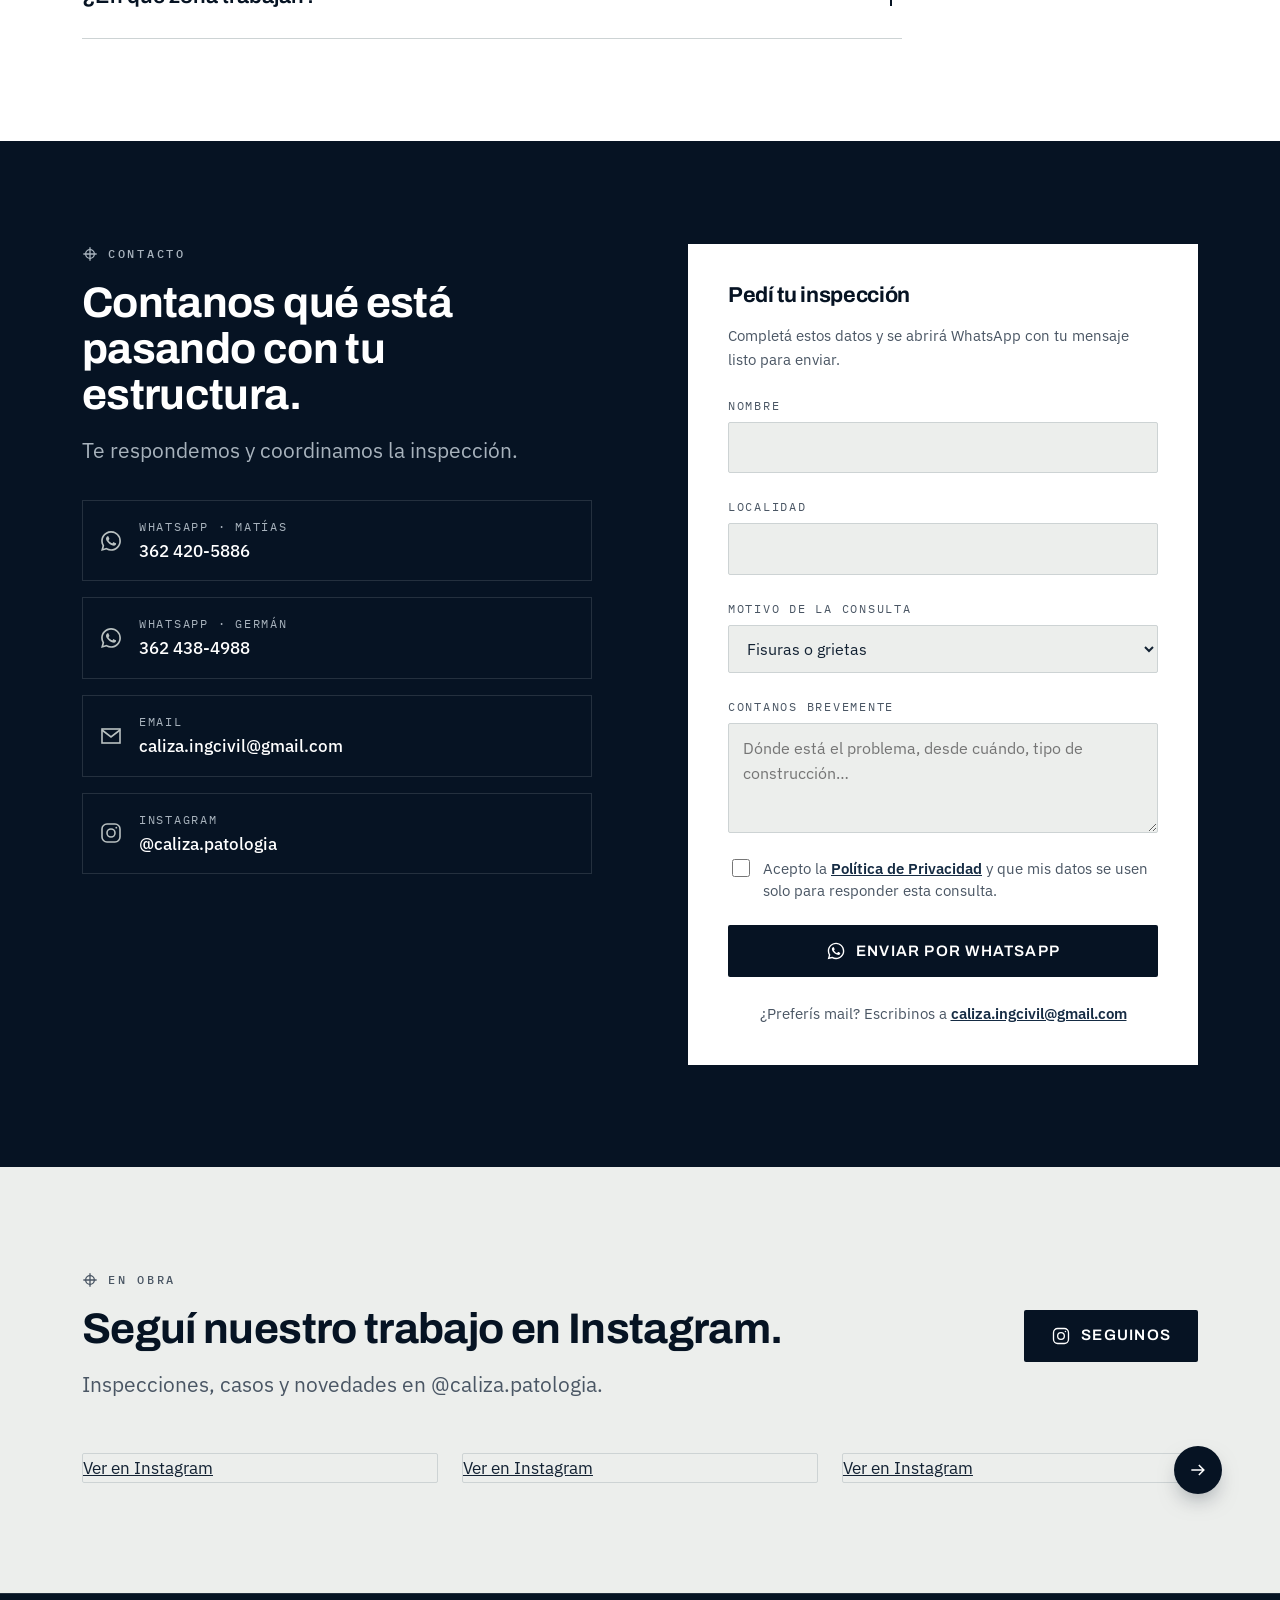
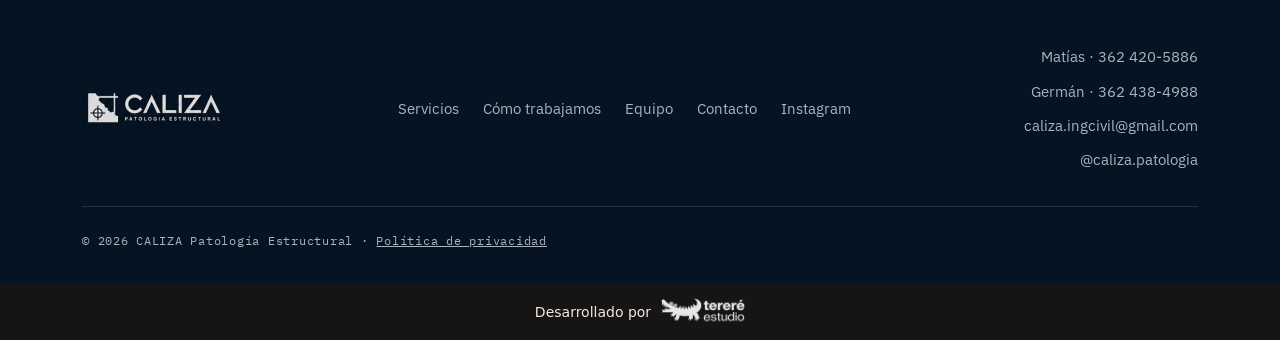
==== commit dca2d4b1: "Seguridad: fuentes locales (sin Google Fonts), CSP font-src 'self', security.txt estándar Tereré y ." ====
--- a/index.html
+++ b/index.html
@@ -19,10 +19,9 @@
 <link rel="icon" type="image/png" href="assets/img/favicon.png">
 <link rel="apple-touch-icon" href="assets/img/apple-touch-icon.png">
 
-<!-- Tipografías: Archivo (titulares) + IBM Plex Sans (texto) + IBM Plex Mono (rótulos técnicos) -->
-<link rel="preconnect" href="https://fonts.googleapis.com">
-<link rel="preconnect" href="https://fonts.gstatic.com" crossorigin>
-<link href="https://fonts.googleapis.com/css2?family=Archivo:wght@500;600;700;800&family=IBM+Plex+Mono:wght@400;500&family=IBM+Plex+Sans:wght@400;500;600&display=swap" rel="stylesheet">
+<!-- Tipografías locales: Archivo (titulares) + IBM Plex Sans (texto) + IBM Plex Mono (rótulos técnicos) -->
+<link rel="preload" href="/fonts/archivo-latin-700-normal.woff2" as="font" type="font/woff2" crossorigin>
+<link rel="stylesheet" href="/fonts/fonts.css">
 
 <!-- Datos estructurados -->
 <script type="application/ld+json">
--- a/fonts/fonts.css
+++ b/fonts/fonts.css
@@ -0,0 +1,10 @@
+/* Tipografías alojadas en el sitio (sin conexión a Google Fonts) */
+@font-face{font-family:"Archivo";font-style:normal;font-weight:500;font-display:swap;src:url("/fonts/archivo-latin-500-normal.woff2") format("woff2")}
+@font-face{font-family:"Archivo";font-style:normal;font-weight:600;font-display:swap;src:url("/fonts/archivo-latin-600-normal.woff2") format("woff2")}
+@font-face{font-family:"Archivo";font-style:normal;font-weight:700;font-display:swap;src:url("/fonts/archivo-latin-700-normal.woff2") format("woff2")}
+@font-face{font-family:"Archivo";font-style:normal;font-weight:800;font-display:swap;src:url("/fonts/archivo-latin-800-normal.woff2") format("woff2")}
+@font-face{font-family:"IBM Plex Sans";font-style:normal;font-weight:400;font-display:swap;src:url("/fonts/ibm-plex-sans-latin-400-normal.woff2") format("woff2")}
+@font-face{font-family:"IBM Plex Sans";font-style:normal;font-weight:500;font-display:swap;src:url("/fonts/ibm-plex-sans-latin-500-normal.woff2") format("woff2")}
+@font-face{font-family:"IBM Plex Sans";font-style:normal;font-weight:600;font-display:swap;src:url("/fonts/ibm-plex-sans-latin-600-normal.woff2") format("woff2")}
+@font-face{font-family:"IBM Plex Mono";font-style:normal;font-weight:400;font-display:swap;src:url("/fonts/ibm-plex-mono-latin-400-normal.woff2") format("woff2")}
+@font-face{font-family:"IBM Plex Mono";font-style:normal;font-weight:500;font-display:swap;src:url("/fonts/ibm-plex-mono-latin-500-normal.woff2") format("woff2")}
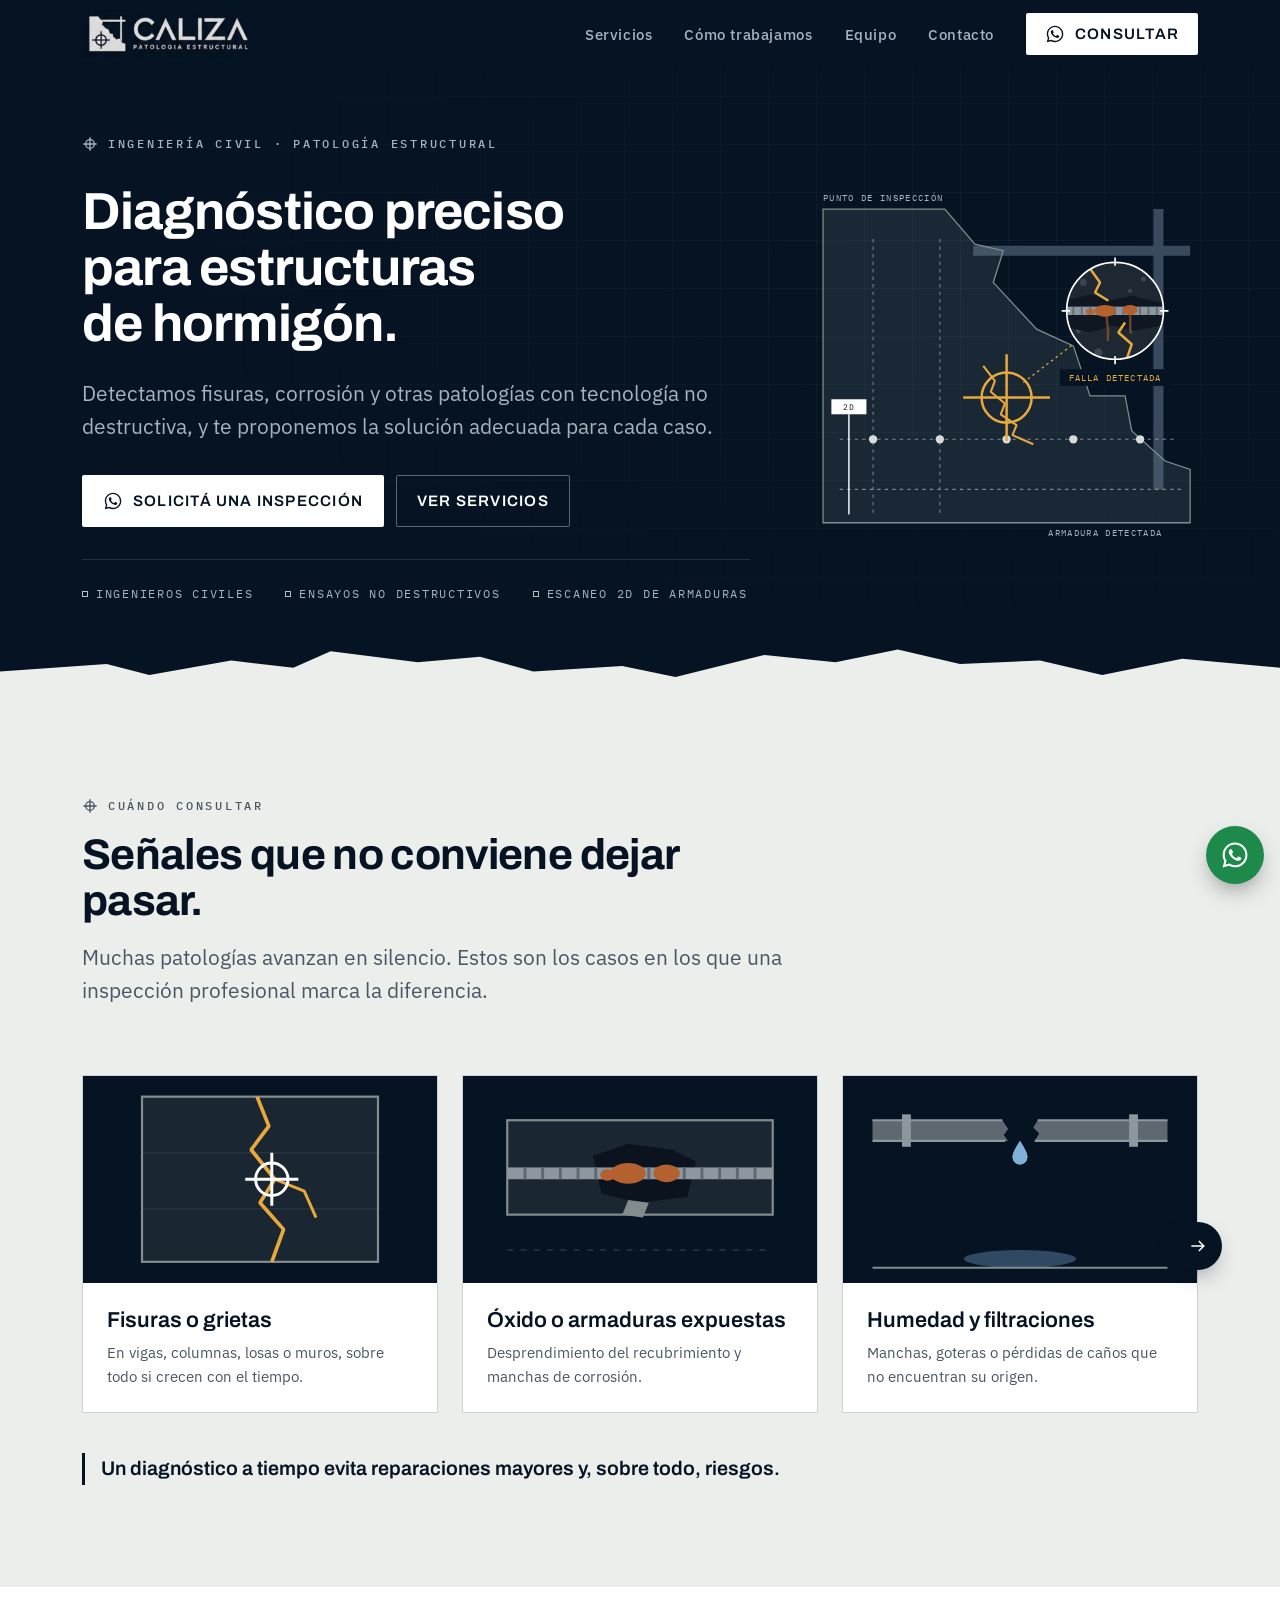
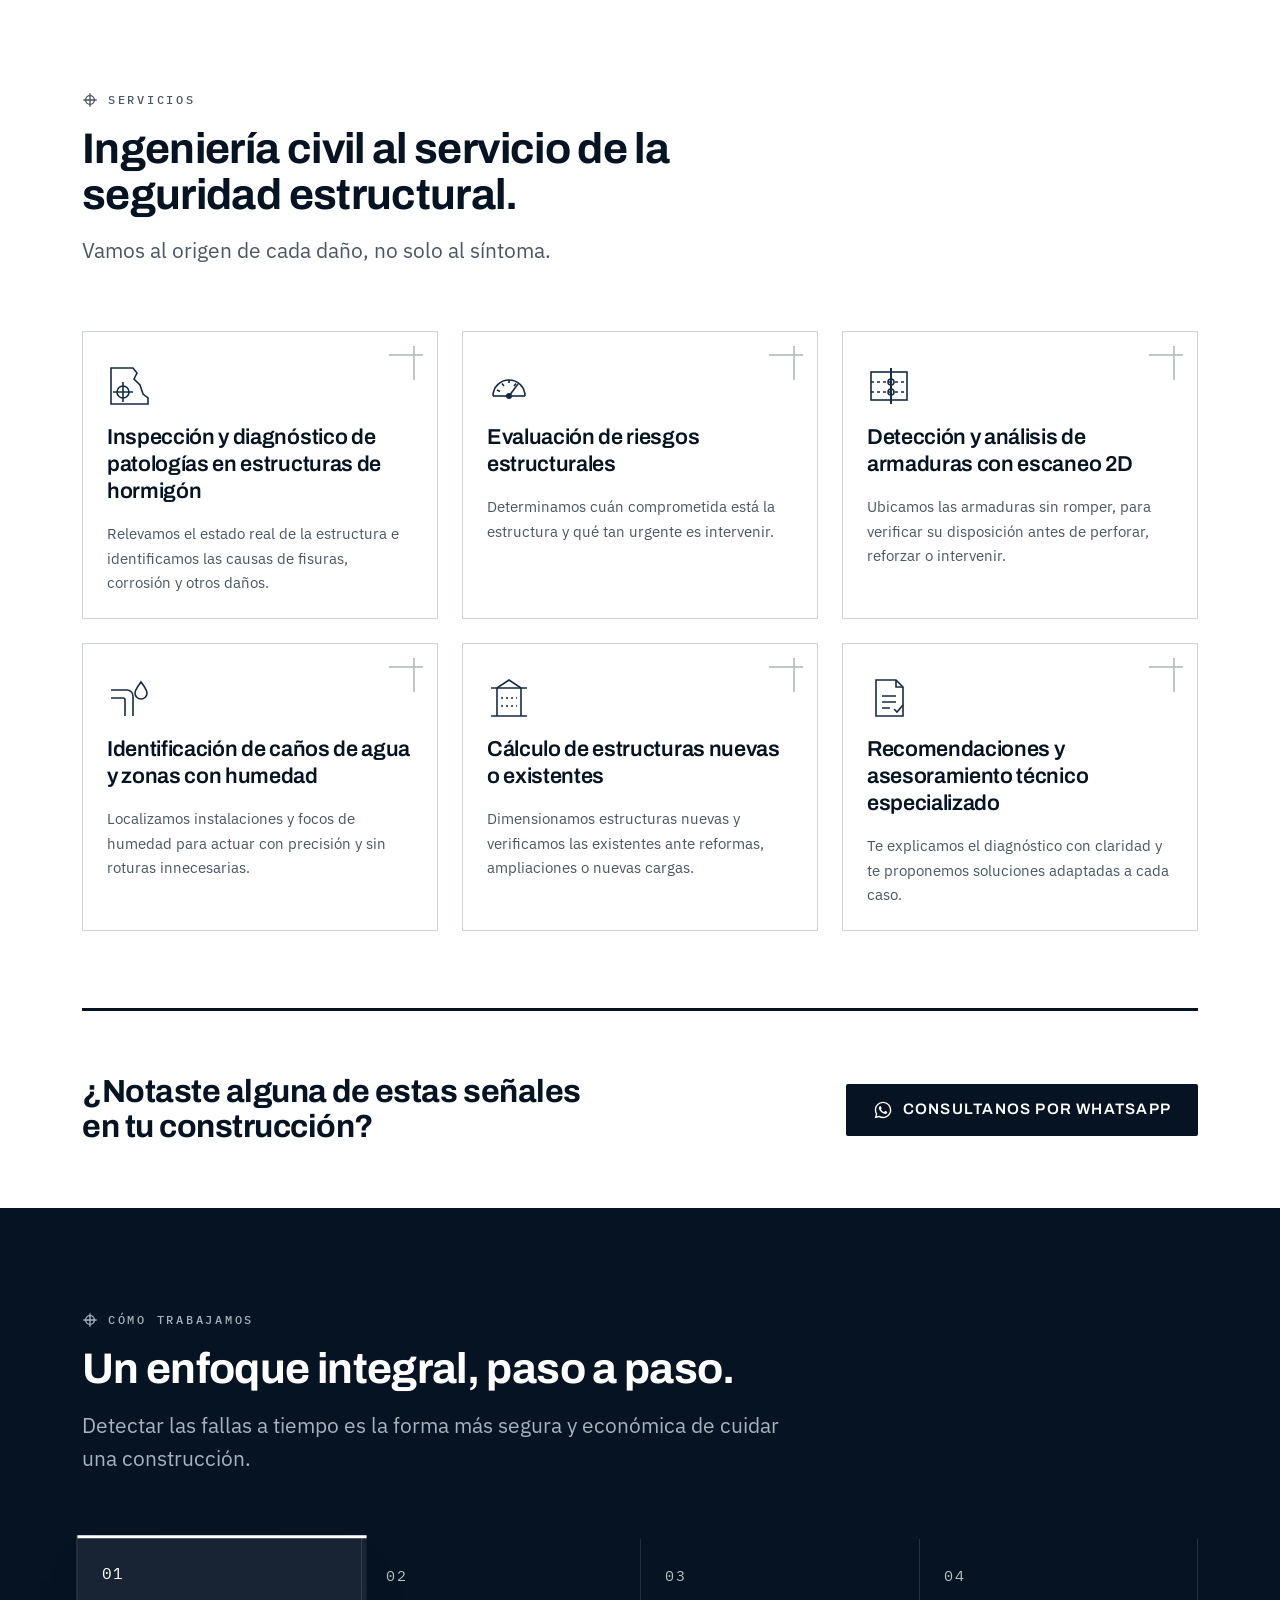
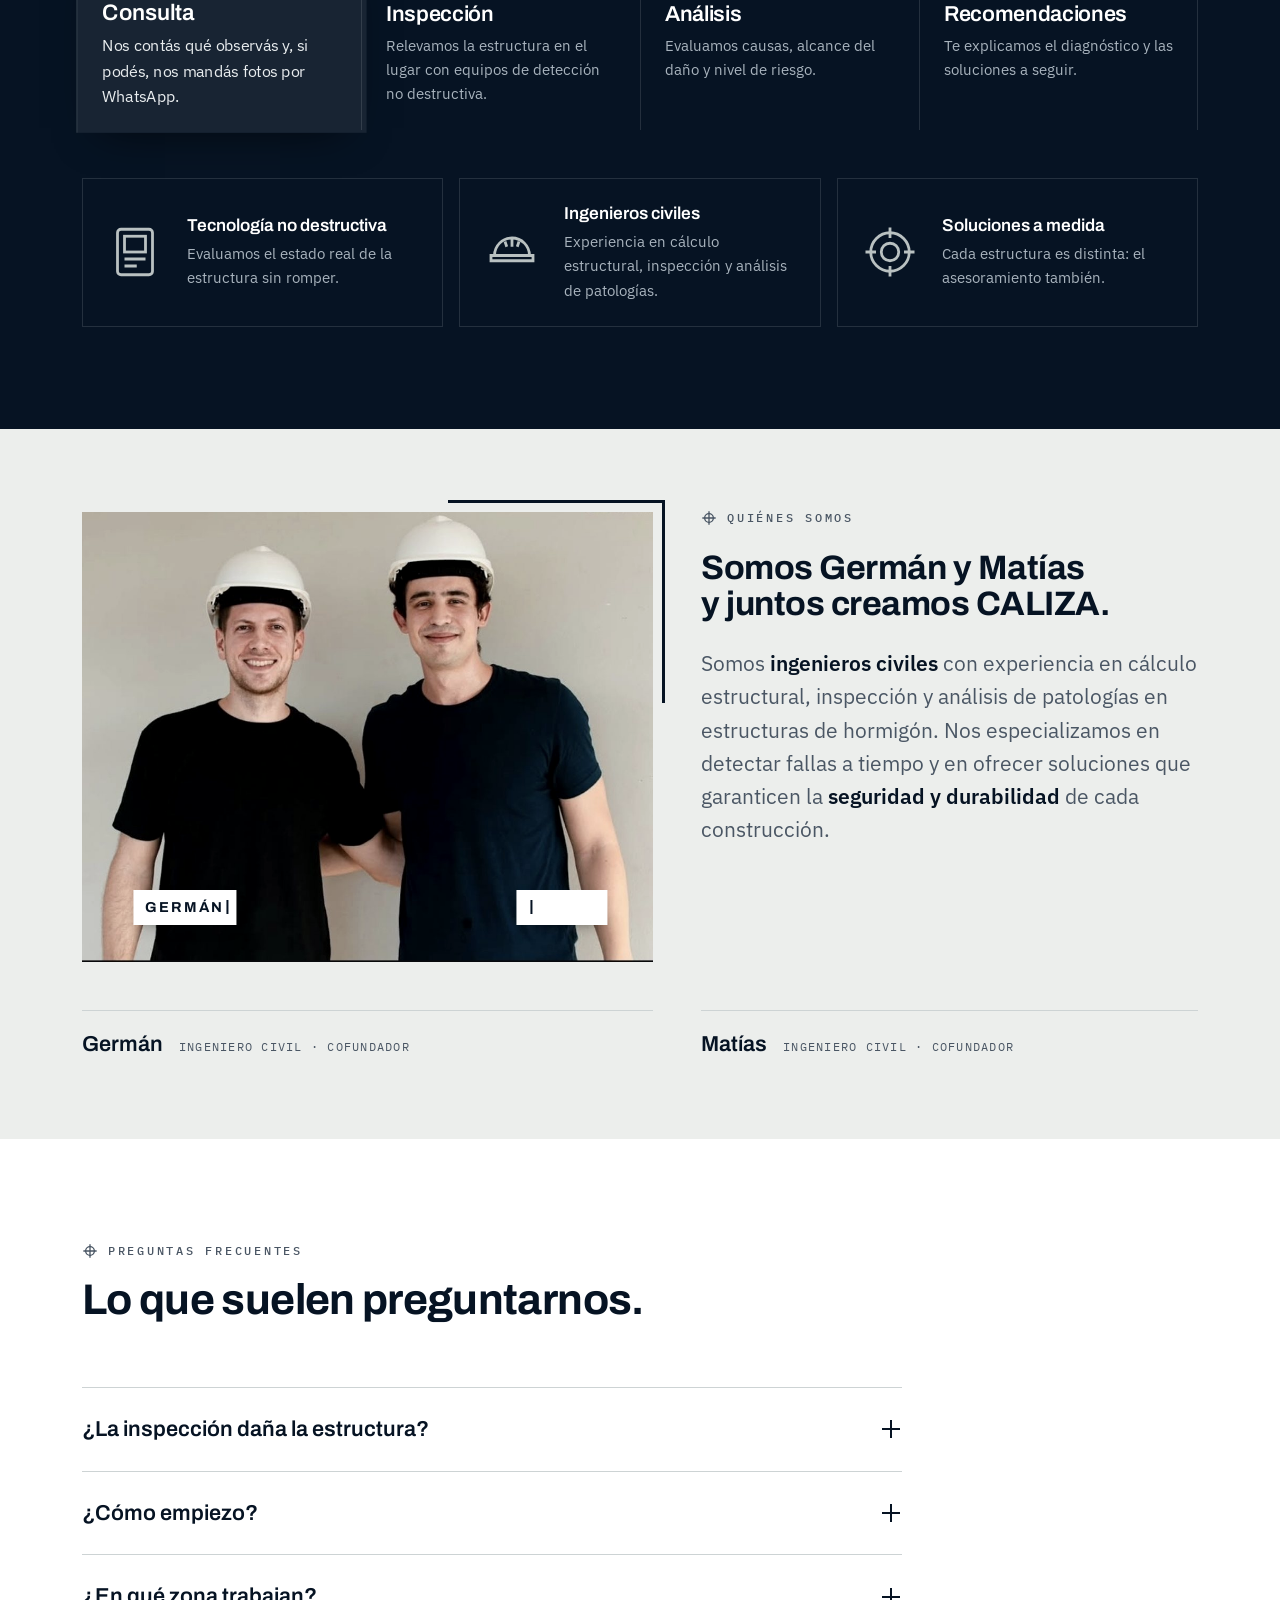
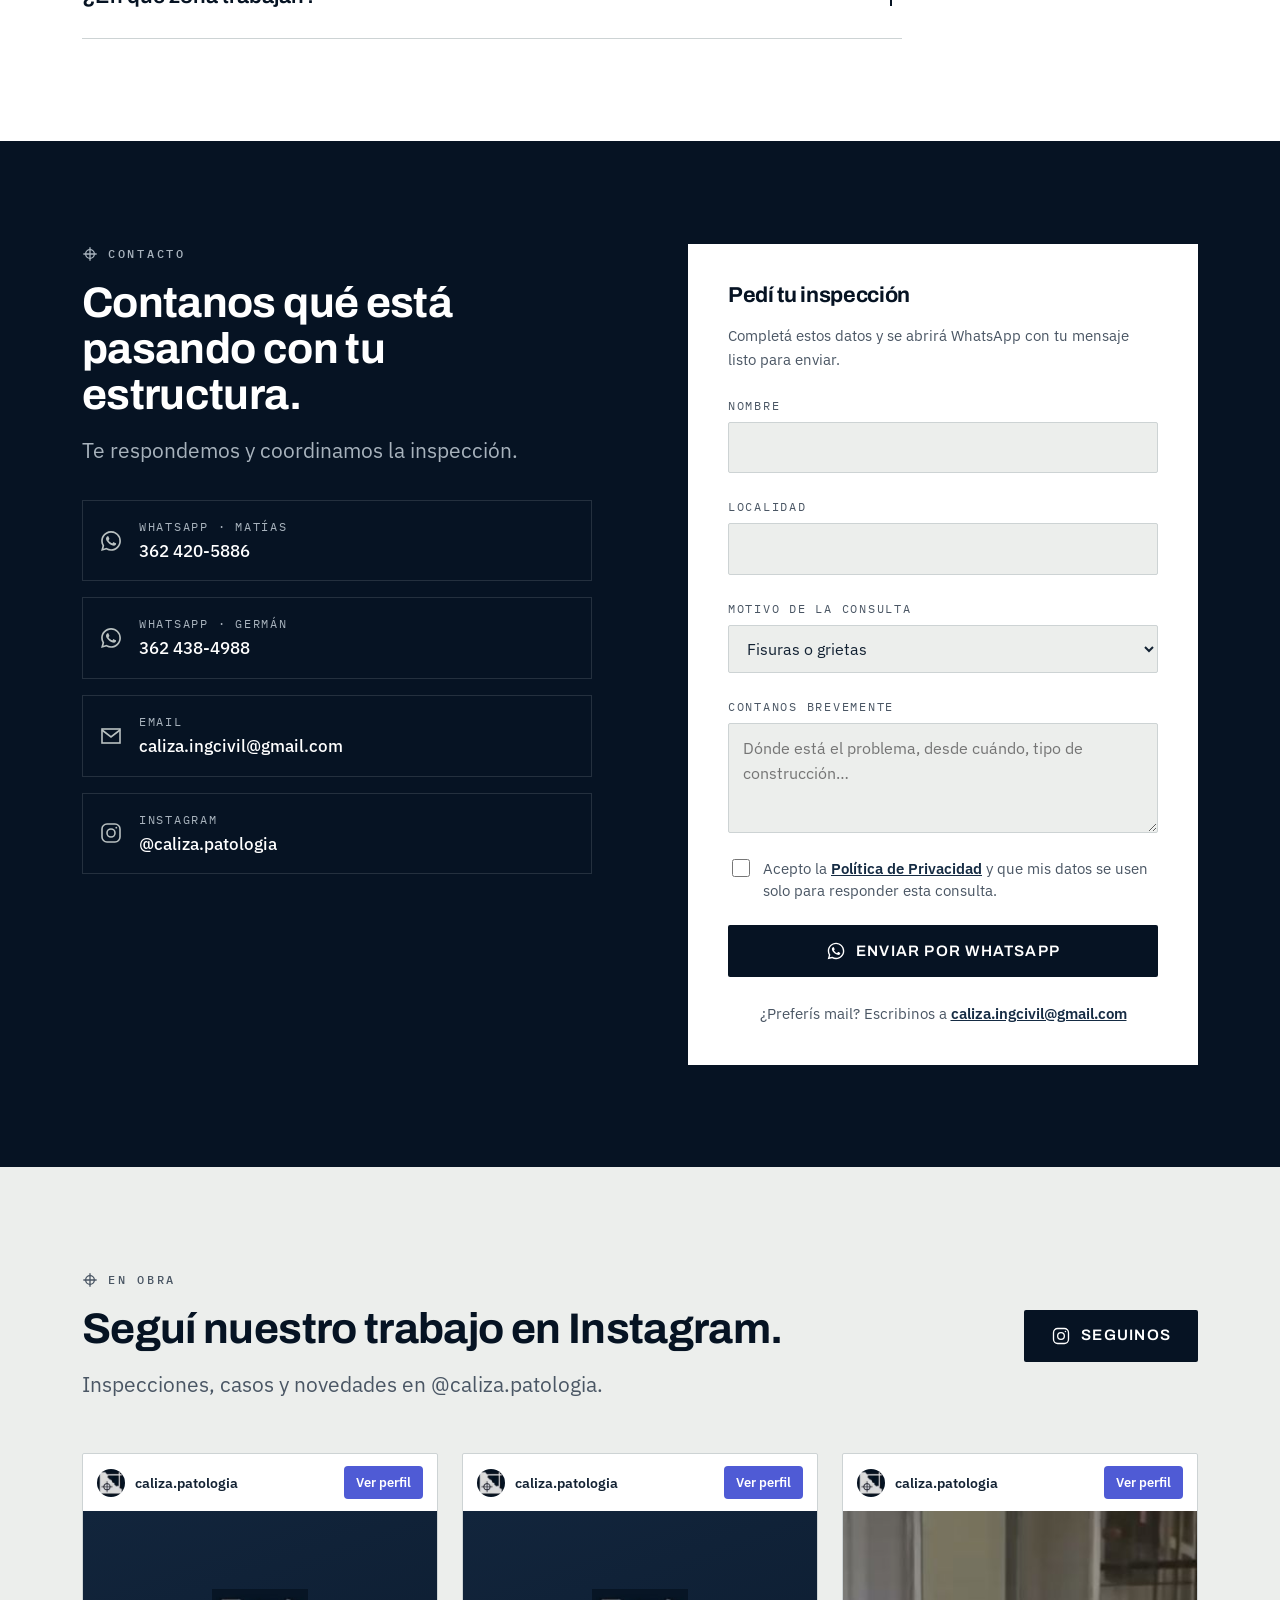
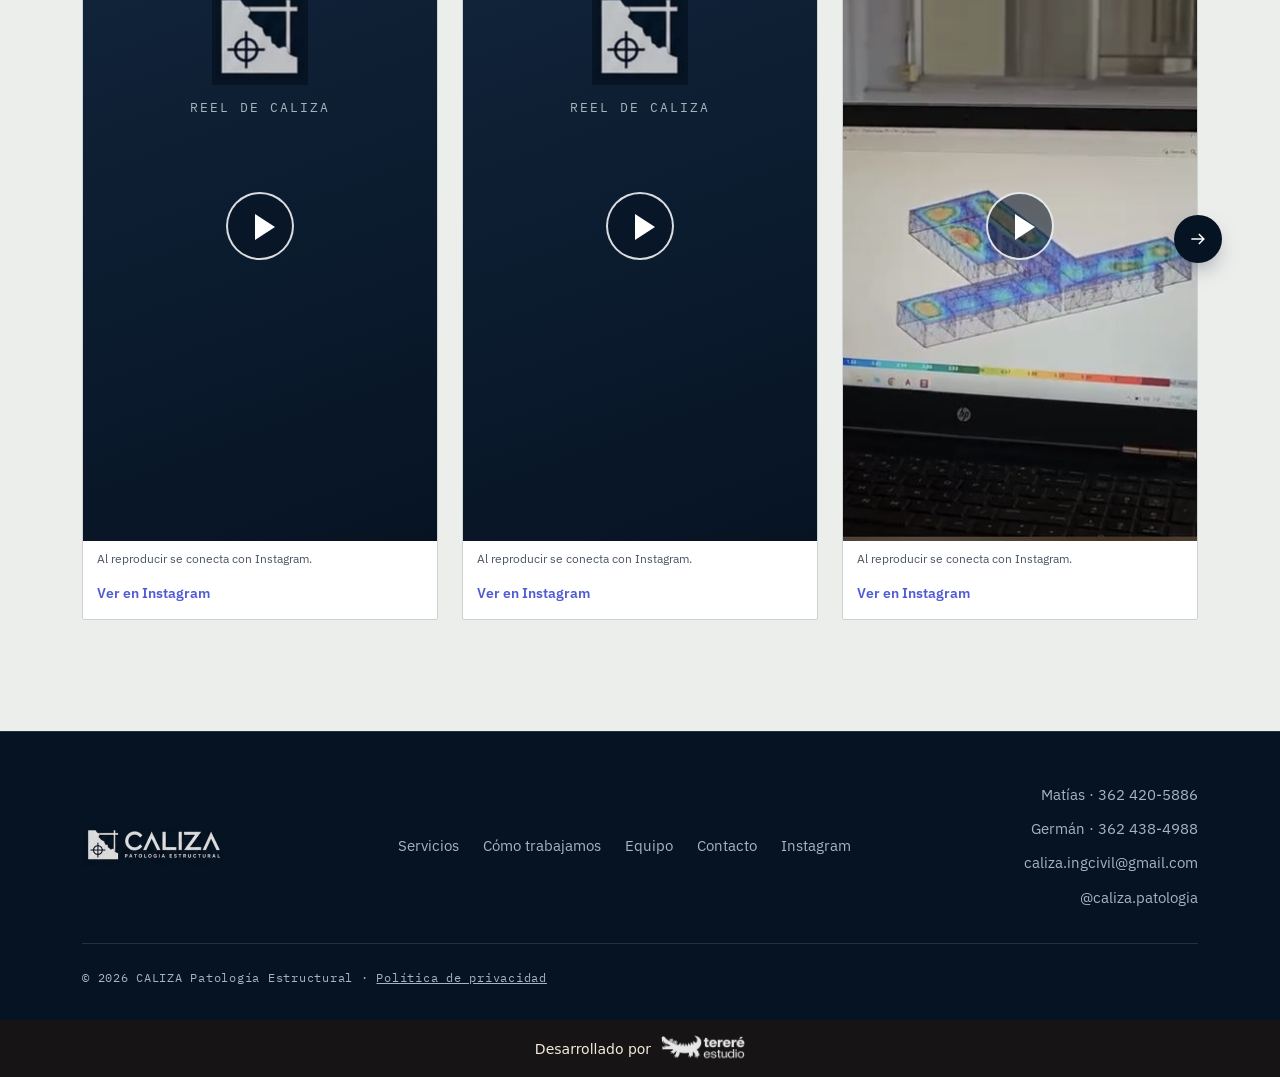
==== commit 6aedb978: "Instagram: fachada sin rastreo (portadas locales; el embed carga recién al reproducir) Co-Authored-B" ====
--- a/index.html
+++ b/index.html
@@ -440,6 +440,25 @@
 /* --- Instagram --- */
 .ig-head{display:flex;flex-wrap:wrap;gap:var(--s4);align-items:center;justify-content:space-between;margin-bottom:clamp(32px,4vw,48px)}
 .ig-head .section-head{margin-bottom:0}
+/* Instagram: fachada (portada local; el embed carga al tocar reproducir) */
+.ig-card{background:var(--white);border:1px solid var(--line-light);border-radius:2px;display:flex;flex-direction:column;align-self:flex-start}
+.ig-card.ig-loaded{border:0;background:transparent}
+.ig-head-row{display:flex;align-items:center;gap:10px;padding:12px 14px;font-size:.9rem;color:var(--text)}
+.ig-head-row b{font-weight:600;flex:1;min-width:0;overflow:hidden;text-overflow:ellipsis;white-space:nowrap}
+.ig-avatar{width:28px;height:28px;border-radius:50%;object-fit:cover}
+.ig-profile{background:#4f5bd5;color:#fff;font-weight:600;font-size:.82rem;padding:6px 12px;border-radius:4px;text-decoration:none;white-space:nowrap}
+.ig-play{position:relative;display:block;width:100%;aspect-ratio:9/16;padding:0;border:0;background:#0b141e;cursor:pointer;overflow:hidden}
+.ig-play img{width:100%;height:100%;object-fit:cover;display:block;transition:transform .4s ease}
+.ig-play:hover img{transform:scale(1.03)}
+.ig-play:focus-visible{outline:3px solid var(--navy-700);outline-offset:-3px}
+.ig-cover-brand{position:absolute;inset:0;display:flex;flex-direction:column;align-items:center;justify-content:flex-start;padding-top:22%;gap:14px;background:linear-gradient(160deg,var(--navy-800),var(--navy-950));color:var(--on-dark-muted);font-family:var(--font-mono);font-size:.8rem;letter-spacing:.16em;text-transform:uppercase}
+.ig-cover-brand img{width:96px;height:96px;opacity:.85}
+.ig-play-icon{position:absolute;left:50%;top:50%;width:68px;height:68px;margin:-34px 0 0 -34px;border-radius:50%;background:rgba(6,19,35,.55);border:2px solid rgba(255,255,255,.85);transition:background .2s}
+.ig-play-icon::after{content:"";position:absolute;left:27px;top:20px;border-left:20px solid #fff;border-top:13px solid transparent;border-bottom:13px solid transparent}
+.ig-play:hover .ig-play-icon{background:rgba(6,19,35,.8)}
+.ig-note{margin:0;padding:8px 14px 0;font-size:.75rem;color:var(--text-muted)}
+.ig-foot{padding:10px 14px 14px}
+.ig-foot a{color:#4f5bd5;font-weight:600;font-size:.88rem;text-decoration:none}
 .ig-feed > *{min-width:0!important}
 .ig-feed .instagram-media{max-width:none!important;margin:0!important;border:1px solid var(--line-light)!important;border-radius:2px!important;box-shadow:none!important}
 .ig-feed .ig-empty{flex-basis:100%!important}
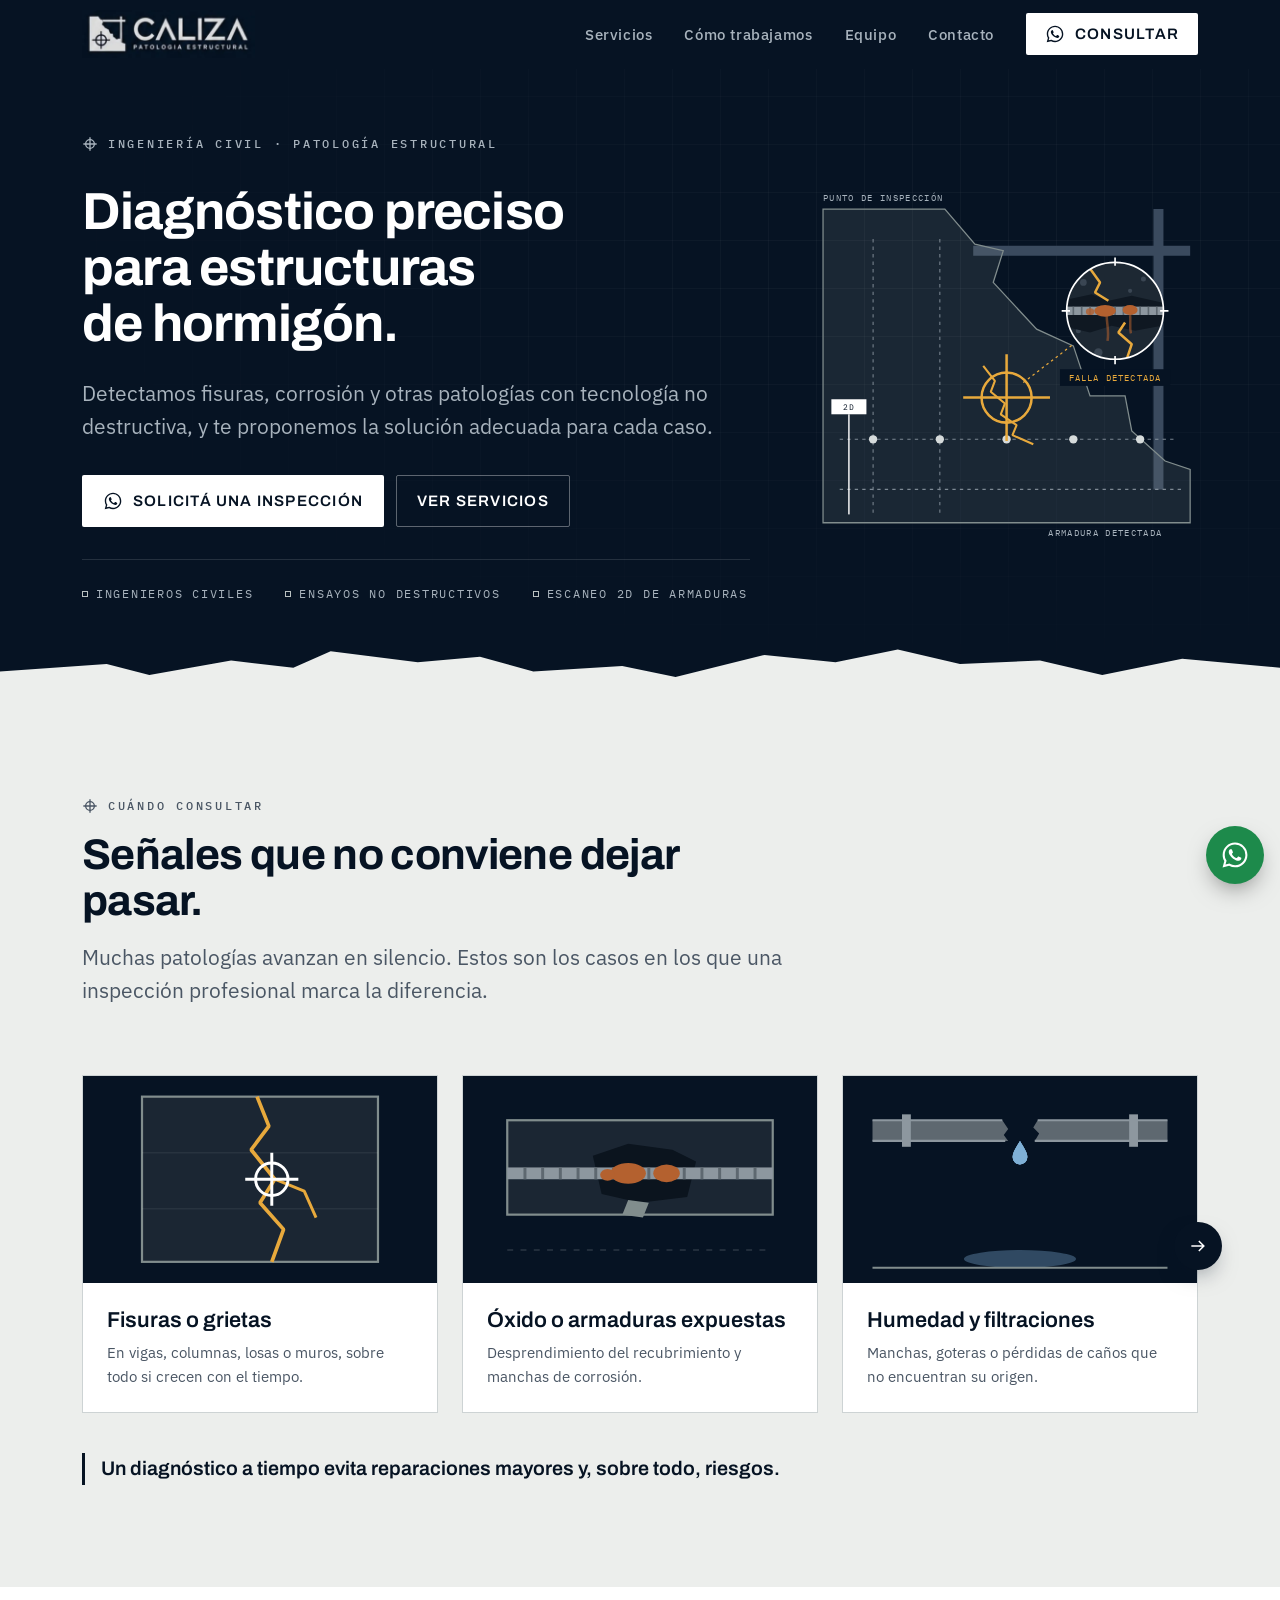
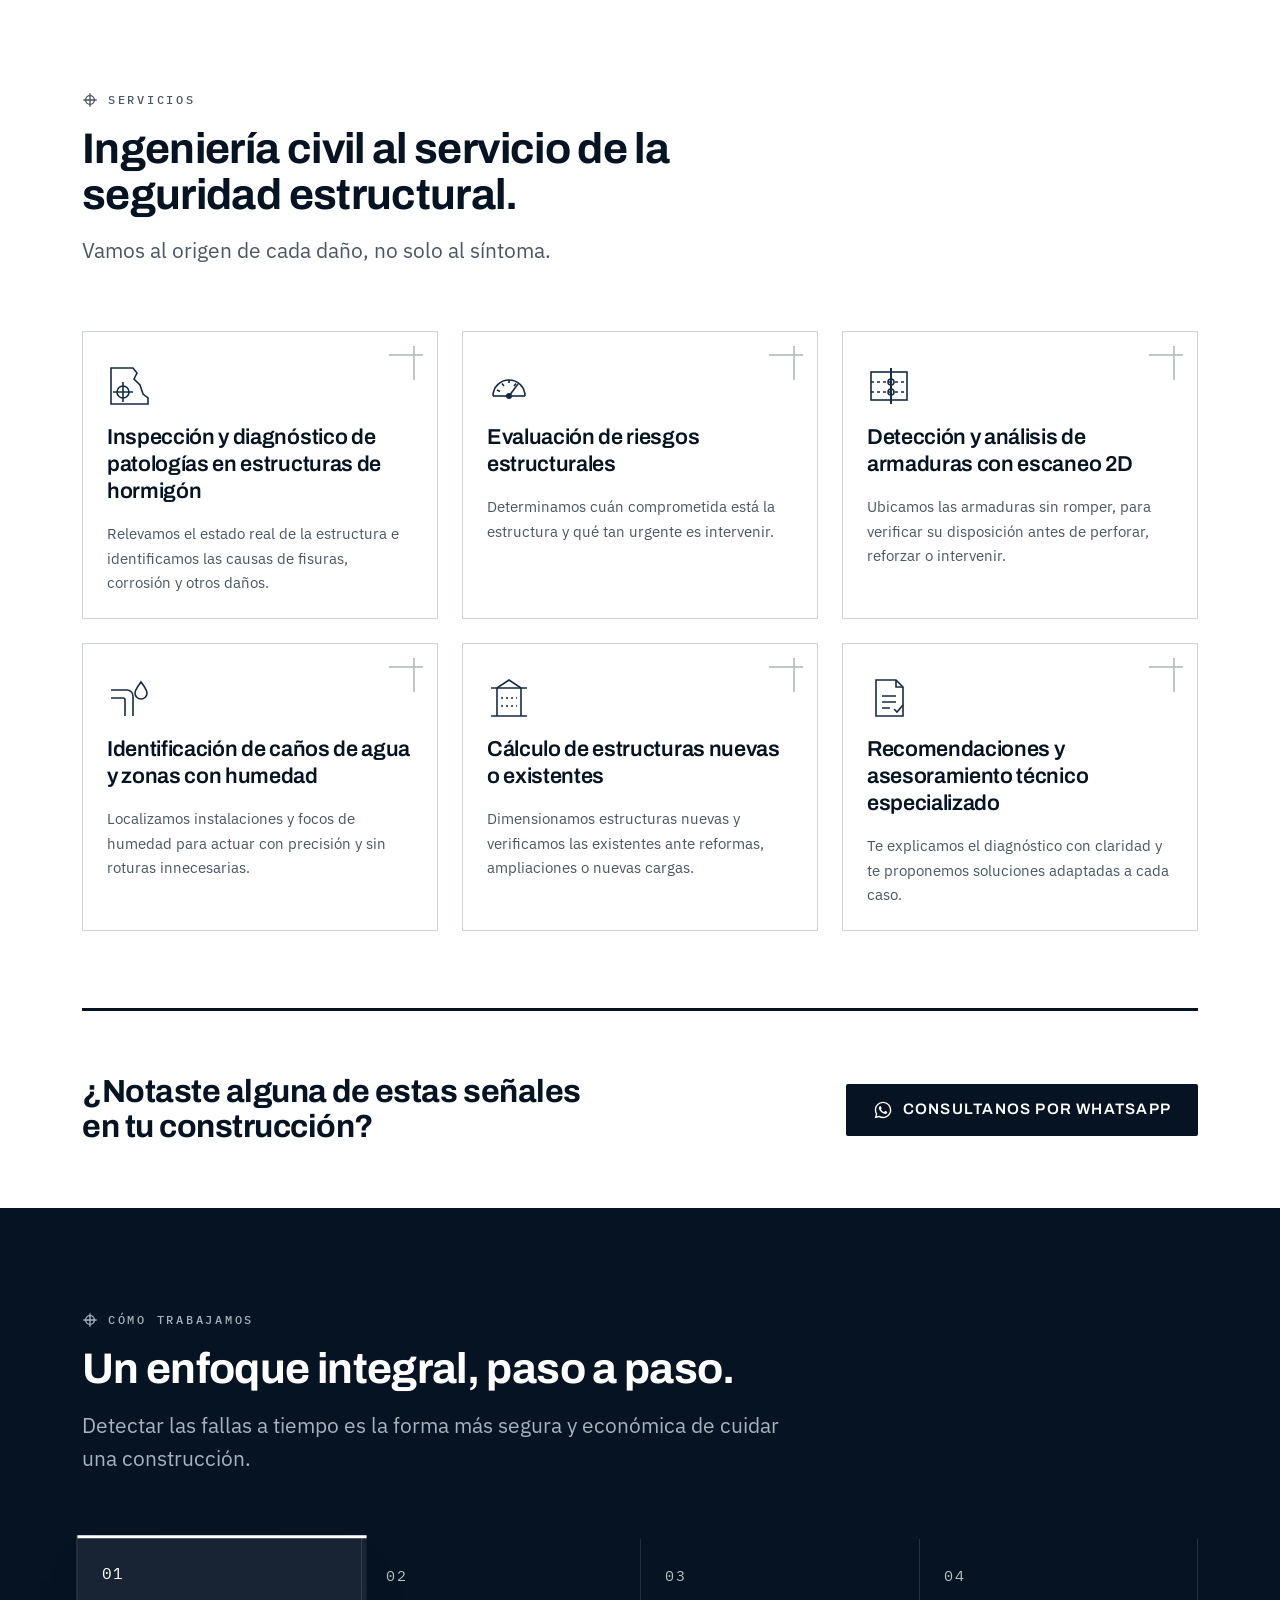
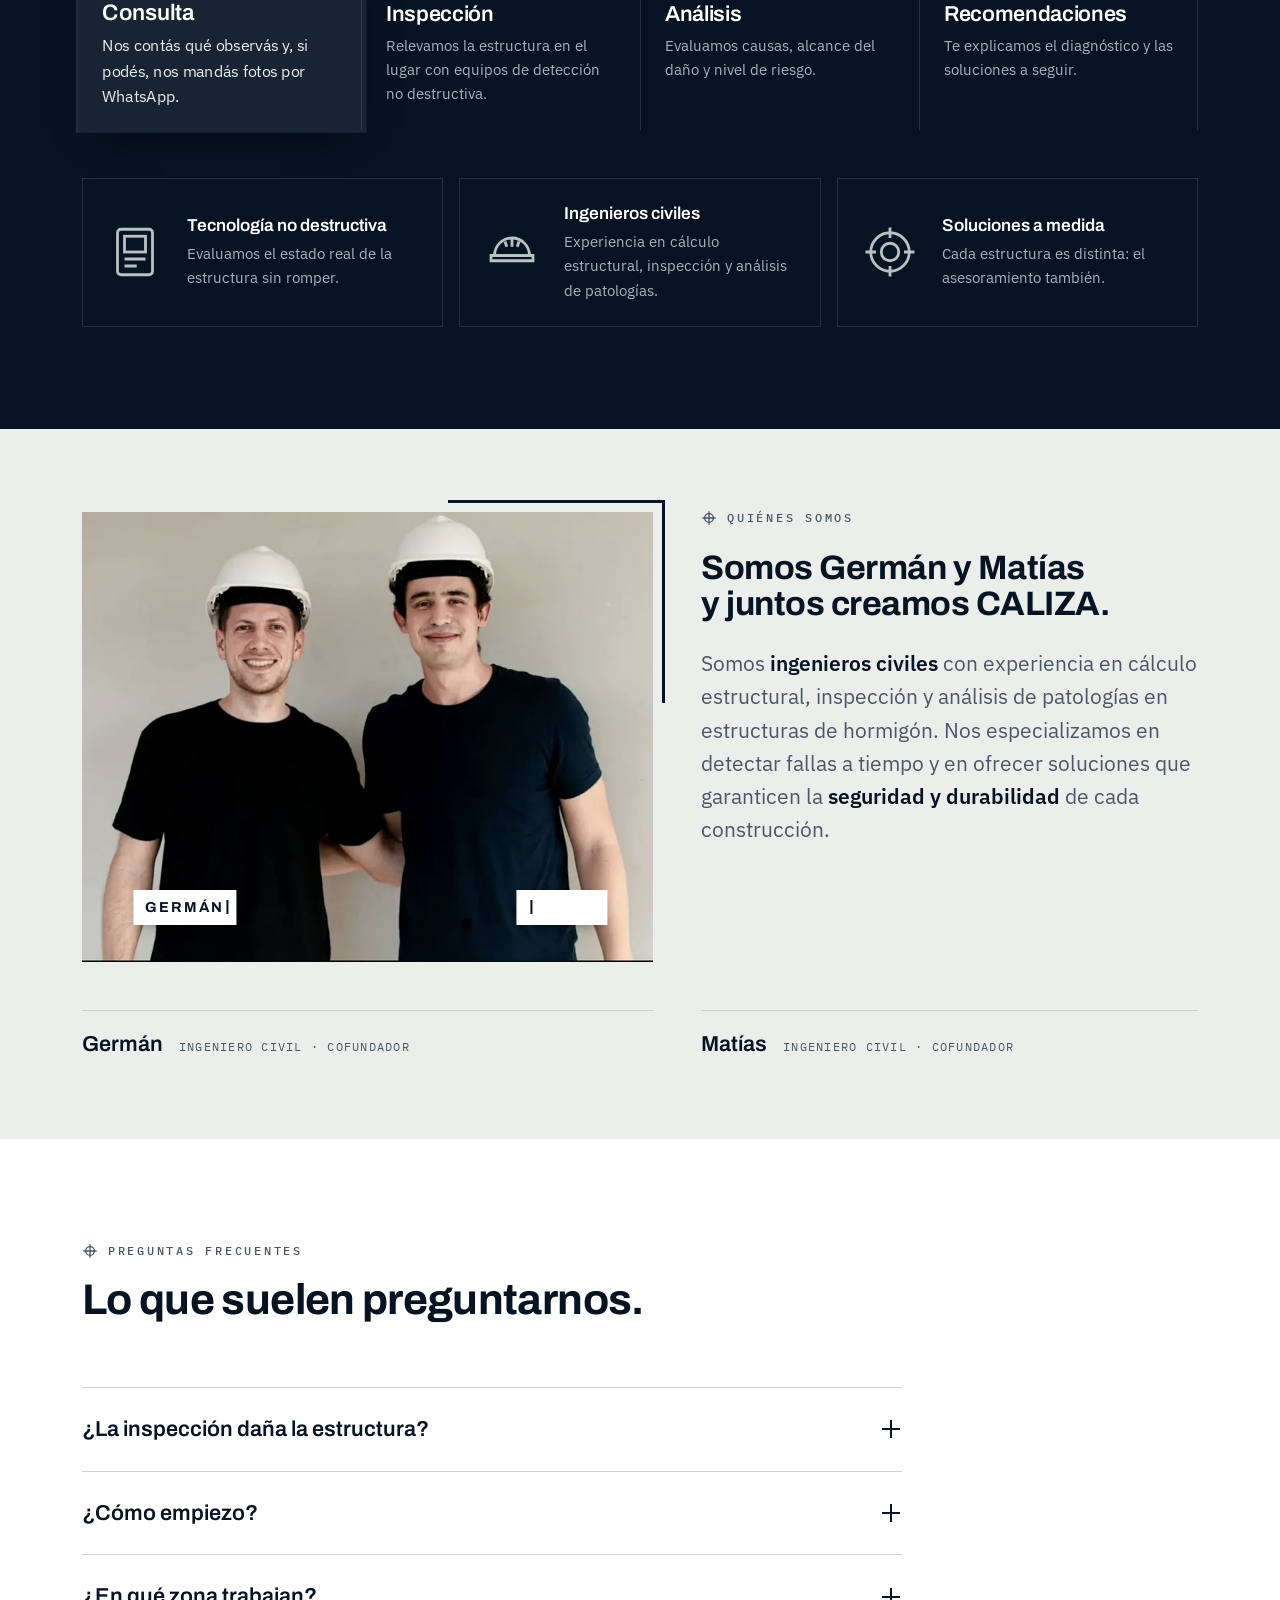
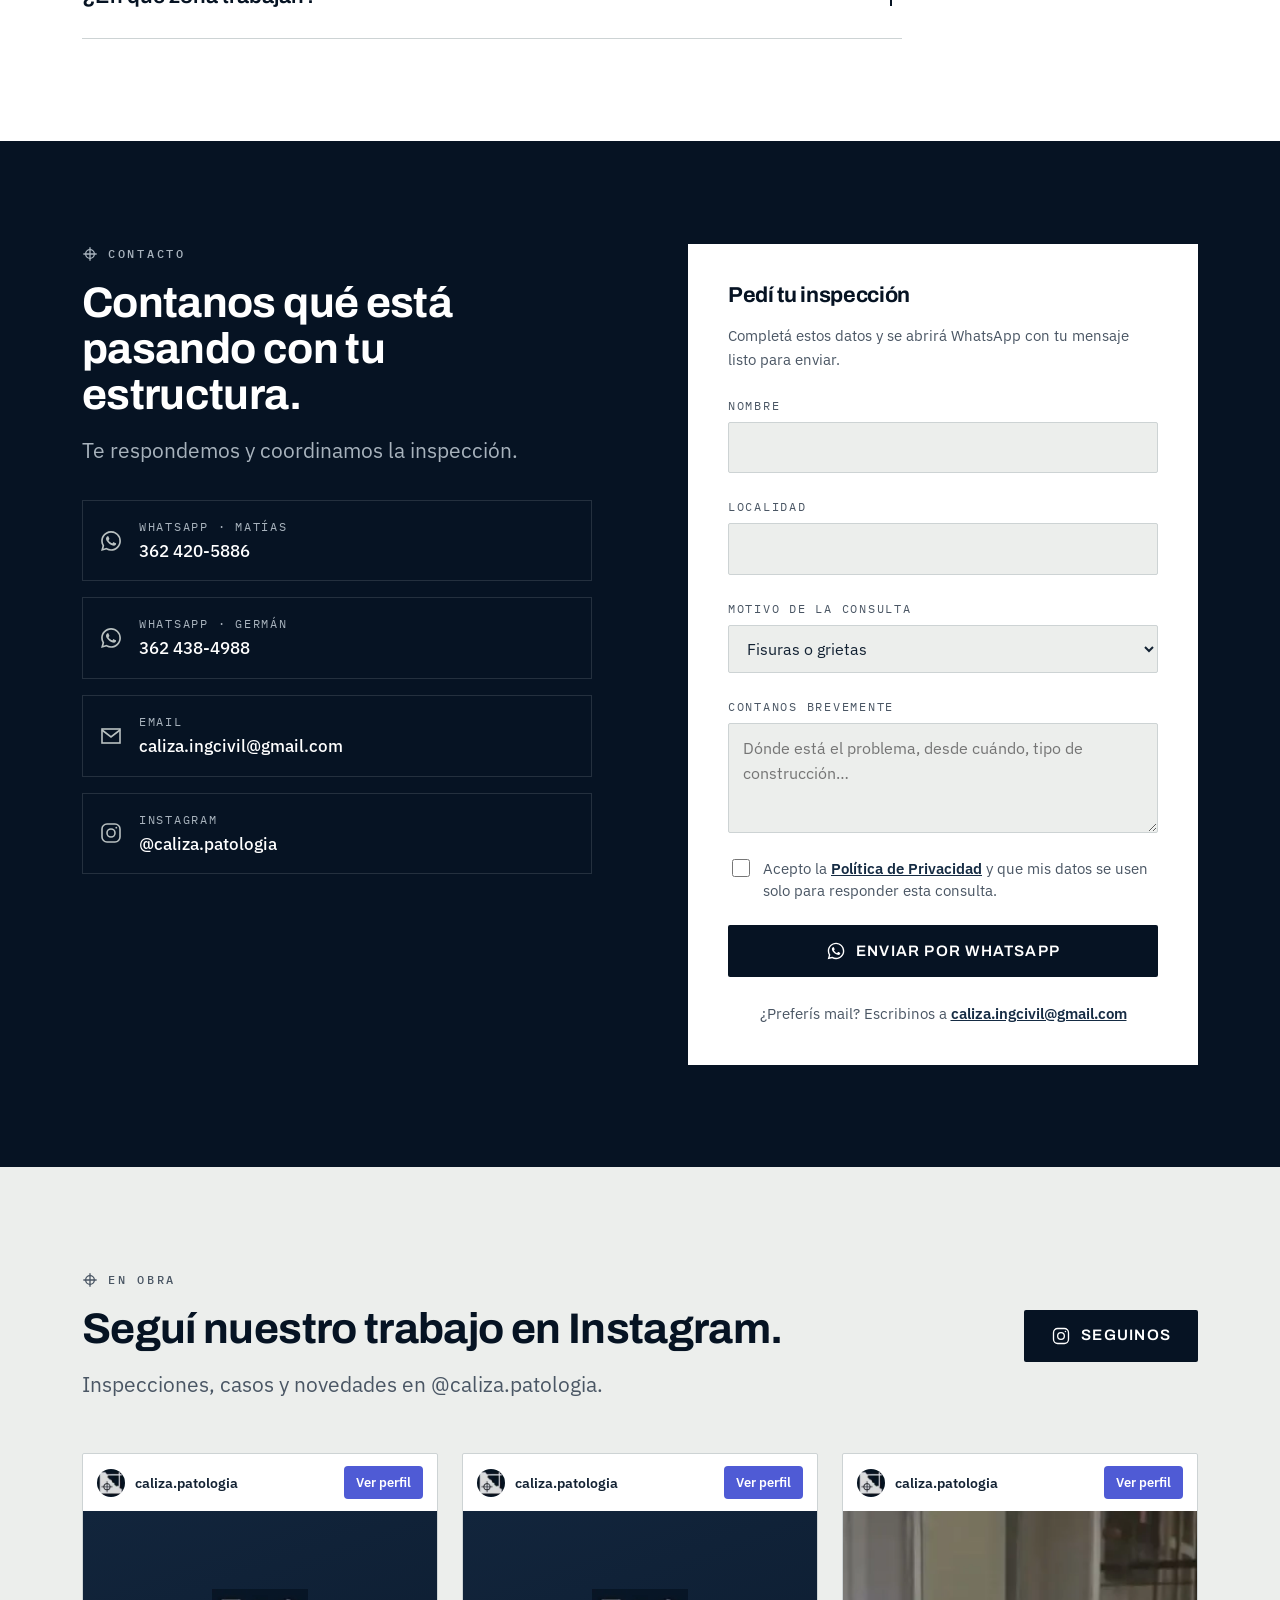
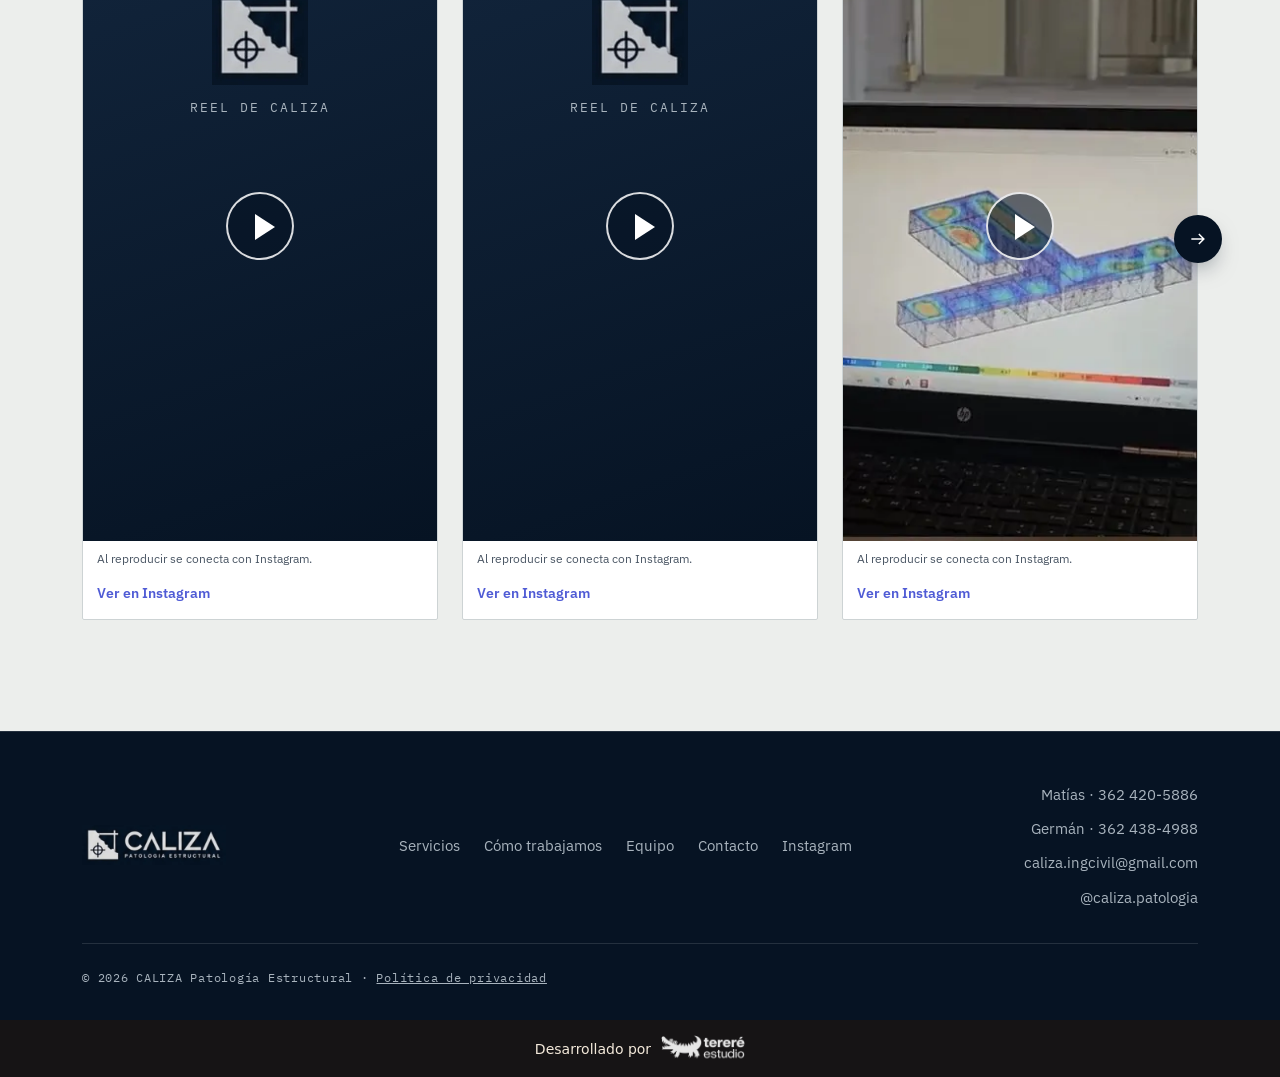
==== commit ef23e984: "Imágenes: WebP redimensionadas, sin metadatos, con lazy/async y logo del header con prioridad alta C" ====
--- a/index.html
+++ b/index.html
@@ -31,7 +31,7 @@
   "name": "CALIZA Patología Estructural",
   "description": "Inspección, diagnóstico y evaluación de patologías en estructuras de hormigón. Escaneo 2D de armaduras, detección de humedad y cálculo estructural.",
   "image": "assets/img/og-caliza.jpg",
-  "logo": "assets/img/caliza-isotipo.png",
+  "logo": "assets/img/caliza-isotipo.webp",
   "telephone": ["+5493624205886", "+5493624384988"],
   "sameAs": ["https://www.instagram.com/caliza.patologia"],
   "founder": [
@@ -557,7 +557,7 @@
 <header class="site-header" id="top">
   <div class="container header-inner">
     <a class="brand" href="#top" aria-label="CALIZA Patología Estructural, ir al inicio">
-      <img src="assets/img/caliza-logo-horizontal.jpg" alt="CALIZA Patología Estructural" width="1079" height="300">
+      <img src="assets/img/caliza-logo-horizontal.webp" alt="CALIZA Patología Estructural" width="720" height="200" loading="eager" fetchpriority="high" decoding="async">
     </a>
     <button class="menu-toggle" aria-expanded="false" aria-controls="nav" aria-label="Abrir menú">
       <span></span><span></span><span></span>
@@ -791,7 +791,7 @@
     <div class="container team">
       <figure class="team-photo reveal">
         <div class="photo-wrap">
-          <img src="assets/img/socios-matias-german.jpg" alt="Germán (izquierda) y Matías (derecha), ingenieros civiles y socios fundadores de CALIZA, con casco de obra" width="1080" height="851" loading="lazy">
+          <img src="assets/img/socios-matias-german.webp" alt="Germán (izquierda) y Matías (derecha), ingenieros civiles y socios fundadores de CALIZA, con casco de obra" width="800" height="630" loading="lazy" decoding="async">
           <span class="name-tag" style="--x:18%;--y:84%" aria-hidden="true"><span class="ghost">Germán</span><span class="tw"></span></span>
           <span class="name-tag" style="--x:84%;--y:84%" aria-hidden="true"><span class="ghost">Matías</span><span class="tw"></span></span>
         </div>
@@ -911,7 +911,7 @@
       <div class="car-track ig-feed" id="ig-feed">
         <div class="ig-empty">
           <div class="handle">
-            <img src="assets/img/caliza-isotipo.png" alt="" width="64" height="64" loading="lazy">
+            <img src="assets/img/caliza-isotipo.webp" alt="" width="64" height="64" loading="lazy" decoding="async">
             <div><b>@caliza.patologia</b><span>Ingeniería civil · Patología estructural</span></div>
           </div>
           <a class="btn btn-dark" href="https://www.instagram.com/caliza.patologia" target="_blank" rel="noopener noreferrer">Ver perfil</a>
@@ -929,7 +929,7 @@
 <footer class="site-footer">
   <div class="container">
     <div class="footer-inner">
-      <img src="assets/img/caliza-logo-horizontal.jpg" alt="CALIZA Patología Estructural" width="1079" height="300" loading="lazy">
+      <img src="assets/img/caliza-logo-horizontal.webp" alt="CALIZA Patología Estructural" width="720" height="200" loading="lazy" decoding="async">
       <nav aria-label="Pie de página">
         <a href="#servicios">Servicios</a>
         <a href="#metodo">Cómo trabajamos</a>
@@ -952,7 +952,7 @@
 <div class="firma-te">
   <a href="https://terereestudio.com.ar" rel="noopener">
     <span>Desarrollado por</span>
-    <img src="assets/img/firma-terereestudio.webp" width="360" height="120" alt="Tereré Estudio" loading="lazy">
+    <img src="assets/img/firma-terereestudio.webp" width="360" height="120" alt="Tereré Estudio" loading="lazy" decoding="async">
   </a>
 </div>
 
